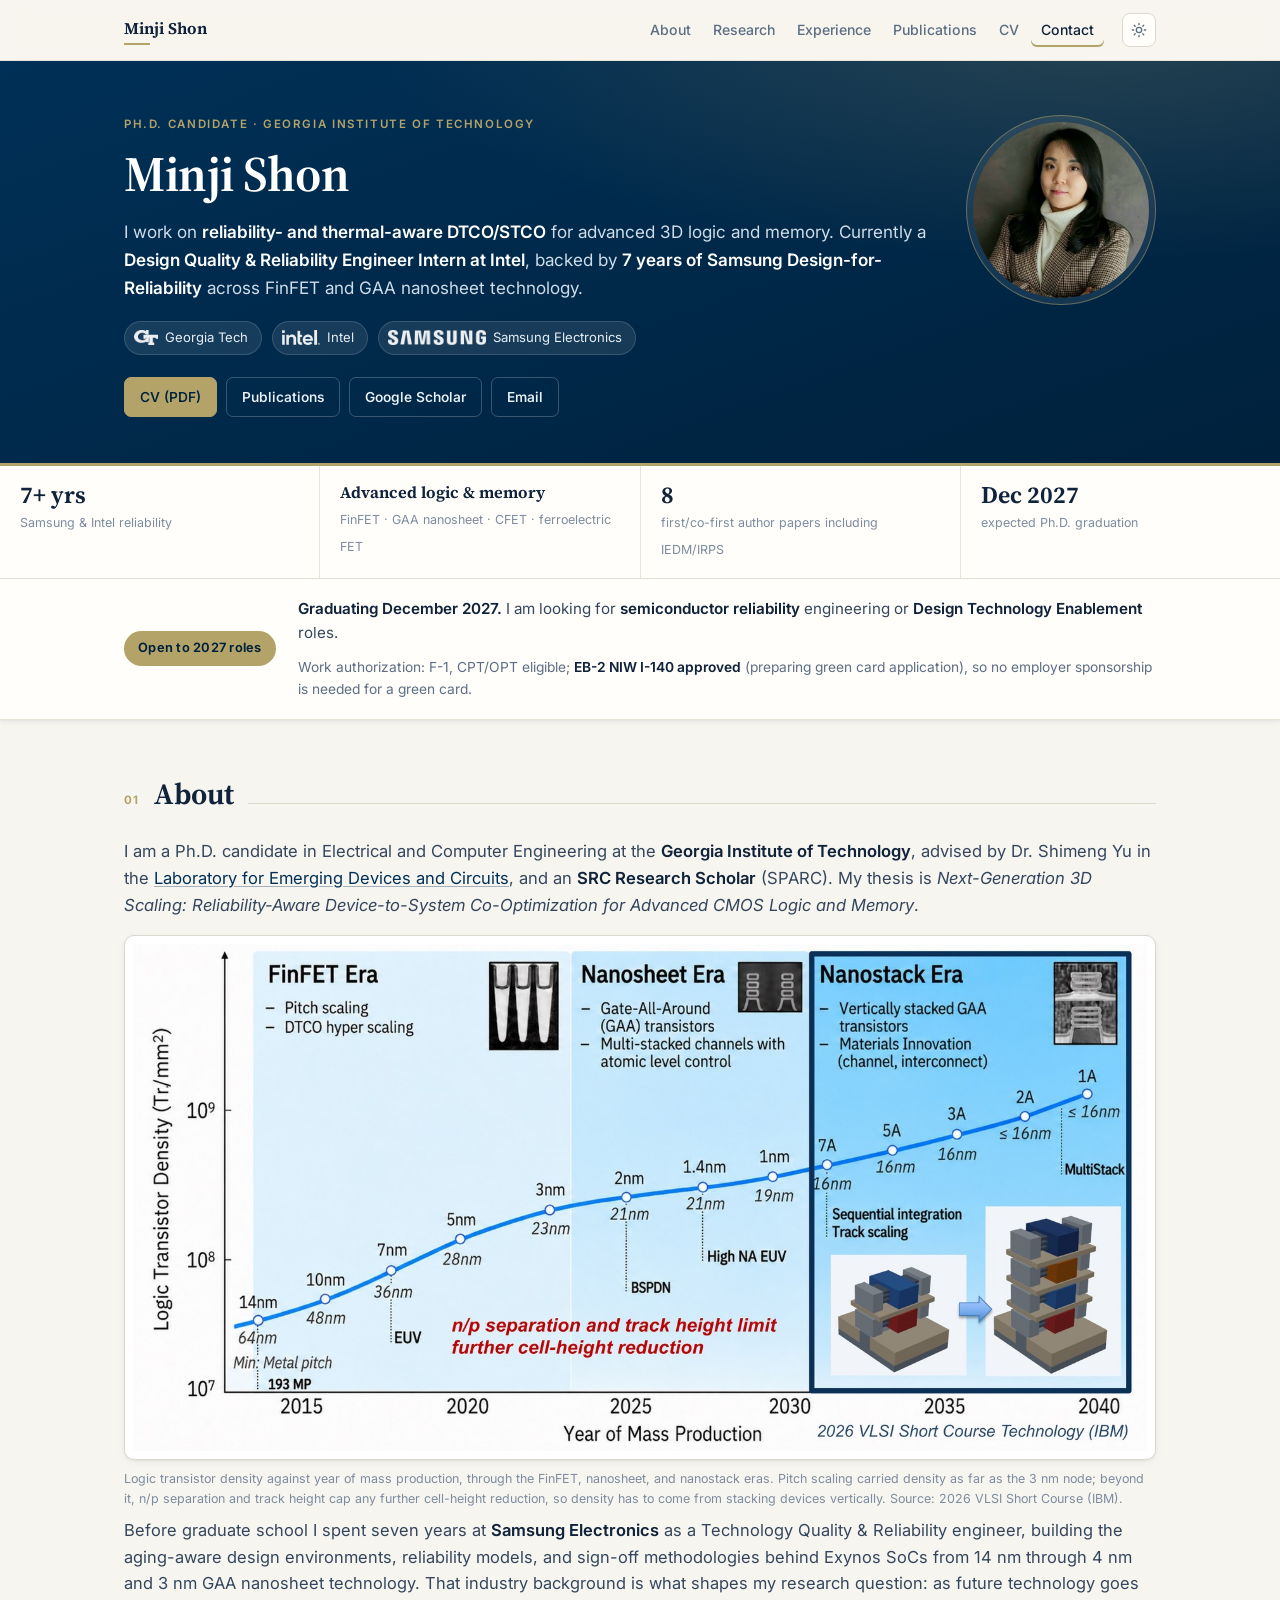
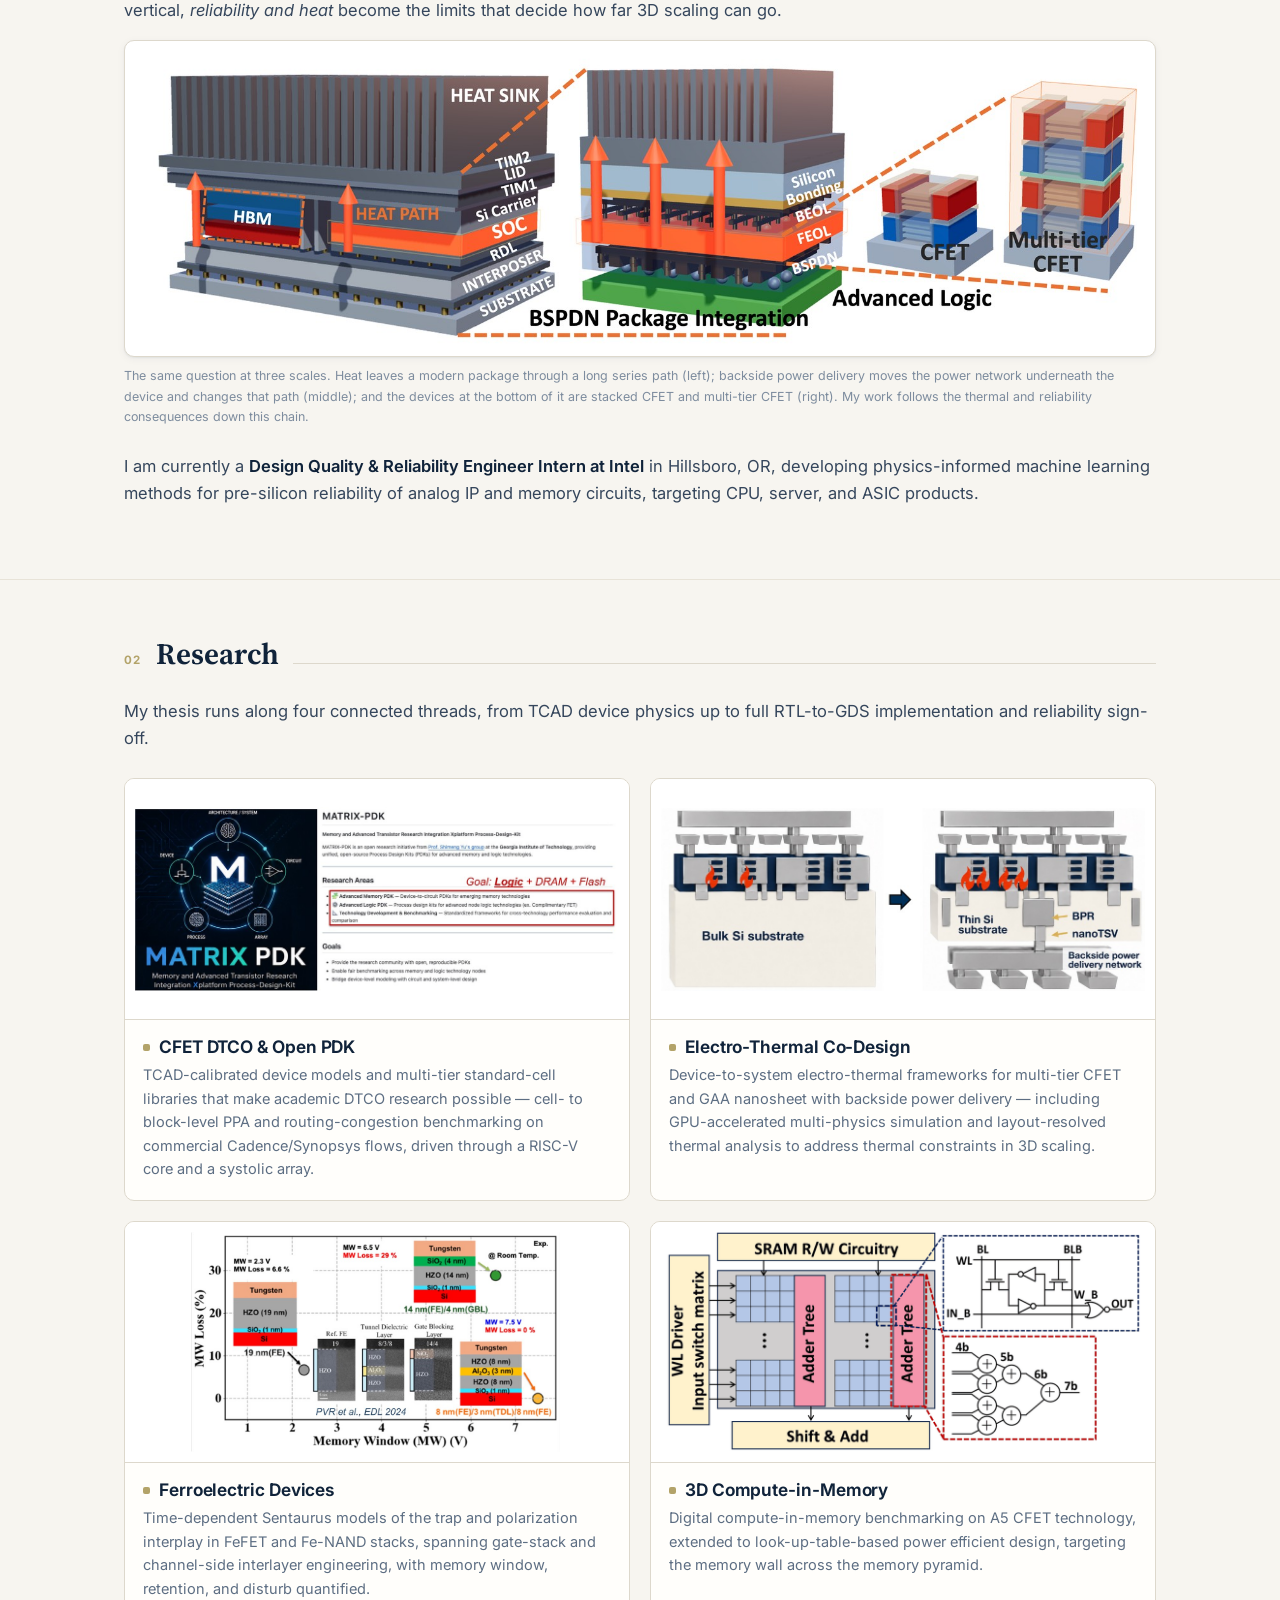
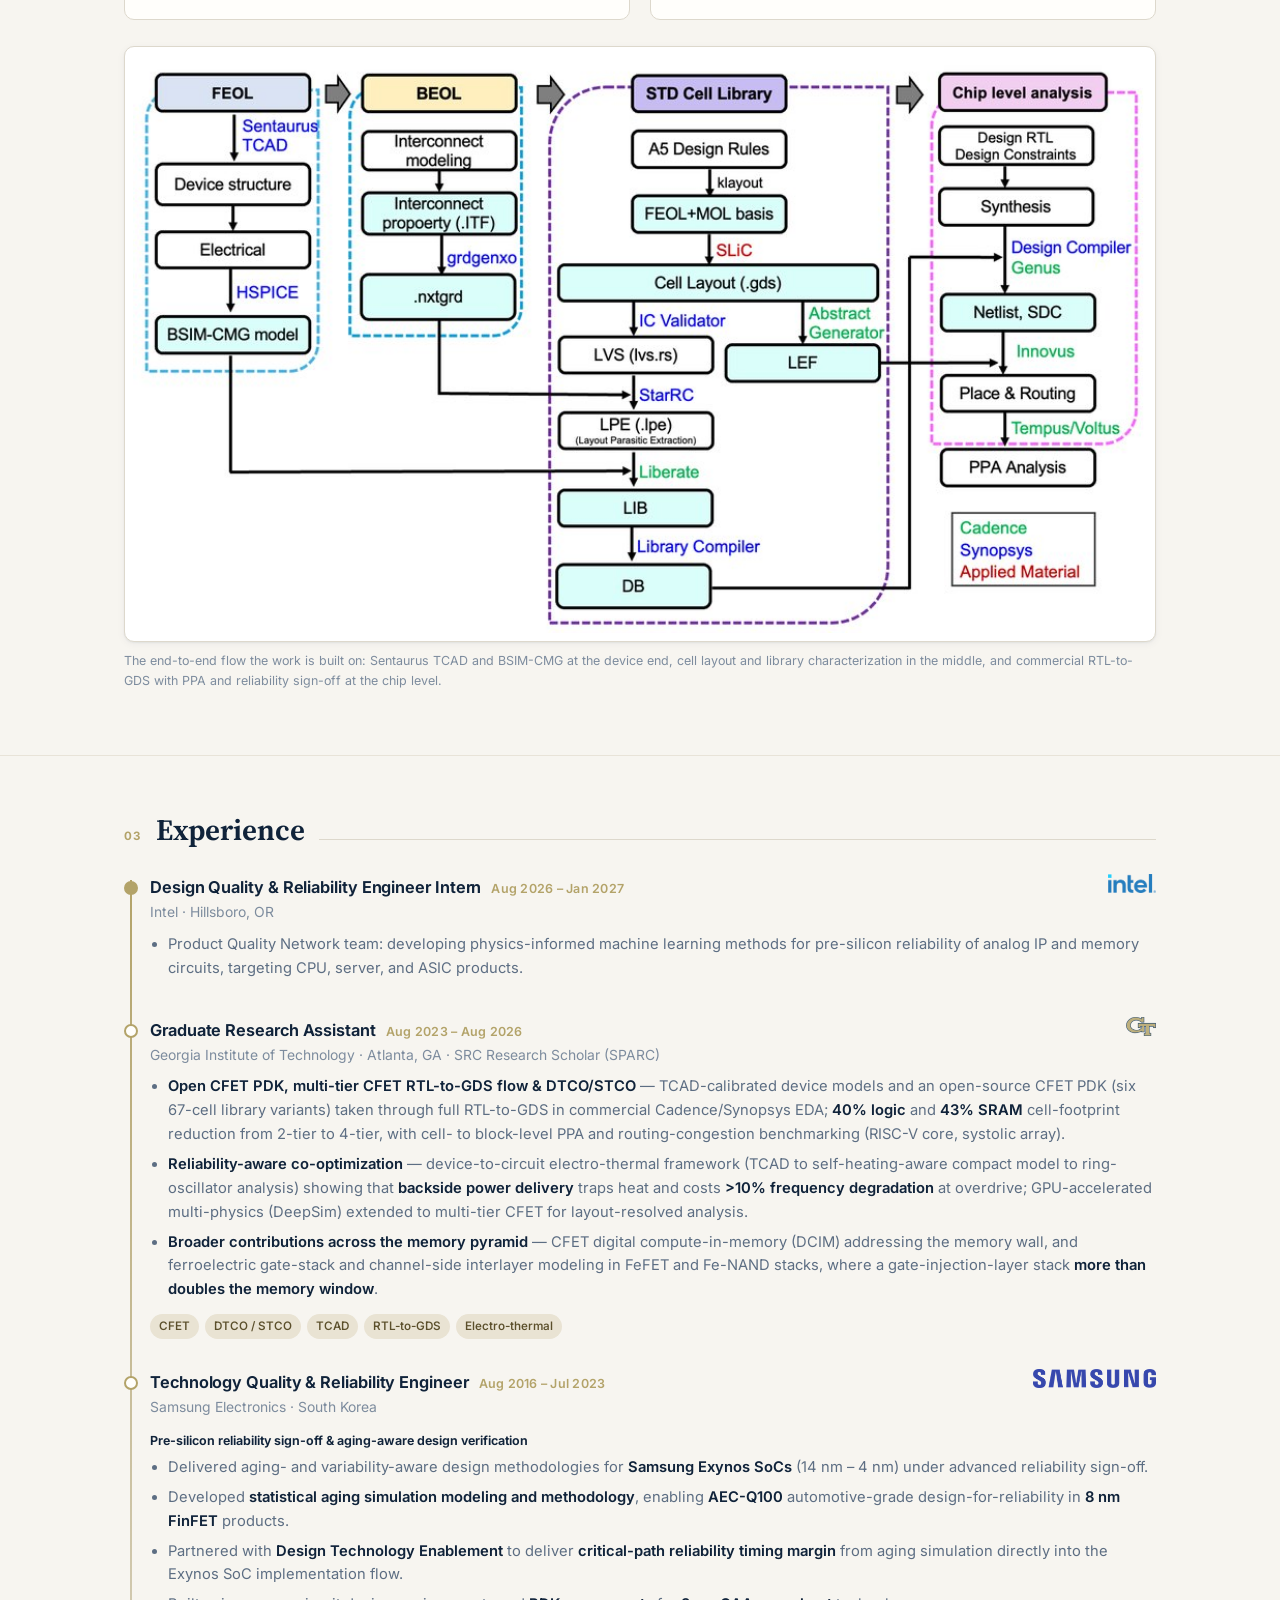
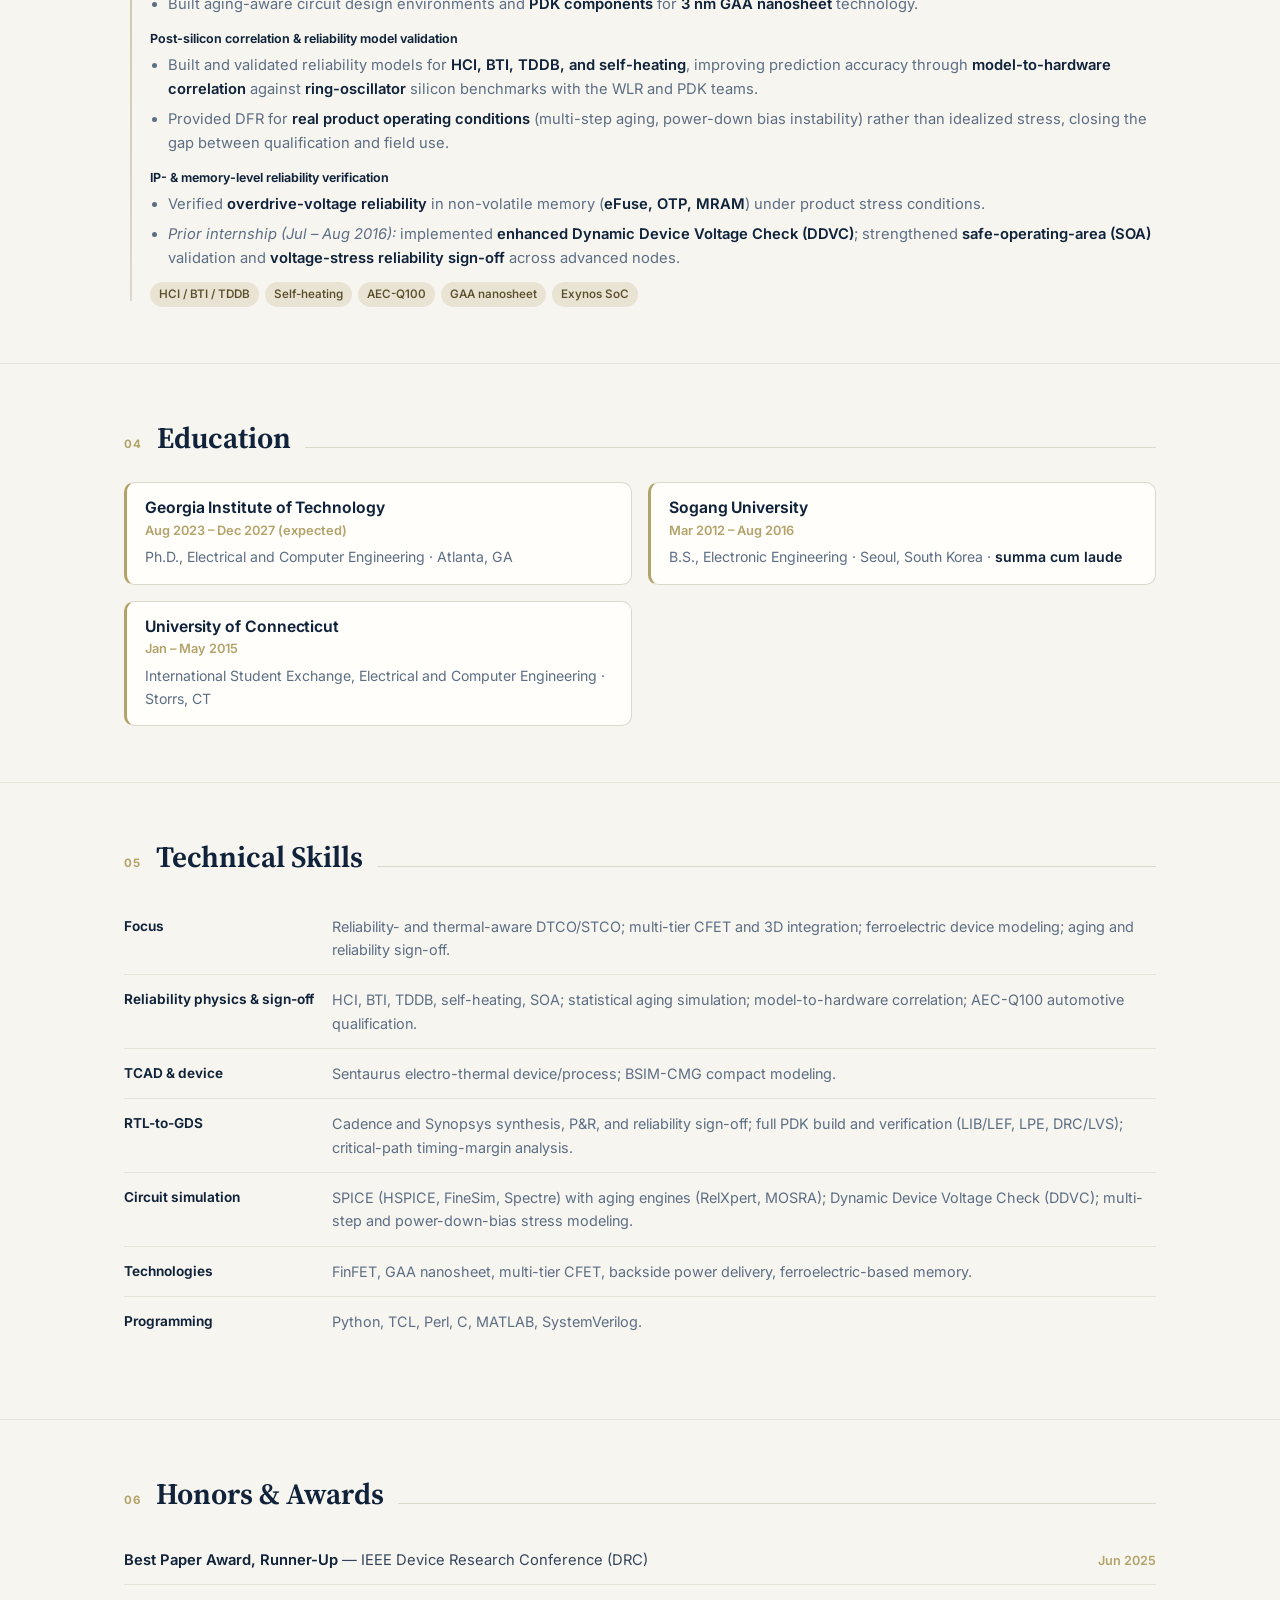
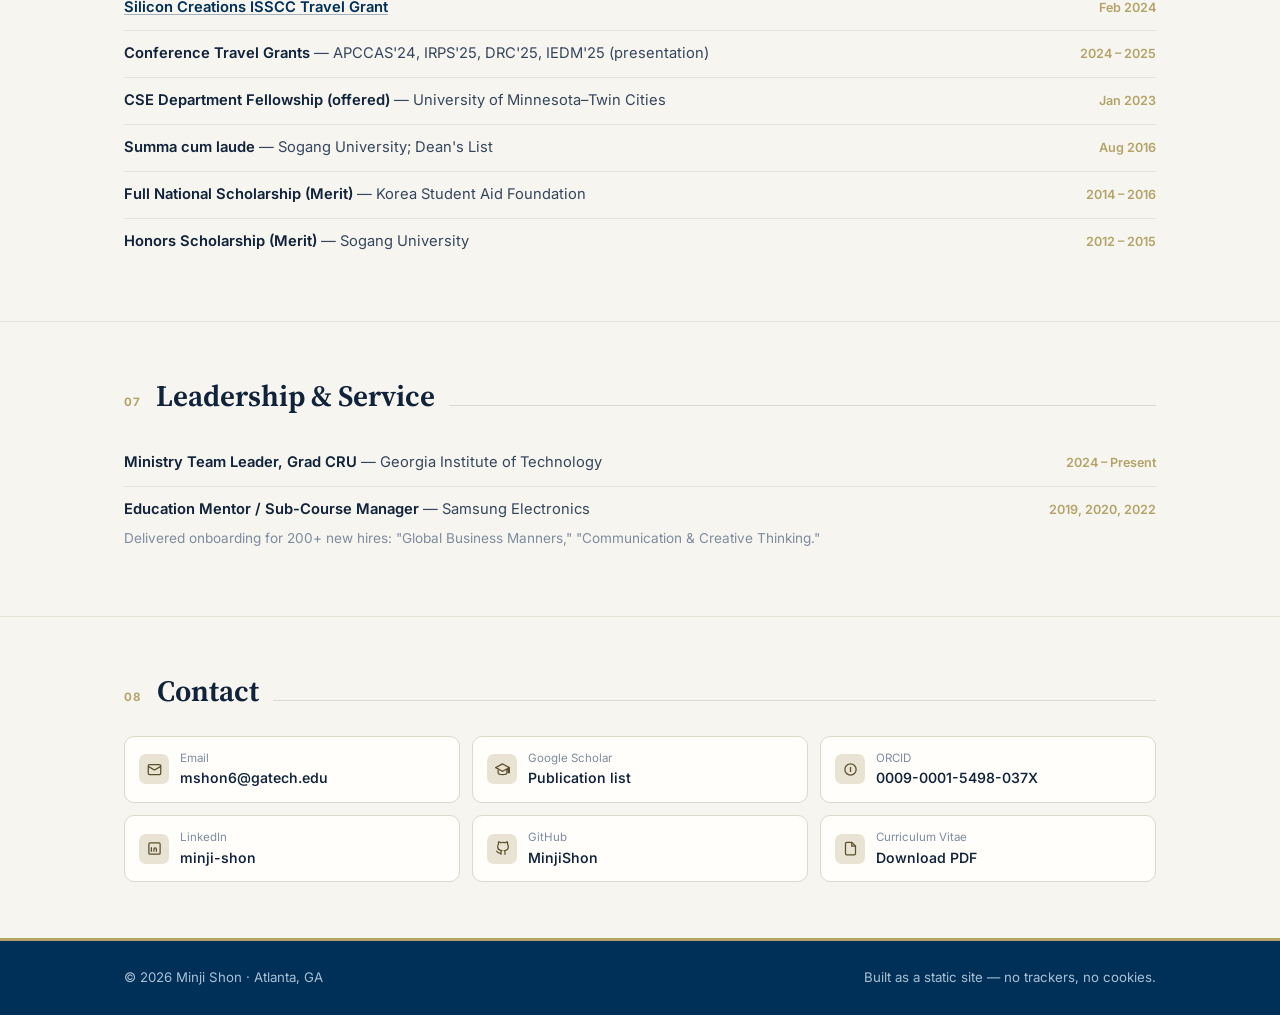
==== v2/index.html @ 84b7998a "v2: use Minji's own figures on all four research cards pdk.pdf, thermal.pdf, ferro.pdf and dcim.pdf " ====
<!doctype html>
<html lang="en">
<head>
<meta charset="utf-8">
<meta name="viewport" content="width=device-width, initial-scale=1">
<title>Minji Shon — Ph.D. Candidate, ECE @ Georgia Tech</title>
<meta name="description" content="Minji Shon — Ph.D. candidate in ECE at Georgia Tech working on reliability- and thermal-aware DTCO/STCO for advanced 3D logic and memory (CFET, GAA nanosheet); reliability intern at Intel, with 7 years of Samsung Design-for-Reliability experience.">
<meta name="author" content="Minji Shon">
<link rel="canonical" href="https://minjishon.github.io/v2/">

<meta property="og:type" content="website">
<meta property="og:title" content="Minji Shon — Ph.D. Candidate, ECE @ Georgia Tech">
<meta property="og:description" content="Reliability- and thermal-aware DTCO/STCO for advanced 3D logic and memory (CFET, GAA nanosheet). Ph.D. candidate at Georgia Tech, reliability intern at Intel; 7 years of Samsung Design-for-Reliability.">
<meta property="og:url" content="https://minjishon.github.io/v2/">
<meta property="og:image" content="https://minjishon.github.io/assets/og-card.png">
<meta property="og:image:width" content="1200">
<meta property="og:image:height" content="630">
<meta property="og:image:alt" content="Minji Shon — Ph.D. Candidate, Electrical &amp; Computer Engineering, Georgia Tech">
<meta name="twitter:card" content="summary_large_image">

<link rel="icon" href="data:image/svg+xml,<svg xmlns='http://www.w3.org/2000/svg' viewBox='0 0 100 100'><rect width='100' height='100' rx='18' fill='%23003057'/><text x='50' y='72' font-size='64' font-family='Georgia,serif' font-weight='700' fill='%23b3a369' text-anchor='middle'>M</text></svg>">
<link rel="preconnect" href="https://fonts.googleapis.com">
<link rel="preconnect" href="https://fonts.gstatic.com" crossorigin>
<link href="https://fonts.googleapis.com/css2?family=Inter:wght@400;500;600;700&family=Source+Serif+4:opsz,wght@8..60,400;8..60,650&display=swap" rel="stylesheet">
<link rel="stylesheet" href="assets/style.css">
<script>
  // set the theme before first paint so there is no flash
  (function () {
    try {
      var t = localStorage.getItem('theme');
      if (t) document.documentElement.setAttribute('data-theme', t);
    } catch (e) {}
  })();
</script>
</head>
<body>

<a class="skip-link" href="#main">Skip to content</a>

<header class="site-header">
  <div class="wrap">
    <a class="brand" href="index.html">Minji Shon</a>
    <nav class="nav-links" aria-label="Main">
      <a href="#about">About</a>
      <a href="#research">Research</a>
      <a href="#experience">Experience</a>
      <a href="publications.html">Publications</a>
      <a href="cv.html">CV</a>
      <a href="#contact">Contact</a>
    </nav>
    <button class="theme-toggle" id="theme-toggle" type="button" aria-label="Switch between light and dark theme">
      <svg class="icon-sun" viewBox="0 0 24 24" fill="none" stroke="currentColor" stroke-width="2" stroke-linecap="round" aria-hidden="true"><circle cx="12" cy="12" r="4"/><path d="M12 2v2M12 20v2M4.9 4.9l1.4 1.4M17.7 17.7l1.4 1.4M2 12h2M20 12h2M4.9 19.1l1.4-1.4M17.7 6.3l1.4-1.4"/></svg>
      <svg class="icon-moon" viewBox="0 0 24 24" fill="none" stroke="currentColor" stroke-width="2" stroke-linecap="round" stroke-linejoin="round" aria-hidden="true"><path d="M21 12.8A9 9 0 1 1 11.2 3a7 7 0 0 0 9.8 9.8z"/></svg>
    </button>
  </div>
</header>

<header class="hero">
  <div class="wrap">
    <div class="hero-grid">
      <div>
        <p class="eyebrow">Ph.D. Candidate · Georgia Institute of Technology</p>
        <h1>Minji Shon</h1>
        <p class="tagline">
          I work on <strong>reliability- and thermal-aware DTCO/STCO</strong> for advanced 3D logic
          and memory. Currently a <strong>Design Quality &amp; Reliability Engineer Intern at Intel</strong>,
          backed by <strong>7 years of Samsung Design-for-Reliability</strong> across FinFET and GAA
          nanosheet technology.
        </p>

        <div class="affil-row">
          <span class="affil"><img src="assets/logos/gatech.png" alt=""> Georgia Tech</span>
          <span class="affil"><img src="assets/logos/intel.png" alt=""> Intel</span>
          <span class="affil"><img src="assets/logos/samsung.png" alt=""> Samsung Electronics</span>
        </div>

        <div class="actions">
          <a class="btn btn-primary" href="assets/Minji_Shon_CV.pdf">CV (PDF)</a>
          <a class="btn" href="publications.html">Publications</a>
          <a class="btn" href="https://scholar.google.co.kr/citations?user=EkPN47cAAAAJ&amp;hl=en" target="_blank" rel="me noopener">Google Scholar</a>
          <a class="btn" href="mailto:mshon6@gatech.edu">Email</a>
        </div>
      </div>

      <div class="portrait-wrap">
        <img class="portrait" src="assets/Minji_Shon.jpg" alt="Portrait of Minji Shon"
             width="190" height="190"
             onerror="this.closest('.portrait-wrap').remove()">
      </div>
    </div>
  </div>
</header>

<div class="stat-strip">
  <div class="stat"><b>7+ yrs</b><span>Samsung &amp; Intel reliability</span></div>
  <div class="stat text"><b>Advanced logic &amp; memory</b><span>FinFET · GAA nanosheet · CFET · ferroelectric FET</span></div>
  <div class="stat"><b>8</b><span>first/co-first author papers including IEDM/IRPS</span></div>
  <div class="stat"><b>Dec 2027</b><span>expected Ph.D. graduation</span></div>
</div>

<div class="availability-band">
  <div class="wrap">
    <span class="pill">Open to 2027 roles</span>
    <p>
      <strong>Graduating December 2027.</strong> I am looking for
      <strong>semiconductor reliability</strong> engineering or
      <strong>Design Technology Enablement</strong> roles.
    </p>
    <p class="visa">
      Work authorization: F-1, CPT/OPT eligible; <strong>EB-2 NIW I-140 approved</strong>
      (preparing green card application), so no employer sponsorship is needed for a green card.
    </p>
  </div>
</div>

<main id="main">

<section id="about">
  <div class="wrap">
    <div class="section-heading"><span class="num">01</span><h2>About</h2></div>

    <p class="lede">
      I am a Ph.D. candidate in Electrical and Computer Engineering at the
      <strong>Georgia Institute of Technology</strong>, advised by Dr. Shimeng Yu in the
      <a href="https://shimeng.ece.gatech.edu/" target="_blank" rel="noopener">Laboratory for Emerging Devices and Circuits</a>,
      and an <strong>SRC Research Scholar</strong> (SPARC). My thesis is
      <em>Next-Generation 3D Scaling: Reliability-Aware Device-to-System Co-Optimization for
      Advanced CMOS Logic and Memory</em>.
    </p>

    <figure class="figure-wide">
      <img src="assets/figures/hero-scaling.jpg" width="1600" height="799" loading="lazy"
           alt="Logic transistor density in transistors per square millimetre against year of mass production from 2015 to 2040, rising through the FinFET era to 3 nm, the nanosheet era to 1 nm with backside power delivery and high-NA EUV, and the nanostack era from 7A to 1A with vertically stacked gate-all-around transistors">
      <figcaption>
        Logic transistor density against year of mass production, through the FinFET, nanosheet, and
        nanostack eras. Pitch scaling carried density as far as the 3 nm node; beyond it, n/p
        separation and track height cap any further cell-height reduction, so density has to come
        from stacking devices vertically. Source: 2026 VLSI Short Course (IBM).
      </figcaption>
    </figure>

    <p>
      Before graduate school I spent seven years at <strong>Samsung Electronics</strong> as a
      Technology Quality &amp; Reliability engineer, building the aging-aware design environments,
      reliability models, and sign-off methodologies behind Exynos SoCs from 14 nm through 4 nm and
      3 nm GAA nanosheet technology. That industry background is what shapes my research question:
      as future technology goes vertical, <em>reliability and heat</em> become the limits that decide
      how far 3D scaling can go.
    </p>

    <figure class="figure-wide">
      <img src="assets/figures/stack-integration.jpg" width="1600" height="472" loading="lazy"
           alt="Three linked renders: a package stack with heat sink, thermal interface layers, lid, silicon carrier, SoC, HBM, redistribution layer, interposer and substrate with the heat path marked; a close-up of backside power delivery network package integration showing silicon bonding, BEOL, FEOL and BSPDN layers; and the CFET and multi-tier CFET devices at the bottom of that stack">
      <figcaption>
        The same question at three scales. Heat leaves a modern package through a long series path
        (left); backside power delivery moves the power network underneath the device and changes
        that path (middle); and the devices at the bottom of it are stacked CFET and multi-tier CFET
        (right). My work follows the thermal and reliability consequences down this chain.
      </figcaption>
    </figure>

    <p style="margin-top:26px">
      I am currently a <strong>Design Quality &amp; Reliability Engineer Intern at Intel</strong>
      in Hillsboro, OR, developing physics-informed machine learning methods for pre-silicon
      reliability of analog IP and memory circuits, targeting CPU, server, and ASIC products.
    </p>

  </div>
</section>

<section id="research">
  <div class="wrap">
    <div class="section-heading"><span class="num">02</span><h2>Research</h2></div>

    <p class="lede" style="margin-bottom:26px">
      My thesis runs along four connected threads, from TCAD device physics up to full RTL-to-GDS
      implementation and reliability sign-off.
    </p>

    <div class="research-grid">

      <div class="research-item">
        <div class="thumb">
          <img src="assets/figures/pdk.jpg" width="1000" height="379" loading="lazy"
               alt="MATRIX-PDK project overview: a device, circuit, array, process and architecture wheel around a stacked-die icon, beside the research areas of advanced memory PDK, advanced logic PDK, and technology development and benchmarking, with the goal of covering logic, DRAM and flash">
        </div>
        <div class="body">
          <h3>CFET DTCO &amp; Open PDK</h3>
          <p>
            TCAD-calibrated device models and multi-tier standard-cell libraries that make academic
            DTCO research possible — cell- to block-level PPA and routing-congestion benchmarking on
            commercial Cadence/Synopsys flows, driven through a RISC-V core and a systolic array.
          </p>
        </div>
      </div>

      <div class="research-item">
        <div class="thumb">
          <img src="assets/figures/thermal.jpg" width="1000" height="378" loading="lazy"
               alt="Two device cross-sections side by side: a conventional stack on a bulk silicon substrate with heat symbols at the channels, and the same stack on a thin silicon substrate with buried power rail, nanoTSV and a backside power delivery network beneath, showing more trapped heat">
        </div>
        <div class="body">
          <h3>Electro-Thermal Co-Design</h3>
          <p>
            Device-to-system electro-thermal frameworks for multi-tier CFET and GAA nanosheet with
            backside power delivery — including GPU-accelerated multi-physics simulation and
            layout-resolved thermal analysis to address thermal constraints in 3D scaling.
          </p>
        </div>
      </div>

      <div class="research-item">
        <div class="thumb">
          <img src="assets/figures/ferro.jpg" width="1000" height="592" loading="lazy"
               alt="Memory window loss against memory window for four ferroelectric gate stacks, from a 19 nm HZO reference at 2.3 volts and 6.6 percent loss to an 8 nm ferroelectric, 3 nm tunnel dielectric, 8 nm ferroelectric stack reaching 7.5 volts at zero loss, with TEM cross-sections of each stack">
        </div>
        <div class="body">
          <h3>Ferroelectric Devices</h3>
          <p>
            Time-dependent Sentaurus models of the trap and polarization interplay in FeFET and
            Fe-NAND stacks, spanning gate-stack and channel-side interlayer engineering, with memory
            window, retention, and disturb quantified.
          </p>
        </div>
      </div>

      <div class="research-item">
        <div class="thumb">
          <img src="assets/figures/dcim.png" width="1000" height="454" loading="lazy"
               alt="Digital compute-in-memory macro: word-line driver and input switch matrix feeding SRAM sub-arrays with adder trees and a shift-and-add stage, with insets of the bit cell with its NOR output and of a 4-bit to 7-bit adder tree">
        </div>
        <div class="body">
          <h3>3D Compute-in-Memory</h3>
          <p>
            Digital compute-in-memory benchmarking on A5 CFET technology, extended to
            look-up-table-based power efficient design, targeting the memory wall across the memory
            pyramid.
          </p>
        </div>
      </div>

    </div>

    <figure class="figure-wide" style="margin-top:26px">
      <img src="assets/figures/dtco-flow.jpg" width="980" height="558" loading="lazy"
           alt="Flow diagram from FEOL and BEOL TCAD device structures through compact modelling, standard cell library build, and chip-level synthesis, place and route, and PPA analysis">
      <figcaption>
        The end-to-end flow the work is built on: Sentaurus TCAD and BSIM-CMG at the device end,
        cell layout and library characterization in the middle, and commercial RTL-to-GDS with
        PPA and reliability sign-off at the chip level.
      </figcaption>
    </figure>
  </div>
</section>

<section id="experience">
  <div class="wrap">
    <div class="section-heading"><span class="num">03</span><h2>Experience</h2></div>

    <div class="timeline">

      <div class="t-entry current">
        <div class="t-head">
          <h3>Design Quality &amp; Reliability Engineer Intern</h3>
          <span class="t-date">Aug 2026 – Jan 2027</span>
          <span class="t-logo"><img src="assets/logos/intel.png" alt="Intel"></span>
        </div>
        <div class="t-sub">Intel · Hillsboro, OR</div>
        <div class="t-body">
          <ul>
            <li>Product Quality Network team: developing physics-informed machine learning methods
              for pre-silicon reliability of analog IP and memory circuits, targeting CPU, server,
              and ASIC products.</li>
          </ul>
        </div>
      </div>

      <div class="t-entry">
        <div class="t-head">
          <h3>Graduate Research Assistant</h3>
          <span class="t-date">Aug 2023 – Aug 2026</span>
          <span class="t-logo"><img src="assets/logos/gatech.png" alt="Georgia Tech"></span>
        </div>
        <div class="t-sub">Georgia Institute of Technology · Atlanta, GA · SRC Research Scholar (SPARC)</div>
        <div class="t-body">
          <ul>
            <li><strong>Open CFET PDK, multi-tier CFET RTL-to-GDS flow &amp; DTCO/STCO</strong> —
              TCAD-calibrated device models and an open-source CFET PDK (six 67-cell library variants)
              taken through full RTL-to-GDS in commercial Cadence/Synopsys EDA; <strong>40% logic</strong>
              and <strong>43% SRAM</strong> cell-footprint reduction from 2-tier to 4-tier, with cell-
              to block-level PPA and routing-congestion benchmarking (RISC-V core, systolic array).</li>
            <li><strong>Reliability-aware co-optimization</strong> — device-to-circuit electro-thermal
              framework (TCAD to self-heating-aware compact model to ring-oscillator analysis) showing
              that <strong>backside power delivery</strong> traps heat and costs
              <strong>&gt;10% frequency degradation</strong> at overdrive; GPU-accelerated
              multi-physics (DeepSim) extended to multi-tier CFET for layout-resolved analysis.</li>
            <li><strong>Broader contributions across the memory pyramid</strong> — CFET digital
              compute-in-memory (DCIM) addressing the memory wall, and ferroelectric gate-stack and
              channel-side interlayer modeling in FeFET and Fe-NAND stacks, where a
              gate-injection-layer stack <strong>more than doubles the memory window</strong>.</li>
          </ul>
          <div class="tags">
            <span class="tag">CFET</span>
            <span class="tag">DTCO / STCO</span>
            <span class="tag">TCAD</span>
            <span class="tag">RTL-to-GDS</span>
            <span class="tag">Electro-thermal</span>
          </div>
        </div>
      </div>

      <div class="t-entry">
        <div class="t-head">
          <h3>Technology Quality &amp; Reliability Engineer</h3>
          <span class="t-date">Aug 2016 – Jul 2023</span>
          <span class="t-logo"><img src="assets/logos/samsung.png" alt="Samsung Electronics"></span>
        </div>
        <div class="t-sub">Samsung Electronics · South Korea</div>
        <div class="t-body">
          <div class="t-group">Pre-silicon reliability sign-off &amp; aging-aware design verification</div>
          <ul>
            <li>Delivered aging- and variability-aware design methodologies for
              <strong>Samsung Exynos SoCs</strong> (14 nm – 4 nm) under advanced reliability sign-off.</li>
            <li>Developed <strong>statistical aging simulation modeling and methodology</strong>,
              enabling <strong>AEC-Q100</strong> automotive-grade design-for-reliability in
              <strong>8 nm FinFET</strong> products.</li>
            <li>Partnered with <strong>Design Technology Enablement</strong> to deliver
              <strong>critical-path reliability timing margin</strong> from aging simulation directly
              into the Exynos SoC implementation flow.</li>
            <li>Built aging-aware circuit design environments and <strong>PDK components</strong> for
              <strong>3 nm GAA nanosheet</strong> technology.</li>
          </ul>

          <div class="t-group">Post-silicon correlation &amp; reliability model validation</div>
          <ul>
            <li>Built and validated reliability models for <strong>HCI, BTI, TDDB, and self-heating</strong>,
              improving prediction accuracy through <strong>model-to-hardware correlation</strong>
              against <strong>ring-oscillator</strong> silicon benchmarks with the WLR and PDK teams.</li>
            <li>Provided DFR for <strong>real product operating conditions</strong> (multi-step aging,
              power-down bias instability) rather than idealized stress, closing the gap between
              qualification and field use.</li>
          </ul>

          <div class="t-group">IP- &amp; memory-level reliability verification</div>
          <ul>
            <li>Verified <strong>overdrive-voltage reliability</strong> in non-volatile memory
              (<strong>eFuse, OTP, MRAM</strong>) under product stress conditions.</li>
            <li><em>Prior internship (Jul – Aug 2016):</em> implemented <strong>enhanced Dynamic Device
              Voltage Check (DDVC)</strong>; strengthened <strong>safe-operating-area (SOA)</strong>
              validation and <strong>voltage-stress reliability sign-off</strong> across advanced nodes.</li>
          </ul>

          <div class="tags">
            <span class="tag">HCI / BTI / TDDB</span>
            <span class="tag">Self-heating</span>
            <span class="tag">AEC-Q100</span>
            <span class="tag">GAA nanosheet</span>
            <span class="tag">Exynos SoC</span>
          </div>
        </div>
      </div>

    </div>
  </div>
</section>

<section id="education">
  <div class="wrap">
    <div class="section-heading"><span class="num">04</span><h2>Education</h2></div>
    <div class="card-grid">

      <div class="info-card">
        <h3>Georgia Institute of Technology</h3>
        <div class="meta">Aug 2023 – Dec 2027 (expected)</div>
        <p>Ph.D., Electrical and Computer Engineering · Atlanta, GA</p>
      </div>

      <div class="info-card">
        <h3>Sogang University</h3>
        <div class="meta">Mar 2012 – Aug 2016</div>
        <p>B.S., Electronic Engineering · Seoul, South Korea · <strong>summa cum laude</strong></p>
      </div>

      <div class="info-card">
        <h3>University of Connecticut</h3>
        <div class="meta">Jan – May 2015</div>
        <p>International Student Exchange, Electrical and Computer Engineering · Storrs, CT</p>
      </div>

    </div>
  </div>
</section>

<section id="skills">
  <div class="wrap">
    <div class="section-heading"><span class="num">05</span><h2>Technical Skills</h2></div>
    <dl class="skill-list">
      <div class="skill-row">
        <dt>Focus</dt>
        <dd>Reliability- and thermal-aware DTCO/STCO; multi-tier CFET and 3D integration;
          ferroelectric device modeling; aging and reliability sign-off.</dd>
      </div>
      <div class="skill-row">
        <dt>Reliability physics &amp; sign-off</dt>
        <dd>HCI, BTI, TDDB, self-heating, SOA; statistical aging simulation;
          model-to-hardware correlation; AEC-Q100 automotive qualification.</dd>
      </div>
      <div class="skill-row">
        <dt>TCAD &amp; device</dt>
        <dd>Sentaurus electro-thermal device/process; BSIM-CMG compact modeling.</dd>
      </div>
      <div class="skill-row">
        <dt>RTL-to-GDS</dt>
        <dd>Cadence and Synopsys synthesis, P&amp;R, and reliability sign-off; full PDK build and
          verification (LIB/LEF, LPE, DRC/LVS); critical-path timing-margin analysis.</dd>
      </div>
      <div class="skill-row">
        <dt>Circuit simulation</dt>
        <dd>SPICE (HSPICE, FineSim, Spectre) with aging engines (RelXpert, MOSRA);
          Dynamic Device Voltage Check (DDVC); multi-step and power-down-bias stress modeling.</dd>
      </div>
      <div class="skill-row">
        <dt>Technologies</dt>
        <dd>FinFET, GAA nanosheet, multi-tier CFET, backside power delivery,
          ferroelectric-based memory.</dd>
      </div>
      <div class="skill-row">
        <dt>Programming</dt>
        <dd>Python, TCL, Perl, C, MATLAB, SystemVerilog.</dd>
      </div>
    </dl>
  </div>
</section>

<section id="awards">
  <div class="wrap">
    <div class="section-heading"><span class="num">06</span><h2>Honors &amp; Awards</h2></div>
    <ul class="list-rows">
      <li><span><strong>Best Paper Award, Runner-Up</strong> — IEEE Device Research Conference (DRC)</span>
          <span class="row-date">Jun 2025</span></li>
      <li><span><strong><a href="https://ece.gatech.edu/news/2024/02/ece-researchers-and-students-headline-isscc-2024" target="_blank" rel="noopener">Silicon Creations ISSCC Travel Grant</a></strong></span>
          <span class="row-date">Feb 2024</span></li>
      <li><span><strong>Conference Travel Grants</strong> — APCCAS'24, IRPS'25, DRC'25, IEDM'25 (presentation)</span>
          <span class="row-date">2024 – 2025</span></li>
      <li><span><strong>CSE Department Fellowship (offered)</strong> — University of Minnesota–Twin Cities</span>
          <span class="row-date">Jan 2023</span></li>
      <li><span><strong>Summa cum laude</strong> — Sogang University; Dean's List</span>
          <span class="row-date">Aug 2016</span></li>
      <li><span><strong>Full National Scholarship (Merit)</strong> — Korea Student Aid Foundation</span>
          <span class="row-date">2014 – 2016</span></li>
      <li><span><strong>Honors Scholarship (Merit)</strong> — Sogang University</span>
          <span class="row-date">2012 – 2015</span></li>
    </ul>
  </div>
</section>

<section id="service">
  <div class="wrap">
    <div class="section-heading"><span class="num">07</span><h2>Leadership &amp; Service</h2></div>
    <ul class="list-rows">
      <li><span><strong>Ministry Team Leader, Grad CRU</strong> — Georgia Institute of Technology</span>
          <span class="row-date">2024 – Present</span></li>
      <li><span><strong>Education Mentor / Sub-Course Manager</strong> — Samsung Electronics</span>
          <span class="row-date">2019, 2020, 2022</span>
          <span class="row-sub">Delivered onboarding for 200+ new hires: "Global Business Manners,"
            "Communication &amp; Creative Thinking."</span></li>
    </ul>
  </div>
</section>

<section id="contact">
  <div class="wrap">
    <div class="section-heading"><span class="num">08</span><h2>Contact</h2></div>
    <div class="contact-grid">

      <a class="contact-item" href="mailto:mshon6@gatech.edu">
        <span class="contact-icon"><svg viewBox="0 0 24 24" fill="none" stroke="currentColor" stroke-width="2"><rect x="2" y="4" width="20" height="16" rx="2"/><path d="m2 7 10 6 10-6"/></svg></span>
        <span><span class="label">Email</span><span class="value">mshon6@gatech.edu</span></span>
      </a>

      <a class="contact-item" href="https://scholar.google.co.kr/citations?user=EkPN47cAAAAJ&amp;hl=en" target="_blank" rel="me noopener">
        <span class="contact-icon"><svg viewBox="0 0 24 24" fill="none" stroke="currentColor" stroke-width="2"><path d="M12 3 1 9l11 6 9-4.9V17h2V9z"/><path d="M5 12.5V17c0 1.7 3.1 3 7 3s7-1.3 7-3v-4.5"/></svg></span>
        <span><span class="label">Google Scholar</span><span class="value">Publication list</span></span>
      </a>

      <a class="contact-item" href="https://orcid.org/0009-0001-5498-037X" target="_blank" rel="me noopener">
        <span class="contact-icon"><svg viewBox="0 0 24 24" fill="none" stroke="currentColor" stroke-width="2"><circle cx="12" cy="12" r="9"/><path d="M12 8v8M9 8h.01"/></svg></span>
        <span><span class="label">ORCID</span><span class="value">0009-0001-5498-037X</span></span>
      </a>

      <a class="contact-item" href="https://www.linkedin.com/in/minji-shon-707b04209" target="_blank" rel="me noopener">
        <span class="contact-icon"><svg viewBox="0 0 24 24" fill="none" stroke="currentColor" stroke-width="2"><rect x="3" y="3" width="18" height="18" rx="2"/><path d="M7 10v7M7 7v.01M11 17v-4a2 2 0 0 1 4 0v4"/></svg></span>
        <span><span class="label">LinkedIn</span><span class="value">minji-shon</span></span>
      </a>

      <a class="contact-item" href="https://github.com/MinjiShon" target="_blank" rel="me noopener">
        <span class="contact-icon"><svg viewBox="0 0 24 24" fill="none" stroke="currentColor" stroke-width="2"><path d="M9 19c-5 1.5-5-2.5-7-3m14 6v-3.9a3.4 3.4 0 0 0-.9-2.6c3-.3 6.2-1.5 6.2-6.7A5.2 5.2 0 0 0 19.9 5a4.9 4.9 0 0 0-.1-3.6s-1.1-.3-3.7 1.4a12.7 12.7 0 0 0-6.6 0C6.9 1.1 5.8 1.4 5.8 1.4A4.9 4.9 0 0 0 5.7 5a5.2 5.2 0 0 0-1.4 3.6c0 5.2 3.2 6.4 6.2 6.7a3.4 3.4 0 0 0-.9 2.6V22"/></svg></span>
        <span><span class="label">GitHub</span><span class="value">MinjiShon</span></span>
      </a>

      <a class="contact-item" href="assets/Minji_Shon_CV.pdf">
        <span class="contact-icon"><svg viewBox="0 0 24 24" fill="none" stroke="currentColor" stroke-width="2"><path d="M14 2H6a2 2 0 0 0-2 2v16a2 2 0 0 0 2 2h12a2 2 0 0 0 2-2V8z"/><path d="M14 2v6h6"/></svg></span>
        <span><span class="label">Curriculum Vitae</span><span class="value">Download PDF</span></span>
      </a>

    </div>
  </div>
</section>

</main>

<footer class="site-footer">
  <div class="wrap">
    <span>© <span id="year">2026</span> Minji Shon · Atlanta, GA</span>
    <span>Built as a static site — no trackers, no cookies.</span>
  </div>
</footer>

<script>
  document.getElementById('year').textContent = new Date().getFullYear();

  (function () {
    var root = document.documentElement;
    var btn = document.getElementById('theme-toggle');
    btn.addEventListener('click', function () {
      var dark = root.getAttribute('data-theme') === 'dark' ||
                 (!root.getAttribute('data-theme') &&
                  window.matchMedia('(prefers-color-scheme: dark)').matches);
      var next = dark ? 'light' : 'dark';
      root.setAttribute('data-theme', next);
      try { localStorage.setItem('theme', next); } catch (e) {}
    });
  })();

  // highlight the section currently in view
  (function () {
    var links = {};
    document.querySelectorAll('.nav-links a[href^="#"]').forEach(function (a) {
      links[a.getAttribute('href').slice(1)] = a;
    });
    var obs = new IntersectionObserver(function (entries) {
      entries.forEach(function (e) {
        var a = links[e.target.id];
        if (a && e.isIntersecting) {
          Object.values(links).forEach(function (l) { l.classList.remove('active'); });
          a.classList.add('active');
        }
      });
    }, { rootMargin: '-55% 0px -40% 0px' });
    Object.keys(links).forEach(function (id) {
      var el = document.getElementById(id);
      if (el) obs.observe(el);
    });
  })();
</script>

</body>
</html>
---- v2/assets/style.css ----
/* ============================================================
   Minji Shon - personal site, version 2
   Palette: Georgia Tech navy (#003057) + Tech Gold (#B3A369),
   with Buzz Gold (#EAAA00) reserved for small highlights.
   Light and dark themes; dark follows the system unless the
   toggle has stored a choice.
   ============================================================ */

:root {
  color-scheme: light dark;

  /* brand */
  --navy:        #003057;
  --navy-deep:   #00213c;
  --gold:        #b3a369;
  --gold-bright: #eaaa00;

  /* surfaces + ink */
  --bg:          #f7f5f0;
  --surface:     #fffefb;
  --surface-alt: #f1ece1;
  --ink:         #10233a;
  --copy:        #35465c;
  --muted:       #5d6e83;
  --faint:       #7d8c9e;
  --line:        #ddd8cc;
  --line-soft:   #e8e3d8;
  --image-bg:    #ffffff;

  --accent:      var(--navy);
  --accent-ink:  #ffffff;
  --tag-bg:      #e9e3d3;
  --tag-ink:     #5b4f2b;

  --shadow-sm: 0 1px 2px rgba(0, 48, 87, .06), 0 2px 8px rgba(0, 48, 87, .05);
  --shadow-md: 0 10px 30px rgba(0, 48, 87, .09);
  --radius: 10px;
  --maxw: 1080px;
  --gutter: 24px;

  --serif: "Source Serif 4", Georgia, "Times New Roman", serif;
  --sans: "Inter", -apple-system, BlinkMacSystemFont, "Segoe UI", Helvetica, Arial, sans-serif;
}

@media (prefers-color-scheme: dark) {
  :root:not([data-theme="light"]) {
    --bg:          #0b1a2b;
    --surface:     #10243a;
    --surface-alt: #15304a;
    --ink:         #eef3f8;
    --copy:        #c6d4e2;
    --muted:       #9db0c4;
    --faint:       #8296ab;
    --line:        #21405f;
    --line-soft:   #1a3450;
    --image-bg:    #f3f4f2;
    --accent:      var(--gold);
    --accent-ink:  #00213c;
    --tag-bg:      #1d3c5a;
    --tag-ink:     #d8c893;
    --shadow-sm: 0 1px 2px rgba(0, 0, 0, .3);
    --shadow-md: 0 12px 34px rgba(0, 0, 0, .38);
  }
}

:root[data-theme="dark"] {
  --bg:          #0b1a2b;
  --surface:     #10243a;
  --surface-alt: #15304a;
  --ink:         #eef3f8;
  --copy:        #c6d4e2;
  --muted:       #9db0c4;
  --faint:       #8296ab;
  --line:        #21405f;
  --line-soft:   #1a3450;
  --image-bg:    #f3f4f2;
  --accent:      var(--gold);
  --accent-ink:  #00213c;
  --tag-bg:      #1d3c5a;
  --tag-ink:     #d8c893;
  --shadow-sm: 0 1px 2px rgba(0, 0, 0, .3);
  --shadow-md: 0 12px 34px rgba(0, 0, 0, .38);
}

/* ---------- base ---------- */

*, *::before, *::after { box-sizing: border-box; }

html { scroll-behavior: smooth; scroll-padding-top: 76px; }

body {
  margin: 0;
  background: var(--bg);
  color: var(--copy);
  font-family: var(--sans);
  font-size: 16.5px;
  line-height: 1.62;
  -webkit-font-smoothing: antialiased;
}

h1, h2, h3, h4 { color: var(--ink); font-family: var(--serif); line-height: 1.22; margin: 0; }
h1 { font-size: clamp(2.1rem, 5vw, 3.1rem); font-weight: 650; letter-spacing: -.01em; }
h2 { font-size: clamp(1.45rem, 3vw, 1.85rem); font-weight: 650; }
h3 { font-size: 1.08rem; font-weight: 650; font-family: var(--sans); letter-spacing: -.005em; }

p { margin: 0 0 1em; }
a { color: var(--accent); text-decoration-color: color-mix(in srgb, var(--accent) 35%, transparent); text-underline-offset: 2px; }
a:hover { text-decoration-color: currentColor; }
img { max-width: 100%; height: auto; display: block; }
strong { color: var(--ink); font-weight: 620; }

.wrap { max-width: var(--maxw); margin: 0 auto; padding: 0 var(--gutter); }

.skip-link {
  position: absolute; left: -9999px; top: 0; z-index: 100;
  background: var(--navy); color: #fff; padding: 10px 16px; border-radius: 0 0 var(--radius) 0;
}
.skip-link:focus { left: 0; }

:focus-visible { outline: 2px solid var(--gold-bright); outline-offset: 2px; border-radius: 3px; }

/* ---------- header ---------- */

.site-header {
  position: sticky; top: 0; z-index: 40;
  background: color-mix(in srgb, var(--bg) 88%, transparent);
  backdrop-filter: saturate(150%) blur(10px);
  border-bottom: 1px solid var(--line-soft);
}
.site-header .wrap { display: flex; align-items: center; gap: 18px; height: 60px; }

.brand {
  font-family: var(--serif); font-weight: 650; font-size: 1.02rem;
  color: var(--ink); text-decoration: none; margin-right: auto; white-space: nowrap;
}
.brand::after {
  content: ""; display: block; height: 2px; width: 26px;
  background: var(--gold); margin-top: 2px;
}

.nav-links { display: flex; gap: 2px; flex-wrap: wrap; }
.nav-links a {
  color: var(--muted); text-decoration: none; font-size: .88rem; font-weight: 500;
  padding: 6px 10px; border-radius: 6px;
}
.nav-links a:hover { color: var(--ink); background: var(--surface-alt); }
.nav-links a.active { color: var(--ink); box-shadow: inset 0 -2px 0 var(--gold); }

.theme-toggle {
  flex: none; width: 34px; height: 34px; display: grid; place-items: center;
  border: 1px solid var(--line); border-radius: 8px;
  background: var(--surface); color: var(--muted); cursor: pointer;
}
.theme-toggle:hover { color: var(--ink); border-color: var(--gold); }
.theme-toggle svg { width: 16px; height: 16px; }
:root[data-theme="dark"] .icon-sun, .icon-moon { display: none; }
:root[data-theme="dark"] .icon-moon { display: block; }
@media (prefers-color-scheme: dark) {
  :root:not([data-theme="light"]) .icon-sun { display: none; }
  :root:not([data-theme="light"]) .icon-moon { display: block; }
}

/* ---------- hero ---------- */

.hero {
  background:
    radial-gradient(1200px 400px at 85% -10%, rgba(179, 163, 105, .22), transparent 60%),
    linear-gradient(160deg, var(--navy) 0%, var(--navy-deep) 100%);
  color: #eaf1f7;
  border-bottom: 3px solid var(--gold);
}
.hero .wrap { padding-top: 54px; padding-bottom: 46px; }
.hero h1 { color: #fff; }
.hero-grid { display: grid; grid-template-columns: minmax(0, 1fr) 190px; gap: 40px; align-items: start; }

.eyebrow {
  text-transform: uppercase; letter-spacing: .14em; font-size: .72rem; font-weight: 600;
  color: var(--gold); margin-bottom: 10px;
}
.hero .tagline { font-size: 1.07rem; color: #cfdcea; margin-top: 14px; }
.hero .tagline strong { color: #fff; font-weight: 600; }

.portrait-wrap {
  background: rgba(255, 255, 255, .08); padding: 6px; border-radius: 50%;
  border: 1px solid rgba(179, 163, 105, .5);
}
.portrait { width: 100%; aspect-ratio: 1; border-radius: 50%; object-fit: cover; }

.affil-row { display: flex; flex-wrap: wrap; gap: 8px 10px; margin-top: 20px; }
.affil {
  display: inline-flex; align-items: center; gap: 7px;
  background: rgba(255, 255, 255, .09); border: 1px solid rgba(255, 255, 255, .14);
  border-radius: 999px; padding: 5px 13px 5px 9px; font-size: .82rem; color: #e6eef6;
}
.affil img { height: 15px; width: auto; filter: brightness(0) invert(1); opacity: .92; }

.actions { display: flex; flex-wrap: wrap; gap: 9px; margin-top: 22px; }
.btn {
  display: inline-block; padding: 8px 15px; border-radius: 7px; font-size: .86rem; font-weight: 550;
  text-decoration: none; border: 1px solid rgba(255, 255, 255, .22); color: #eaf1f7;
}
.btn:hover { border-color: var(--gold); background: rgba(179, 163, 105, .14); }
.btn-primary { background: var(--gold); border-color: var(--gold); color: #00213c; }
.btn-primary:hover { background: var(--gold-bright); border-color: var(--gold-bright); color: #00213c; }

/* stat strip under the hero */
.stat-strip {
  display: grid; grid-template-columns: repeat(4, 1fr); gap: 1px;
  background: var(--line-soft); border-bottom: 1px solid var(--line-soft);
}
.stat { background: var(--surface); padding: 16px 20px; }
.stat b {
  display: block; font-family: var(--serif); font-size: 1.5rem; font-weight: 650;
  color: var(--ink); line-height: 1.1;
}
.stat span { font-size: .78rem; color: var(--faint); }
/* a tile whose headline is words rather than a figure */
.stat.text b { font-size: 1.02rem; line-height: 1.3; margin-bottom: 2px; }

/* ---------- sections ---------- */

section { padding: 56px 0; }
section + section { border-top: 1px solid var(--line-soft); }

.section-heading { display: flex; align-items: baseline; gap: 14px; margin-bottom: 26px; }
.section-heading::after { content: ""; flex: 1; height: 1px; background: var(--line); }
.section-heading .num {
  font-family: var(--sans); font-size: .72rem; font-weight: 700; letter-spacing: .12em;
  color: var(--gold); text-transform: uppercase;
}

.lede { font-size: 1.04rem; }

/* figure strip: device -> package -> system */
.figure-strip { display: grid; grid-template-columns: repeat(3, 1fr); gap: 14px; margin: 26px 0 8px; }
.figure-strip figure { margin: 0; }
.figure-strip img {
  width: 100%; background: var(--image-bg); border: 1px solid var(--line);
  border-radius: var(--radius); padding: 6px;
}
.figure-strip figcaption {
  font-size: .76rem; color: var(--faint); margin-top: 7px; text-align: center;
}
.figure-strip figcaption b { color: var(--muted); font-weight: 600; }

.figure-wide { margin: 0 0 8px; }
.figure-wide img {
  width: 100%; background: var(--image-bg); border: 1px solid var(--line);
  border-radius: var(--radius); padding: 8px; box-shadow: var(--shadow-sm);
}
.figure-wide figcaption { font-size: .78rem; color: var(--faint); margin-top: 9px; }

/* ---------- research cards ---------- */

.research-grid { display: grid; grid-template-columns: repeat(2, 1fr); gap: 20px; }
.research-item {
  background: var(--surface); border: 1px solid var(--line); border-radius: var(--radius);
  overflow: hidden; display: flex; flex-direction: column;
  transition: border-color .15s ease, transform .15s ease, box-shadow .15s ease;
}
.research-item:hover { border-color: var(--gold); transform: translateY(-2px); box-shadow: var(--shadow-md); }
.research-item .thumb { background: var(--image-bg); border-bottom: 1px solid var(--line); padding: 10px; }
.research-item .thumb img { width: 100%; aspect-ratio: 2.2 / 1; object-fit: contain; }
.research-item .body { padding: 16px 18px 18px; }
.research-item h3 { margin-bottom: 7px; }
.research-item h3::before {
  content: ""; display: inline-block; width: 7px; height: 7px; border-radius: 2px;
  background: var(--gold); margin-right: 9px; vertical-align: 2px;
}
.research-item p { font-size: .91rem; color: var(--muted); margin: 0; }

/* ---------- timeline ---------- */

.timeline { position: relative; padding-left: 26px; }
.timeline::before {
  content: ""; position: absolute; left: 6px; top: 6px; bottom: 6px; width: 2px;
  background: linear-gradient(var(--gold), var(--line));
}
.t-entry { position: relative; padding-bottom: 30px; }
.t-entry:last-child { padding-bottom: 0; }
.t-entry::before {
  content: ""; position: absolute; left: -26px; top: 7px; width: 14px; height: 14px;
  border-radius: 50%; background: var(--surface); border: 2px solid var(--gold);
}
.t-entry.current::before { background: var(--gold); }

.t-head { display: flex; flex-wrap: wrap; align-items: baseline; gap: 10px; }
.t-head h3 { font-size: 1.02rem; }
.t-logo { margin-left: auto; }
.t-logo img { height: 19px; width: auto; opacity: .85; }
:root[data-theme="dark"] .t-logo img { filter: brightness(0) invert(1); opacity: .7; }
@media (prefers-color-scheme: dark) {
  :root:not([data-theme="light"]) .t-logo img { filter: brightness(0) invert(1); opacity: .7; }
}
.t-date { font-size: .78rem; font-weight: 600; color: var(--gold); letter-spacing: .02em; }
.t-sub { font-size: .87rem; color: var(--faint); margin: 2px 0 9px; }
.t-body ul { margin: 0; padding-left: 18px; }
.t-body li { font-size: .92rem; color: var(--muted); margin-bottom: 6px; }
.t-group { font-size: .78rem; font-weight: 650; color: var(--ink); margin: 12px 0 5px; }

.tags { display: flex; flex-wrap: wrap; gap: 6px; margin-top: 12px; }
.tag {
  font-size: .73rem; background: var(--tag-bg); color: var(--tag-ink);
  padding: 3px 9px; border-radius: 999px; font-weight: 550;
}

/* ---------- info cards (education / skills / awards) ---------- */

.card-grid { display: grid; grid-template-columns: repeat(2, 1fr); gap: 16px; }
.info-card {
  background: var(--surface); border: 1px solid var(--line);
  border-left: 3px solid var(--gold); border-radius: var(--radius);
  padding: 15px 18px;
}
.info-card h3 { font-size: .98rem; margin-bottom: 3px; }
.info-card .meta { font-size: .8rem; color: var(--gold); font-weight: 600; }
.info-card p { font-size: .88rem; color: var(--muted); margin: 5px 0 0; }

.skill-list { display: grid; gap: 0; }
.skill-row {
  display: grid; grid-template-columns: 190px 1fr; gap: 18px;
  padding: 13px 0; border-top: 1px solid var(--line-soft);
}
.skill-row:first-child { border-top: none; }
.skill-row dt { font-size: .85rem; font-weight: 650; color: var(--ink); }
.skill-row dd { margin: 0; font-size: .9rem; color: var(--muted); }

.list-rows { list-style: none; margin: 0; padding: 0; }
.list-rows li {
  display: flex; flex-wrap: wrap; gap: 6px 16px; align-items: baseline;
  padding: 11px 0; border-top: 1px solid var(--line-soft); font-size: .92rem;
}
.list-rows li:first-child { border-top: none; }
.list-rows .row-date { margin-left: auto; font-size: .79rem; color: var(--gold); font-weight: 600; white-space: nowrap; }
.list-rows .row-sub { flex-basis: 100%; font-size: .85rem; color: var(--faint); }

/* ---------- availability band ---------- */

.availability-band {
  background: var(--surface);
  border-bottom: 1px solid var(--line-soft);
  box-shadow: var(--shadow-sm);
}
.availability-band .wrap {
  display: grid; grid-template-columns: auto 1fr; gap: 10px 22px;
  align-items: start; padding-top: 18px; padding-bottom: 18px;
}
.availability-band .pill {
  grid-row: span 2; align-self: center;
  background: var(--gold); color: #00213c; font-weight: 650; font-size: .8rem;
  letter-spacing: .02em; padding: 7px 14px; border-radius: 999px; white-space: nowrap;
}
.availability-band p { margin: 0; font-size: .95rem; }
.availability-band .visa { font-size: .86rem; color: var(--muted); }

@media (max-width: 700px) {
  .availability-band .wrap { grid-template-columns: 1fr; }
  .availability-band .pill { grid-row: auto; justify-self: start; }
}

/* ---------- contact ---------- */

.contact-grid { display: grid; grid-template-columns: repeat(3, 1fr); gap: 12px; }
.contact-item {
  display: flex; gap: 11px; align-items: center;
  background: var(--surface); border: 1px solid var(--line); border-radius: var(--radius);
  padding: 12px 14px; text-decoration: none;
}
.contact-item:hover { border-color: var(--gold); }
.contact-icon {
  flex: none; width: 30px; height: 30px; display: grid; place-items: center;
  border-radius: 7px; background: var(--tag-bg); color: var(--tag-ink);
}
.contact-icon svg { width: 15px; height: 15px; }
.contact-item .label { display: block; font-size: .72rem; color: var(--faint); }
.contact-item .value { display: block; font-size: .88rem; color: var(--ink); font-weight: 550; word-break: break-word; }

/* ---------- publications ---------- */

.pub-group-title {
  font-family: var(--serif); font-size: 1.3rem; font-weight: 650; color: var(--ink);
  margin: 38px 0 14px; padding-bottom: 6px; border-bottom: 2px solid var(--gold);
}
.pub-group-title:first-of-type { margin-top: 8px; }
.pub-group-title .count { font-family: var(--sans); font-size: .76rem; color: var(--faint); font-weight: 500; }

.pub-entry {
  display: grid; grid-template-columns: 150px 1fr; gap: 18px;
  padding: 16px 0; border-top: 1px solid var(--line-soft);
}
.pub-entry:first-of-type { border-top: none; }
.pub-thumb {
  background: var(--image-bg); border: 1px solid var(--line); border-radius: 8px;
  padding: 6px; align-self: start;
}
.pub-thumb img { width: 100%; aspect-ratio: 4 / 3; object-fit: contain; }
/* entries without a figure get a navy monogram tile rather than a gap */
.pub-thumb.empty {
  display: grid; place-items: center; aspect-ratio: 4 / 3; padding: 0;
  background: linear-gradient(150deg, var(--navy) 0%, var(--navy-deep) 100%);
  border-color: var(--navy-deep); color: var(--gold);
  font-family: var(--serif); font-size: 1.25rem; font-weight: 650; letter-spacing: .04em;
}
.pub-id { font-size: .72rem; font-weight: 700; color: var(--gold); letter-spacing: .08em; }
.pub-title { font-size: .99rem; font-weight: 600; color: var(--ink); margin: 2px 0 5px; line-height: 1.35; }
.pub-authors { font-size: .87rem; color: var(--muted); }
.pub-authors .me { color: var(--ink); font-weight: 650; }
.pub-venue { font-size: .83rem; color: var(--faint); margin-top: 3px; }
.pub-venue .venue-name { color: var(--muted); font-weight: 600; }
.pub-links { display: flex; flex-wrap: wrap; gap: 8px; margin-top: 9px; }
.pub-links a {
  font-size: .76rem; text-decoration: none; color: var(--accent);
  border: 1px solid var(--line); border-radius: 6px; padding: 3px 9px;
}
.pub-links a:hover { border-color: var(--gold); background: var(--surface-alt); }
.badge {
  display: inline-block; font-size: .68rem; font-weight: 650; letter-spacing: .04em;
  text-transform: uppercase; background: var(--tag-bg); color: var(--tag-ink);
  border-radius: 4px; padding: 2px 7px; margin-left: 8px; vertical-align: 2px;
}
.note { font-size: .83rem; color: var(--faint); }

/* ---------- footer ---------- */

.site-footer {
  background: var(--navy); color: #a9c0d6; border-top: 3px solid var(--gold);
  padding: 26px 0; font-size: .83rem;
}
.site-footer .wrap { display: flex; flex-wrap: wrap; gap: 8px 20px; justify-content: space-between; }
.site-footer a { color: #e2e9f0; }

/* ---------- responsive ---------- */

@media (max-width: 900px) {
  .research-grid, .card-grid { grid-template-columns: 1fr; }
  .contact-grid { grid-template-columns: repeat(2, 1fr); }
  .stat-strip { grid-template-columns: repeat(2, 1fr); }
}

@media (max-width: 700px) {
  :root { --gutter: 16px; }
  .hero-grid { grid-template-columns: 1fr; gap: 24px; }
  .portrait-wrap { width: 128px; }
  .figure-strip { grid-template-columns: 1fr; }
  .skill-row { grid-template-columns: 1fr; gap: 3px; }
  .pub-entry { grid-template-columns: 1fr; }
  .pub-thumb { max-width: 230px; }
  .nav-links a { padding: 6px 7px; font-size: .84rem; }
  section { padding: 42px 0; }
}

@media (prefers-reduced-motion: reduce) {
  html { scroll-behavior: auto; }
  .research-item { transition: none; }
}

@media print {
  .site-header, .theme-toggle, .actions, .site-footer { display: none; }
  body { background: #fff; color: #000; }
}

/* ---------- CV page ---------- */

.pdf-frame {
  width: 100%; height: 86vh; min-height: 520px;
  border: 1px solid var(--line); border-radius: var(--radius);
  background: var(--surface-alt); box-shadow: var(--shadow-sm);
}
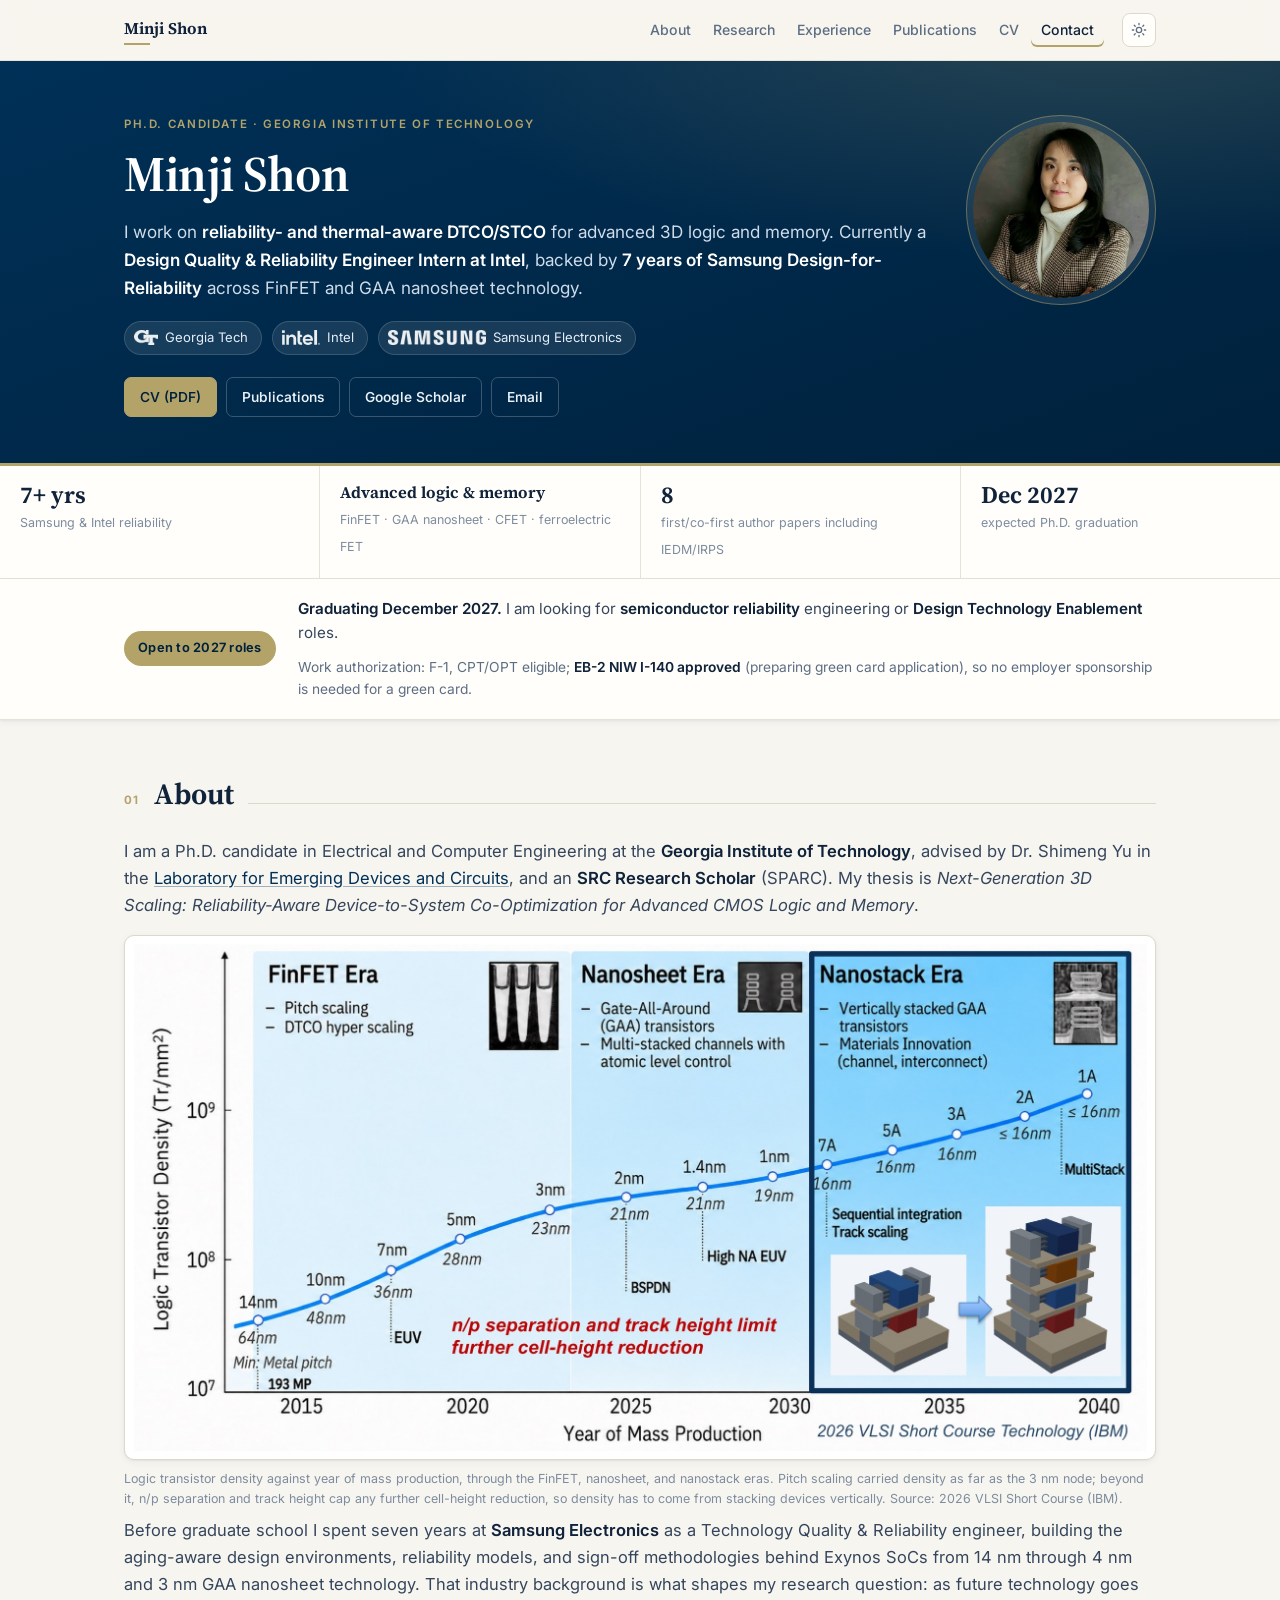
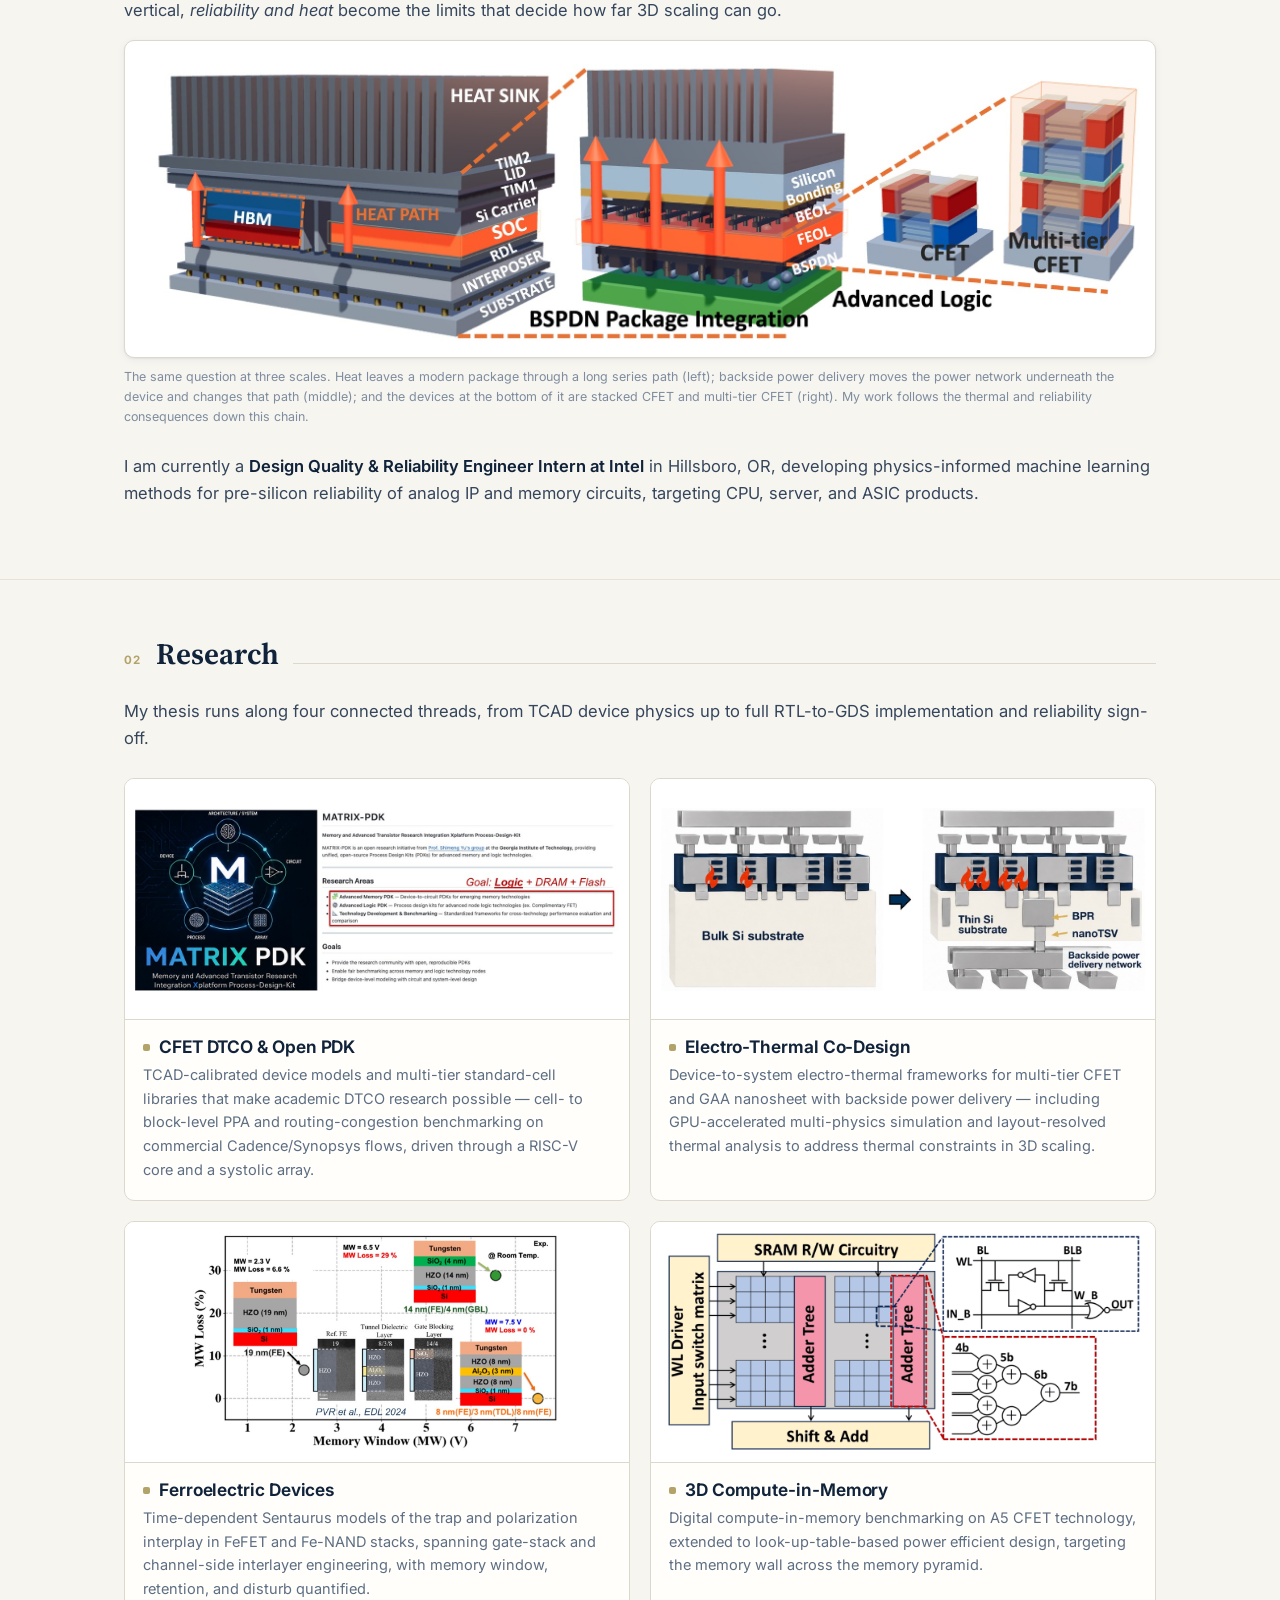
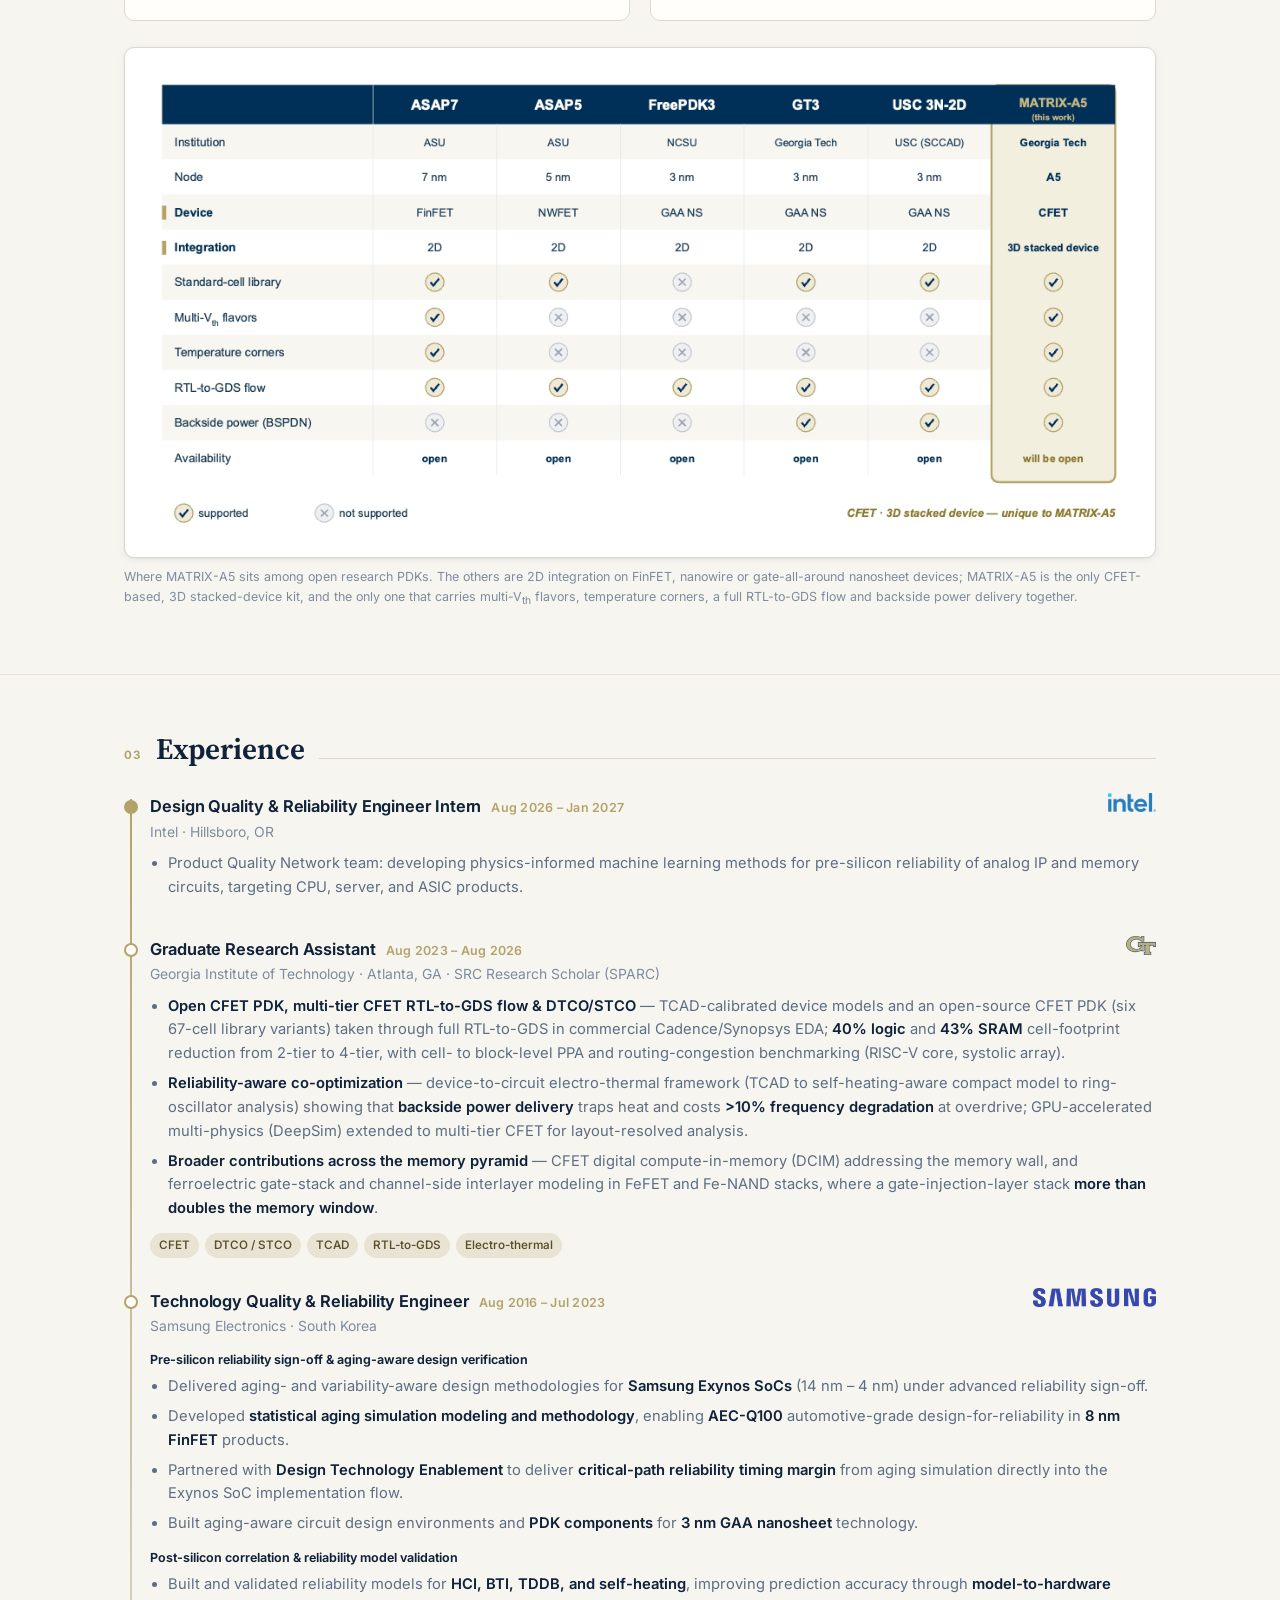
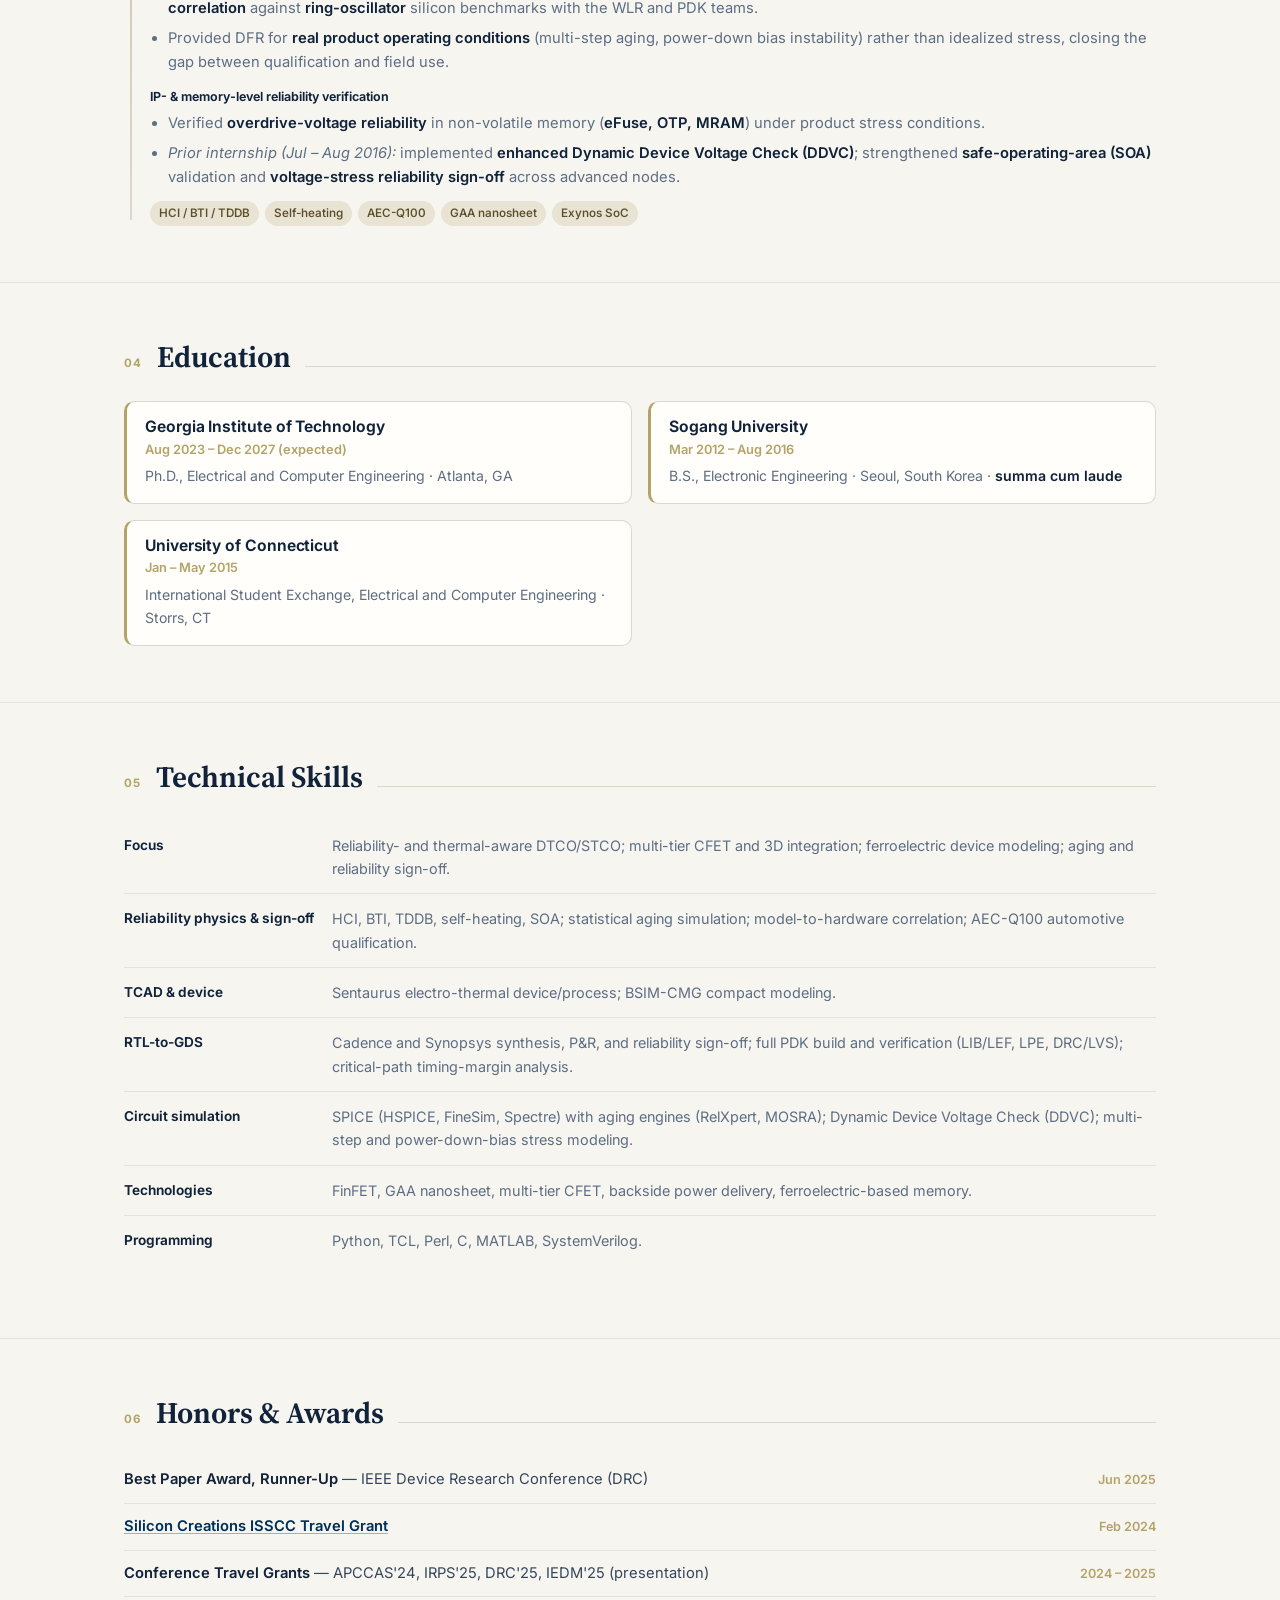
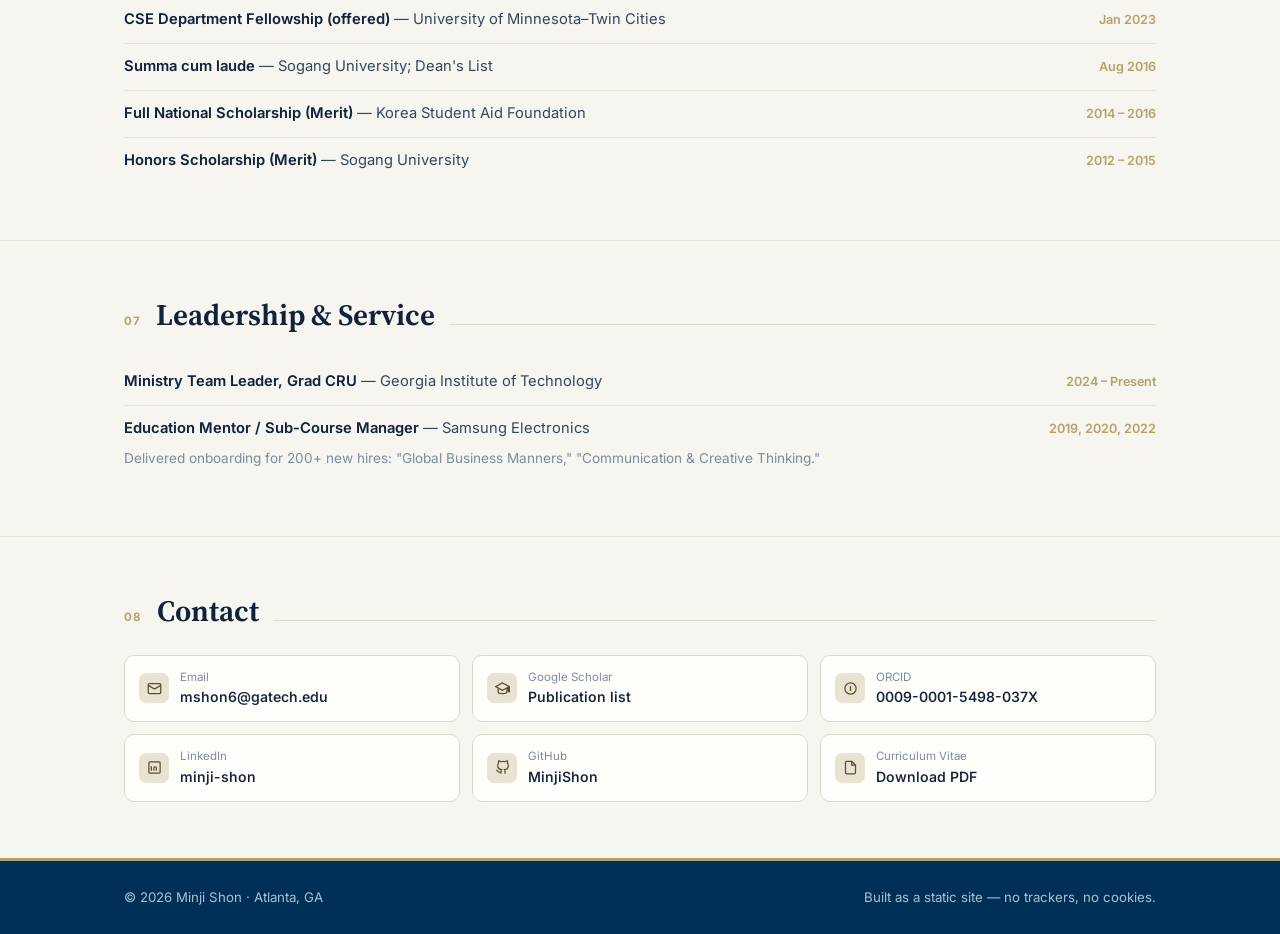
==== commit 6ce4f167: "v2: re-render every figure at its source resolution The earlier pass rendered each PDF at a fixed 20" ====
--- a/v2/index.html
+++ b/v2/index.html
@@ -129,7 +129,7 @@
     </p>
 
     <figure class="figure-wide">
-      <img src="assets/figures/hero-scaling.jpg" width="1600" height="799" loading="lazy"
+      <img src="assets/figures/hero-scaling.jpg" width="2064" height="1031" loading="lazy"
            alt="Logic transistor density in transistors per square millimetre against year of mass production from 2015 to 2040, rising through the FinFET era to 3 nm, the nanosheet era to 1 nm with backside power delivery and high-NA EUV, and the nanostack era from 7A to 1A with vertically stacked gate-all-around transistors">
       <figcaption>
         Logic transistor density against year of mass production, through the FinFET, nanosheet, and
@@ -149,7 +149,7 @@
     </p>
 
     <figure class="figure-wide">
-      <img src="assets/figures/stack-integration.jpg" width="1600" height="472" loading="lazy"
+      <img src="assets/figures/stack-integration.jpg" width="2064" height="609" loading="lazy"
            alt="Three linked renders: a package stack with heat sink, thermal interface layers, lid, silicon carrier, SoC, HBM, redistribution layer, interposer and substrate with the heat path marked; a close-up of backside power delivery network package integration showing silicon bonding, BEOL, FEOL and BSPDN layers; and the CFET and multi-tier CFET devices at the bottom of that stack">
       <figcaption>
         The same question at three scales. Heat leaves a modern package through a long series path
@@ -181,7 +181,7 @@
 
       <div class="research-item">
         <div class="thumb">
-          <img src="assets/figures/pdk.jpg" width="1000" height="379" loading="lazy"
+          <img src="assets/figures/pdk.jpg" width="1200" height="454" loading="lazy"
                alt="MATRIX-PDK project overview: a device, circuit, array, process and architecture wheel around a stacked-die icon, beside the research areas of advanced memory PDK, advanced logic PDK, and technology development and benchmarking, with the goal of covering logic, DRAM and flash">
         </div>
         <div class="body">
@@ -196,7 +196,7 @@
 
       <div class="research-item">
         <div class="thumb">
-          <img src="assets/figures/thermal.jpg" width="1000" height="378" loading="lazy"
+          <img src="assets/figures/thermal.jpg" width="1200" height="454" loading="lazy"
                alt="Two device cross-sections side by side: a conventional stack on a bulk silicon substrate with heat symbols at the channels, and the same stack on a thin silicon substrate with buried power rail, nanoTSV and a backside power delivery network beneath, showing more trapped heat">
         </div>
         <div class="body">
@@ -211,7 +211,7 @@
 
       <div class="research-item">
         <div class="thumb">
-          <img src="assets/figures/ferro.jpg" width="1000" height="592" loading="lazy"
+          <img src="assets/figures/ferro.jpg" width="1200" height="710" loading="lazy"
                alt="Memory window loss against memory window for four ferroelectric gate stacks, from a 19 nm HZO reference at 2.3 volts and 6.6 percent loss to an 8 nm ferroelectric, 3 nm tunnel dielectric, 8 nm ferroelectric stack reaching 7.5 volts at zero loss, with TEM cross-sections of each stack">
         </div>
         <div class="body">
@@ -226,7 +226,7 @@
 
       <div class="research-item">
         <div class="thumb">
-          <img src="assets/figures/dcim.png" width="1000" height="454" loading="lazy"
+          <img src="assets/figures/dcim.png" width="1200" height="544" loading="lazy"
                alt="Digital compute-in-memory macro: word-line driver and input switch matrix feeding SRAM sub-arrays with adder trees and a shift-and-add stage, with insets of the bit cell with its NOR output and of a 4-bit to 7-bit adder tree">
         </div>
         <div class="body">
@@ -242,12 +242,13 @@
     </div>
 
     <figure class="figure-wide" style="margin-top:26px">
-      <img src="assets/figures/dtco-flow.jpg" width="980" height="558" loading="lazy"
-           alt="Flow diagram from FEOL and BEOL TCAD device structures through compact modelling, standard cell library build, and chip-level synthesis, place and route, and PPA analysis">
+      <img src="assets/figures/pdk-benchmark.png" width="1168" height="568" loading="lazy"
+           alt="Comparison table of open process design kits. ASAP7 from ASU at 7 nm FinFET, ASAP5 from ASU at 5 nm nanowire FET, FreePDK3 from NCSU at 3 nm gate-all-around nanosheet, GT3 from Georgia Tech at 3 nm, and USC 3N-2D at 3 nm are all 2D integration. MATRIX-A5 from Georgia Tech is A5 node, CFET, 3D stacked device, and is the only entry combining a standard-cell library, multi-threshold-voltage flavors, temperature corners, an RTL-to-GDS flow and backside power delivery">
       <figcaption>
-        The end-to-end flow the work is built on: Sentaurus TCAD and BSIM-CMG at the device end,
-        cell layout and library characterization in the middle, and commercial RTL-to-GDS with
-        PPA and reliability sign-off at the chip level.
+        Where MATRIX-A5 sits among open research PDKs. The others are 2D integration on FinFET,
+        nanowire or gate-all-around nanosheet devices; MATRIX-A5 is the only CFET-based, 3D
+        stacked-device kit, and the only one that carries multi-V<sub>th</sub> flavors, temperature
+        corners, a full RTL-to-GDS flow and backside power delivery together.
       </figcaption>
     </figure>
   </div>
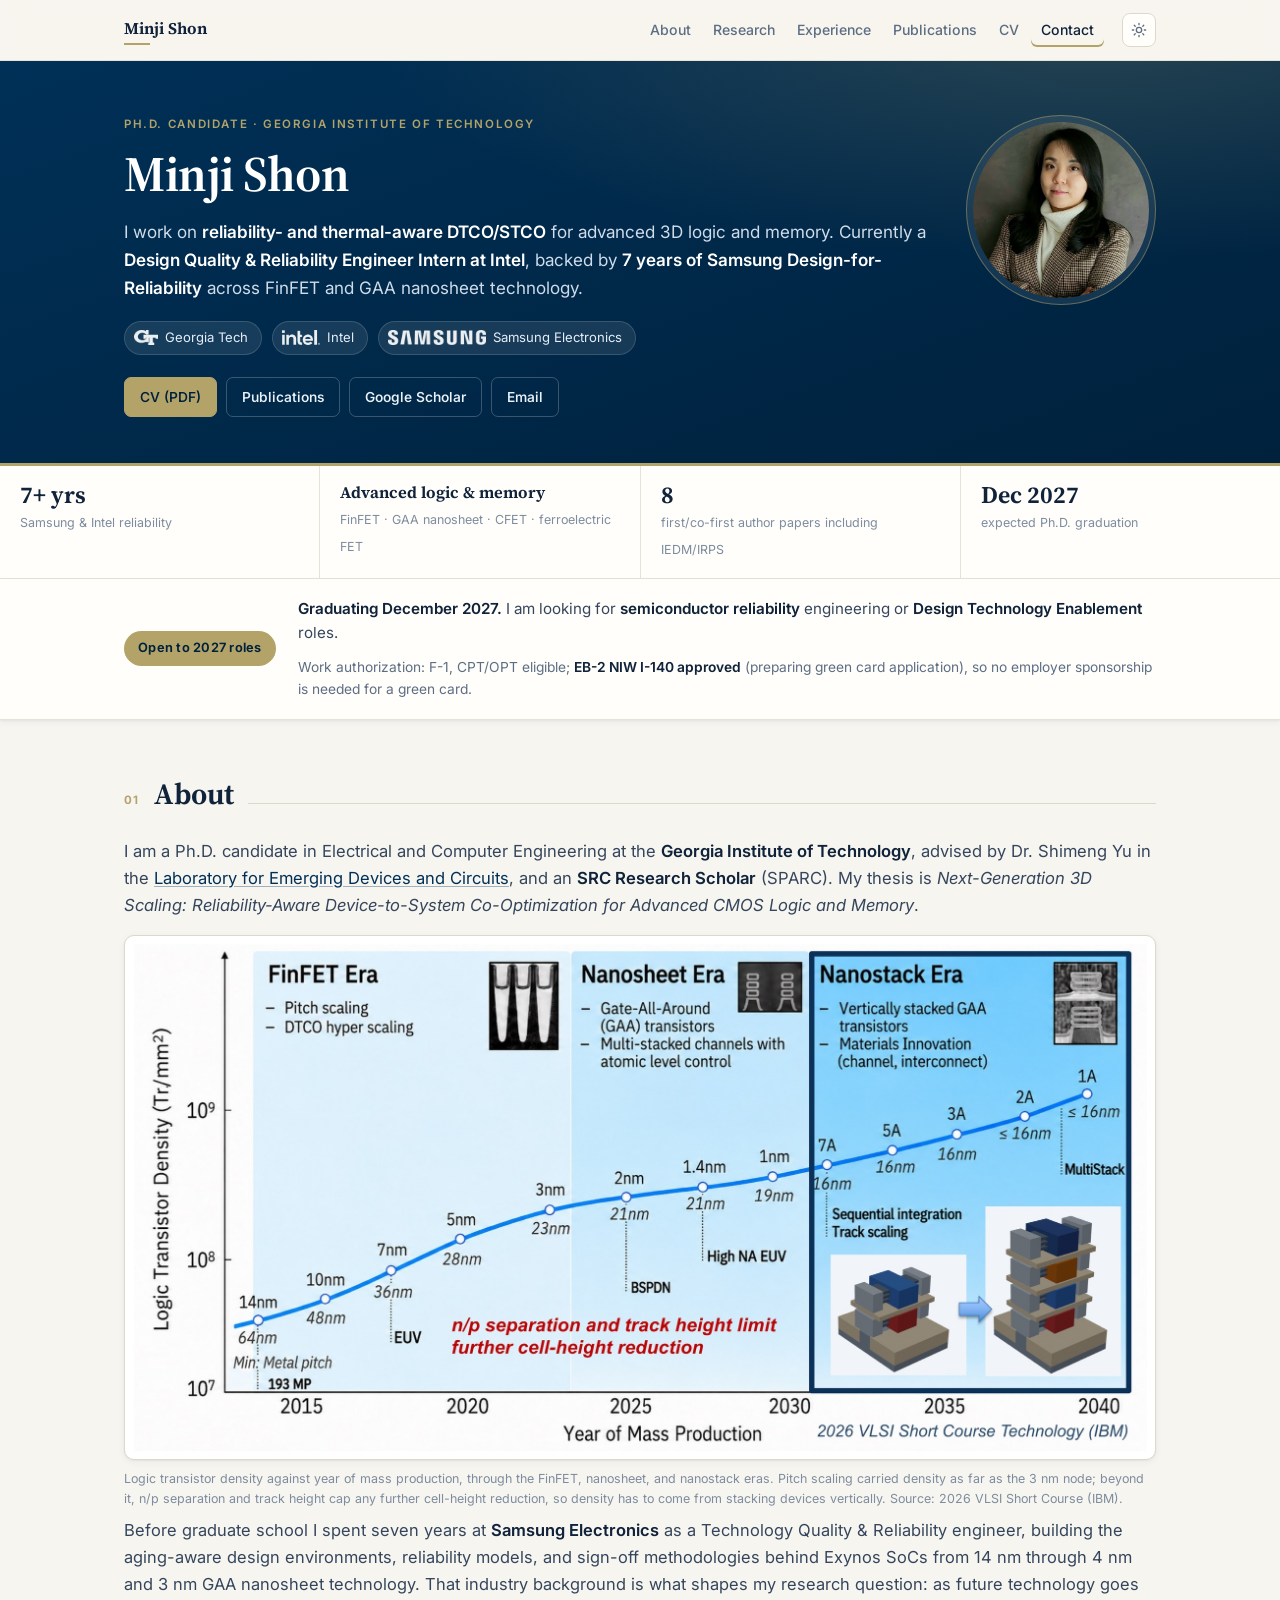
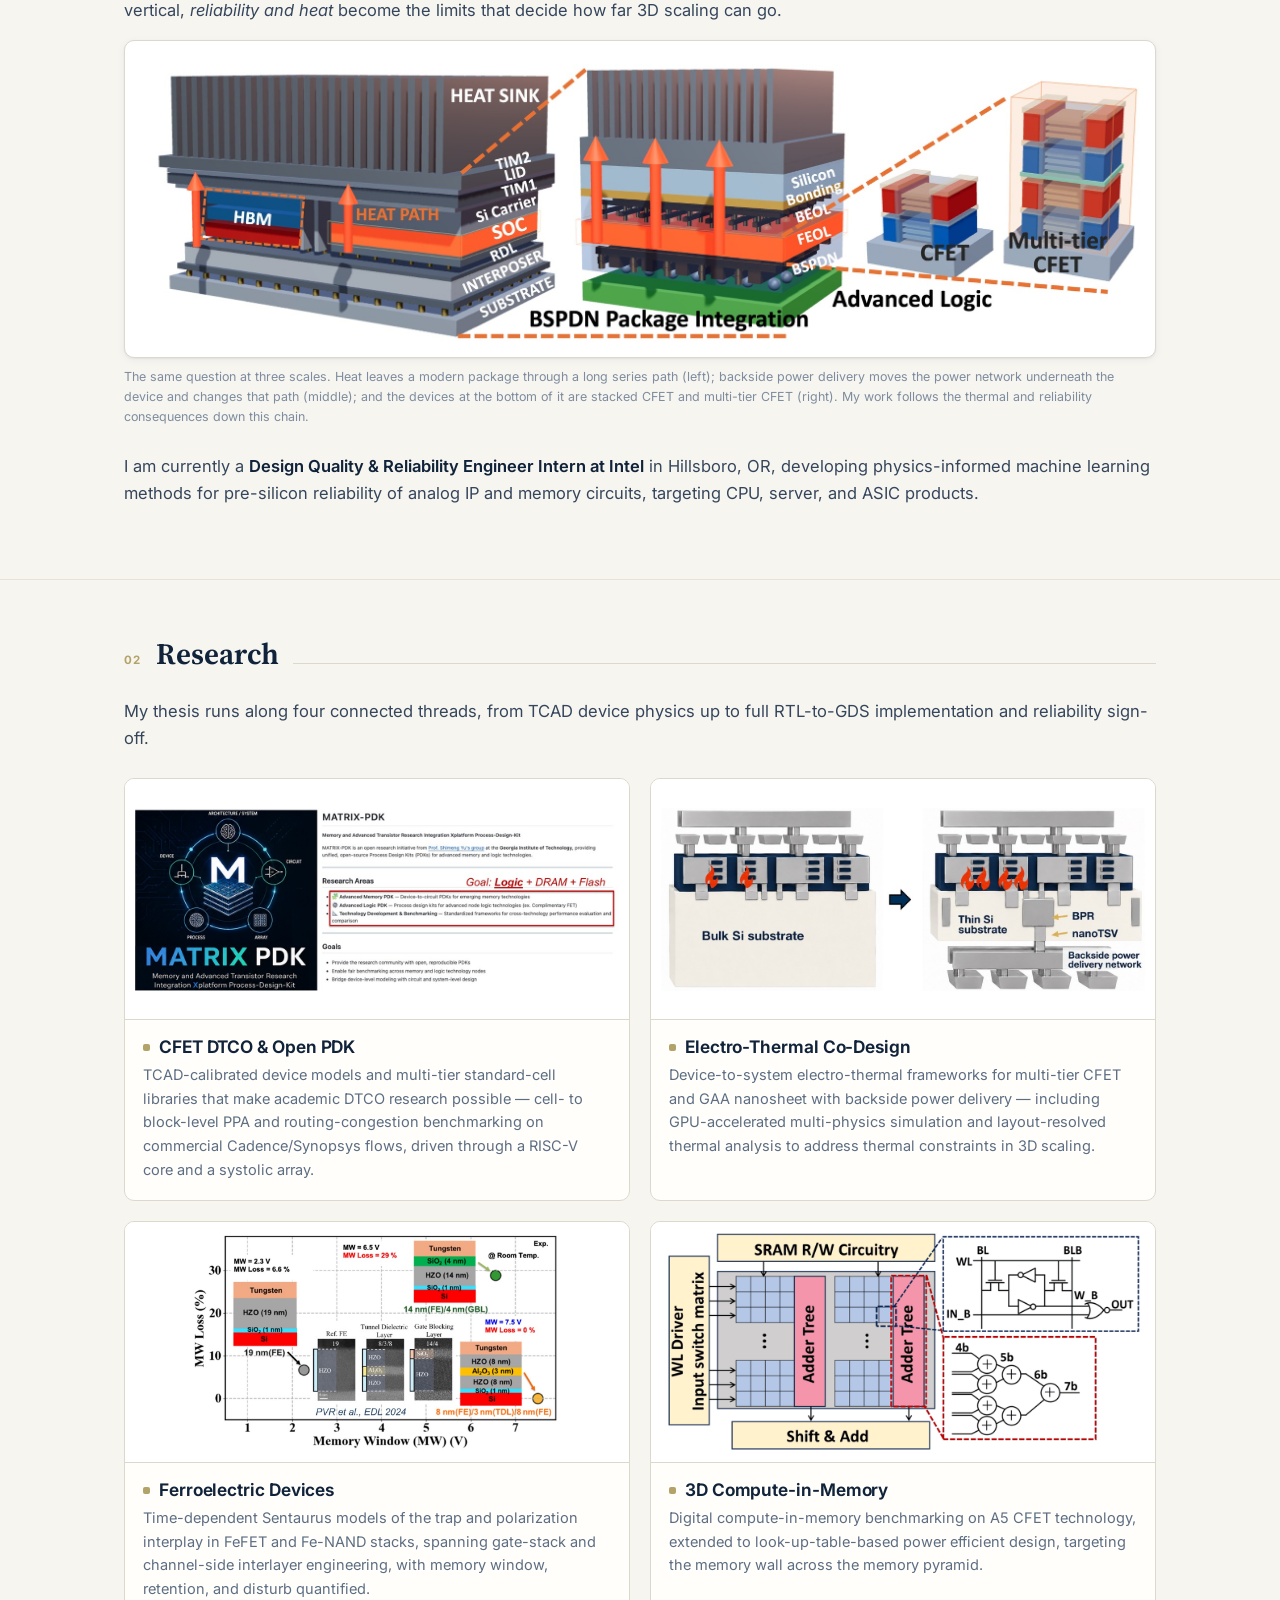
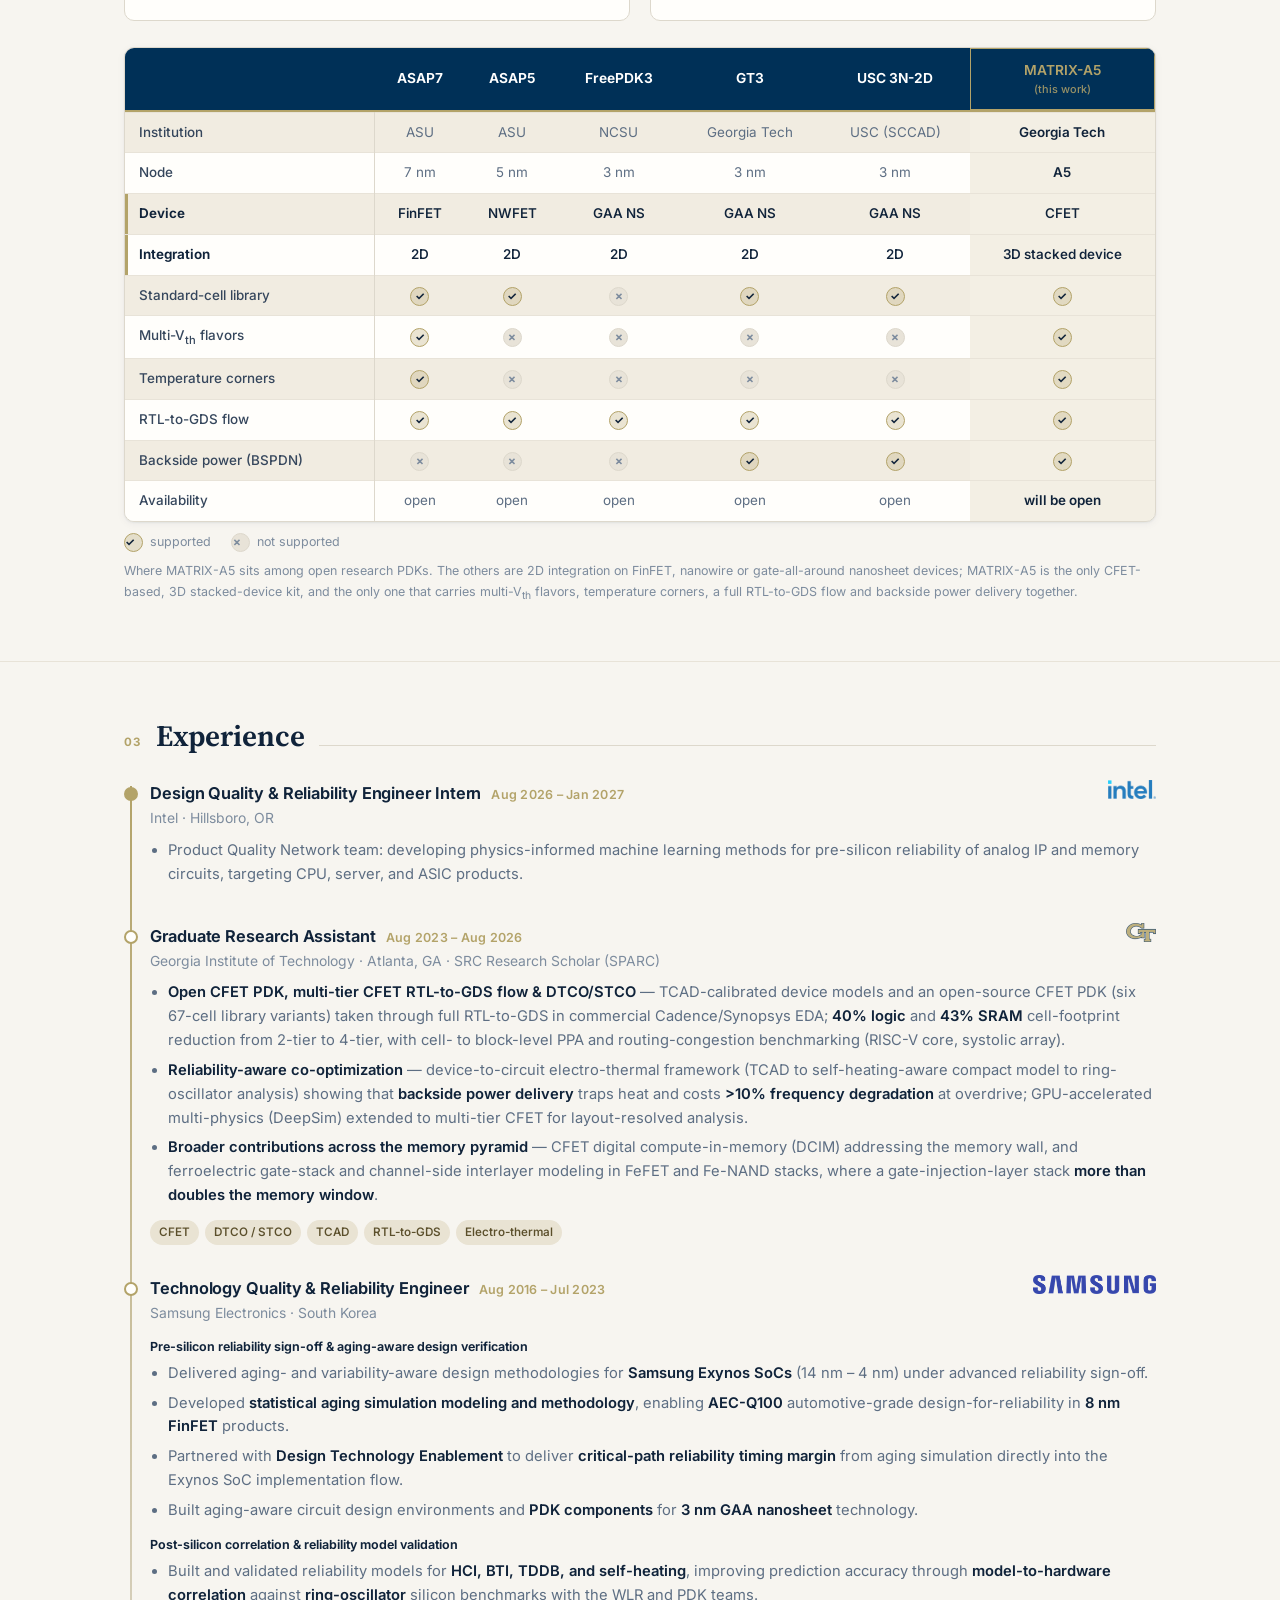
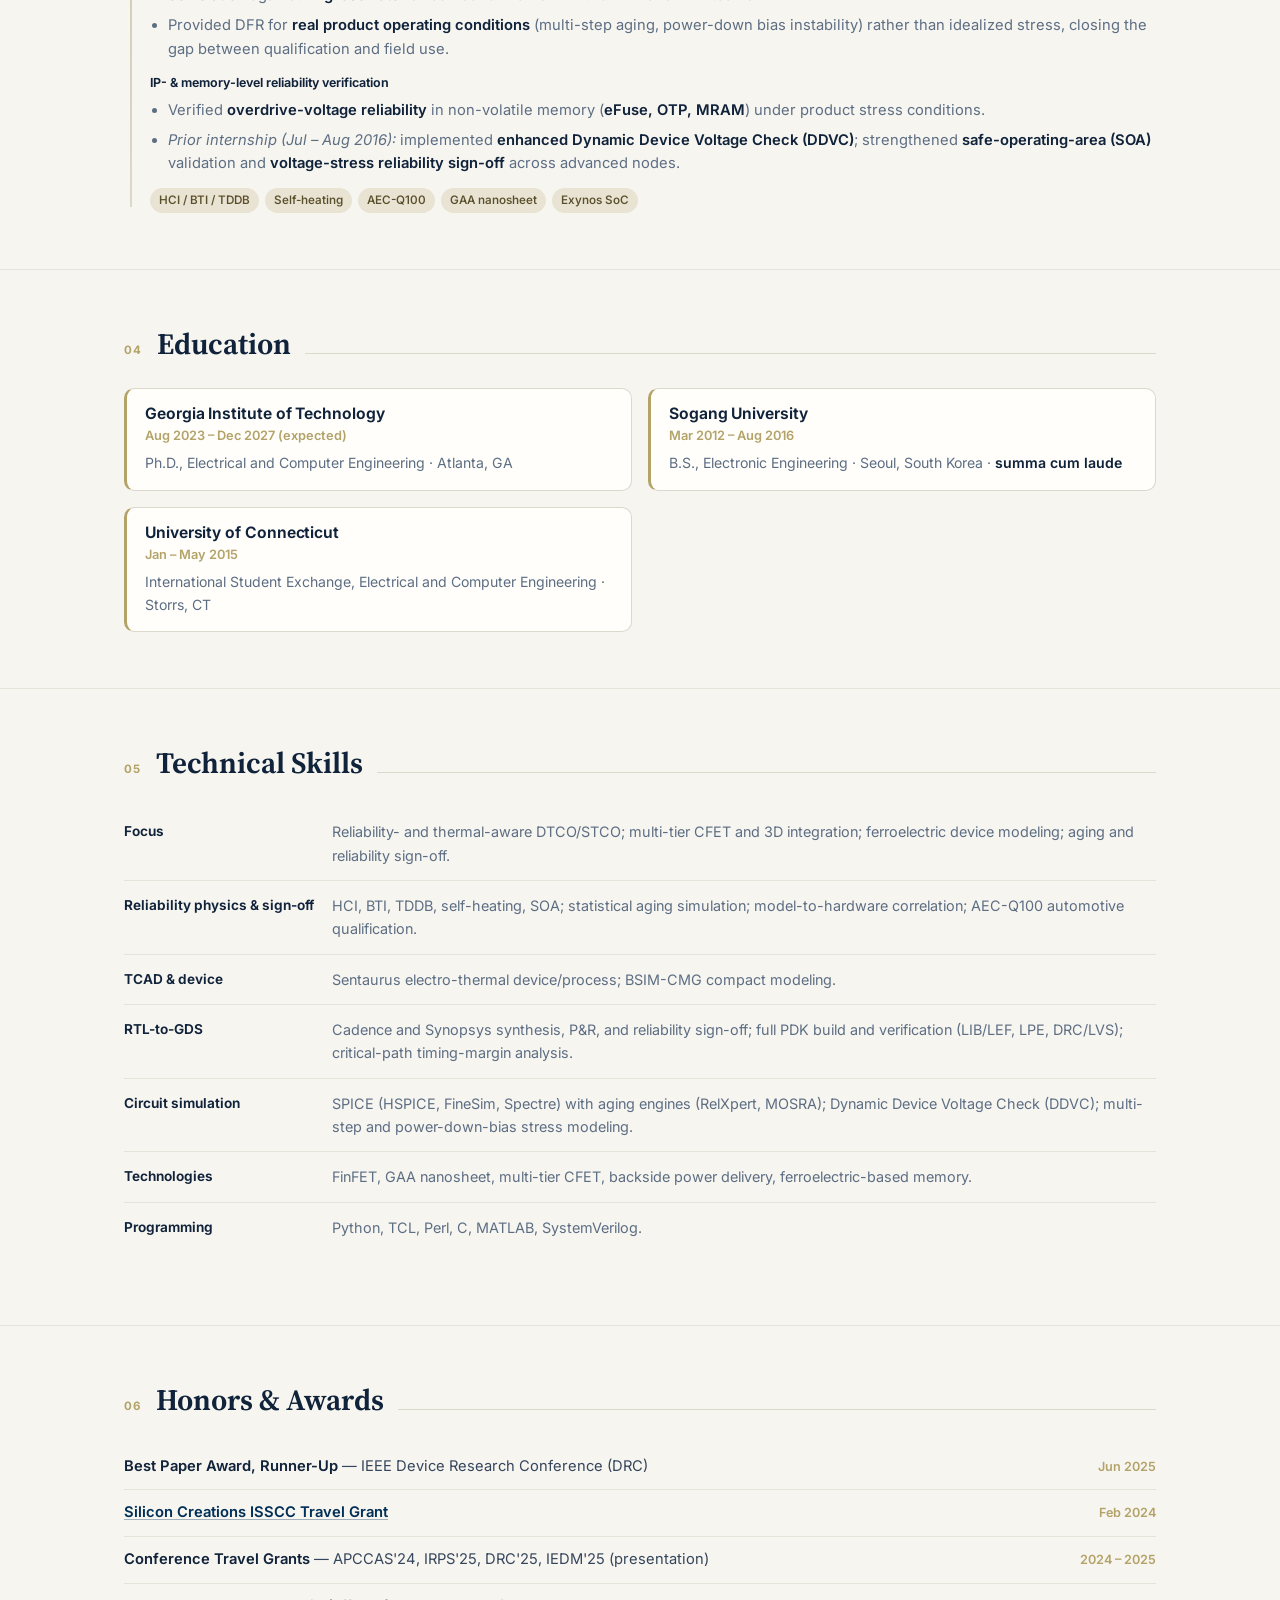
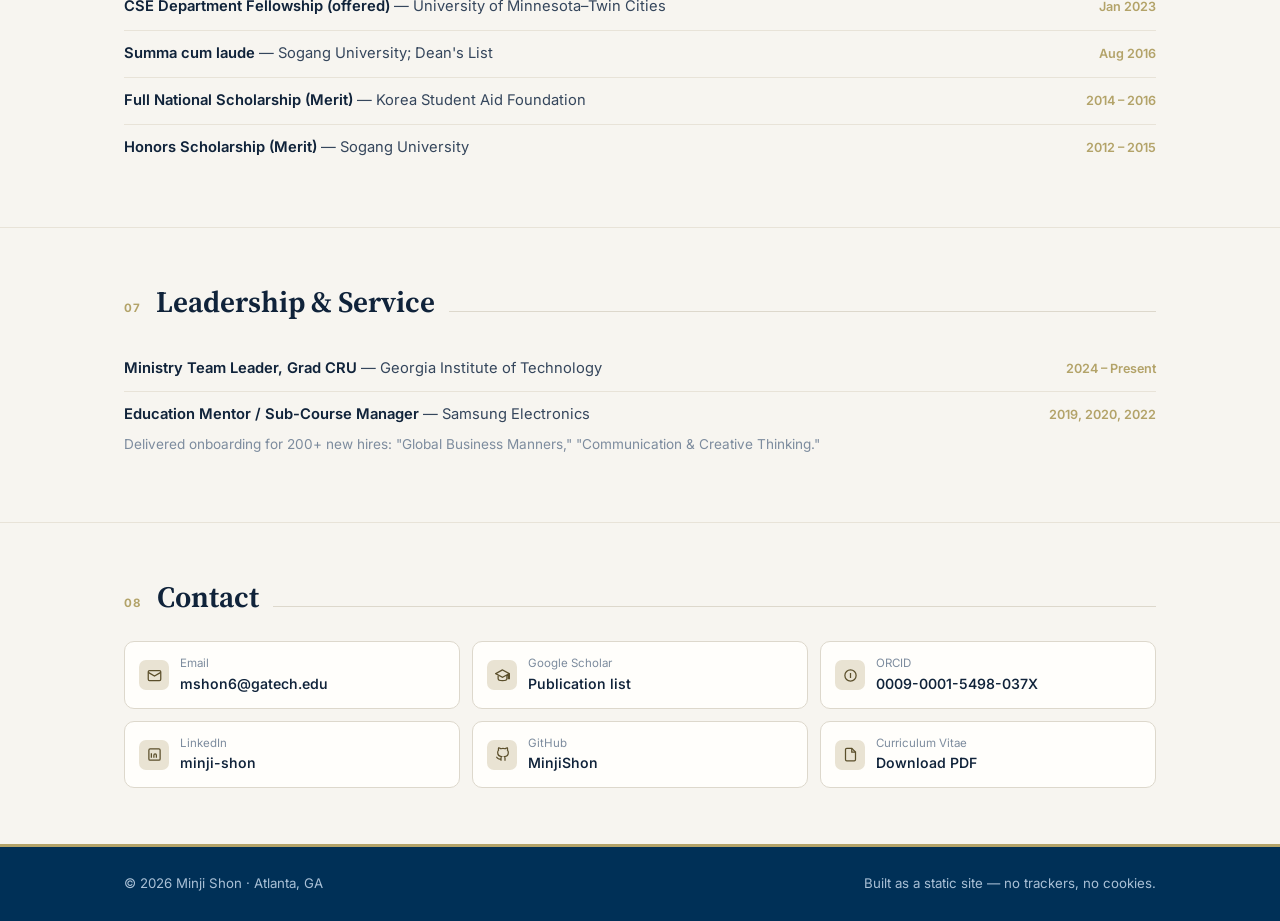
==== commit 53e4dd04: "v2: PDK comparison becomes a real HTML table; tighter crops on L3 and F3 The benchmark figure was a " ====
--- a/v2/index.html
+++ b/v2/index.html
@@ -241,9 +241,123 @@
 
     </div>
 
-    <figure class="figure-wide" style="margin-top:26px">
-      <img src="assets/figures/pdk-benchmark.png" width="1168" height="568" loading="lazy"
-           alt="Comparison table of open process design kits. ASAP7 from ASU at 7 nm FinFET, ASAP5 from ASU at 5 nm nanowire FET, FreePDK3 from NCSU at 3 nm gate-all-around nanosheet, GT3 from Georgia Tech at 3 nm, and USC 3N-2D at 3 nm are all 2D integration. MATRIX-A5 from Georgia Tech is A5 node, CFET, 3D stacked device, and is the only entry combining a standard-cell library, multi-threshold-voltage flavors, temperature corners, an RTL-to-GDS flow and backside power delivery">
+    <figure class="figure-wide table-figure">
+      <div class="table-scroll">
+        <table class="pdk-table">
+          <caption class="sr-only">
+            Open process design kits compared by institution, node, device, integration,
+            standard-cell library, multi-threshold-voltage flavors, temperature corners,
+            RTL-to-GDS flow, backside power delivery and availability.
+          </caption>
+          <thead>
+            <tr>
+              <th scope="col"><span class="sr-only">Capability</span></th>
+              <th scope="col">ASAP7</th>
+              <th scope="col">ASAP5</th>
+              <th scope="col">FreePDK3</th>
+              <th scope="col">GT3</th>
+              <th scope="col">USC 3N-2D</th>
+              <th scope="col" class="ours">MATRIX-A5<span class="sub">(this work)</span></th>
+            </tr>
+          </thead>
+          <tbody>
+            <tr>
+              <th scope="row">Institution</th>
+              <td>ASU</td>
+              <td>ASU</td>
+              <td>NCSU</td>
+              <td>Georgia Tech</td>
+              <td>USC (SCCAD)</td>
+              <td class="ours">Georgia Tech</td>
+            </tr>
+            <tr>
+              <th scope="row">Node</th>
+              <td>7 nm</td>
+              <td>5 nm</td>
+              <td>3 nm</td>
+              <td>3 nm</td>
+              <td>3 nm</td>
+              <td class="ours">A5</td>
+            </tr>
+            <tr class="key">
+              <th scope="row">Device</th>
+              <td>FinFET</td>
+              <td>NWFET</td>
+              <td>GAA NS</td>
+              <td>GAA NS</td>
+              <td>GAA NS</td>
+              <td class="ours">CFET</td>
+            </tr>
+            <tr class="key">
+              <th scope="row">Integration</th>
+              <td>2D</td>
+              <td>2D</td>
+              <td>2D</td>
+              <td>2D</td>
+              <td>2D</td>
+              <td class="ours">3D stacked device</td>
+            </tr>
+            <tr>
+              <th scope="row">Standard-cell library</th>
+              <td><span class="mark yes" role="img" aria-label="supported">&#10003;</span></td>
+              <td><span class="mark yes" role="img" aria-label="supported">&#10003;</span></td>
+              <td><span class="mark no" role="img" aria-label="not supported">&#10007;</span></td>
+              <td><span class="mark yes" role="img" aria-label="supported">&#10003;</span></td>
+              <td><span class="mark yes" role="img" aria-label="supported">&#10003;</span></td>
+              <td class="ours"><span class="mark yes" role="img" aria-label="supported">&#10003;</span></td>
+            </tr>
+            <tr>
+              <th scope="row">Multi-V<sub>th</sub> flavors</th>
+              <td><span class="mark yes" role="img" aria-label="supported">&#10003;</span></td>
+              <td><span class="mark no" role="img" aria-label="not supported">&#10007;</span></td>
+              <td><span class="mark no" role="img" aria-label="not supported">&#10007;</span></td>
+              <td><span class="mark no" role="img" aria-label="not supported">&#10007;</span></td>
+              <td><span class="mark no" role="img" aria-label="not supported">&#10007;</span></td>
+              <td class="ours"><span class="mark yes" role="img" aria-label="supported">&#10003;</span></td>
+            </tr>
+            <tr>
+              <th scope="row">Temperature corners</th>
+              <td><span class="mark yes" role="img" aria-label="supported">&#10003;</span></td>
+              <td><span class="mark no" role="img" aria-label="not supported">&#10007;</span></td>
+              <td><span class="mark no" role="img" aria-label="not supported">&#10007;</span></td>
+              <td><span class="mark no" role="img" aria-label="not supported">&#10007;</span></td>
+              <td><span class="mark no" role="img" aria-label="not supported">&#10007;</span></td>
+              <td class="ours"><span class="mark yes" role="img" aria-label="supported">&#10003;</span></td>
+            </tr>
+            <tr>
+              <th scope="row">RTL-to-GDS flow</th>
+              <td><span class="mark yes" role="img" aria-label="supported">&#10003;</span></td>
+              <td><span class="mark yes" role="img" aria-label="supported">&#10003;</span></td>
+              <td><span class="mark yes" role="img" aria-label="supported">&#10003;</span></td>
+              <td><span class="mark yes" role="img" aria-label="supported">&#10003;</span></td>
+              <td><span class="mark yes" role="img" aria-label="supported">&#10003;</span></td>
+              <td class="ours"><span class="mark yes" role="img" aria-label="supported">&#10003;</span></td>
+            </tr>
+            <tr>
+              <th scope="row">Backside power (BSPDN)</th>
+              <td><span class="mark no" role="img" aria-label="not supported">&#10007;</span></td>
+              <td><span class="mark no" role="img" aria-label="not supported">&#10007;</span></td>
+              <td><span class="mark no" role="img" aria-label="not supported">&#10007;</span></td>
+              <td><span class="mark yes" role="img" aria-label="supported">&#10003;</span></td>
+              <td><span class="mark yes" role="img" aria-label="supported">&#10003;</span></td>
+              <td class="ours"><span class="mark yes" role="img" aria-label="supported">&#10003;</span></td>
+            </tr>
+            <tr>
+              <th scope="row">Availability</th>
+              <td>open</td>
+              <td>open</td>
+              <td>open</td>
+              <td>open</td>
+              <td>open</td>
+              <td class="ours">will be open</td>
+            </tr>
+          </tbody>
+        </table>
+      </div>
+      <div class="table-legend">
+        <span><span class="mark yes" aria-hidden="true">&#10003;</span> supported</span>
+        <span><span class="mark no" aria-hidden="true">&#10007;</span> not supported</span>
+      </div>
       <figcaption>
         Where MATRIX-A5 sits among open research PDKs. The others are 2D integration on FinFET,
         nanowire or gate-all-around nanosheet devices; MATRIX-A5 is the only CFET-based, 3D
--- a/v2/assets/style.css
+++ b/v2/assets/style.css
@@ -466,3 +466,57 @@
   border: 1px solid var(--line); border-radius: var(--radius);
   background: var(--surface-alt); box-shadow: var(--shadow-sm);
 }
+
+/* ---------- PDK comparison table ---------- */
+
+.table-figure { margin: 26px 0 0; }
+.table-scroll {
+  overflow-x: auto; border: 1px solid var(--line); border-radius: var(--radius);
+  background: var(--surface); box-shadow: var(--shadow-sm);
+  -webkit-overflow-scrolling: touch;
+}
+.pdk-table { border-collapse: collapse; width: 100%; min-width: 760px; font-size: .84rem; }
+
+.pdk-table thead th {
+  background: var(--navy); color: #fff; font-family: var(--sans); font-weight: 650;
+  text-align: center; padding: 11px 12px; white-space: nowrap; font-size: .86rem;
+  border-bottom: 2px solid var(--gold);
+}
+.pdk-table thead th:first-child { background: var(--navy); text-align: left; }
+.pdk-table thead th .sub { display: block; font-weight: 500; font-size: .68rem; opacity: .85; }
+
+.pdk-table th[scope="row"] {
+  text-align: left; font-weight: 500; color: var(--copy); padding: 9px 14px;
+  white-space: nowrap; position: sticky; left: 0; background: var(--surface);
+  border-right: 1px solid var(--line);
+}
+.pdk-table td { text-align: center; padding: 9px 12px; color: var(--muted); }
+.pdk-table tbody tr { border-top: 1px solid var(--line-soft); }
+.pdk-table tbody tr:nth-child(odd) th[scope="row"],
+.pdk-table tbody tr:nth-child(odd) td { background: var(--surface-alt); }
+
+/* the two rows that carry the argument */
+.pdk-table tr.key th[scope="row"] { font-weight: 650; color: var(--ink); box-shadow: inset 3px 0 0 var(--gold); }
+.pdk-table tr.key td { color: var(--ink); font-weight: 550; }
+
+/* the column for this work */
+.pdk-table .ours { background: color-mix(in srgb, var(--gold) 16%, transparent) !important; font-weight: 600; color: var(--ink); }
+.pdk-table thead .ours { background: var(--navy) !important; color: var(--gold); box-shadow: inset 0 0 0 1px var(--gold); }
+
+.mark {
+  display: inline-grid; place-items: center; width: 19px; height: 19px; border-radius: 50%;
+  font-size: .7rem; line-height: 1; font-weight: 700;
+}
+.mark.yes { background: color-mix(in srgb, var(--gold) 28%, transparent); color: var(--ink); border: 1px solid var(--gold); }
+.mark.no  { background: var(--line-soft); color: var(--faint); border: 1px solid var(--line); }
+
+.table-legend {
+  display: flex; flex-wrap: wrap; gap: 8px 20px; align-items: center;
+  margin-top: 10px; font-size: .78rem; color: var(--faint);
+}
+.table-legend span { display: inline-flex; align-items: center; gap: 7px; }
+
+.sr-only {
+  position: absolute; width: 1px; height: 1px; padding: 0; margin: -1px;
+  overflow: hidden; clip: rect(0 0 0 0); white-space: nowrap; border: 0;
+}
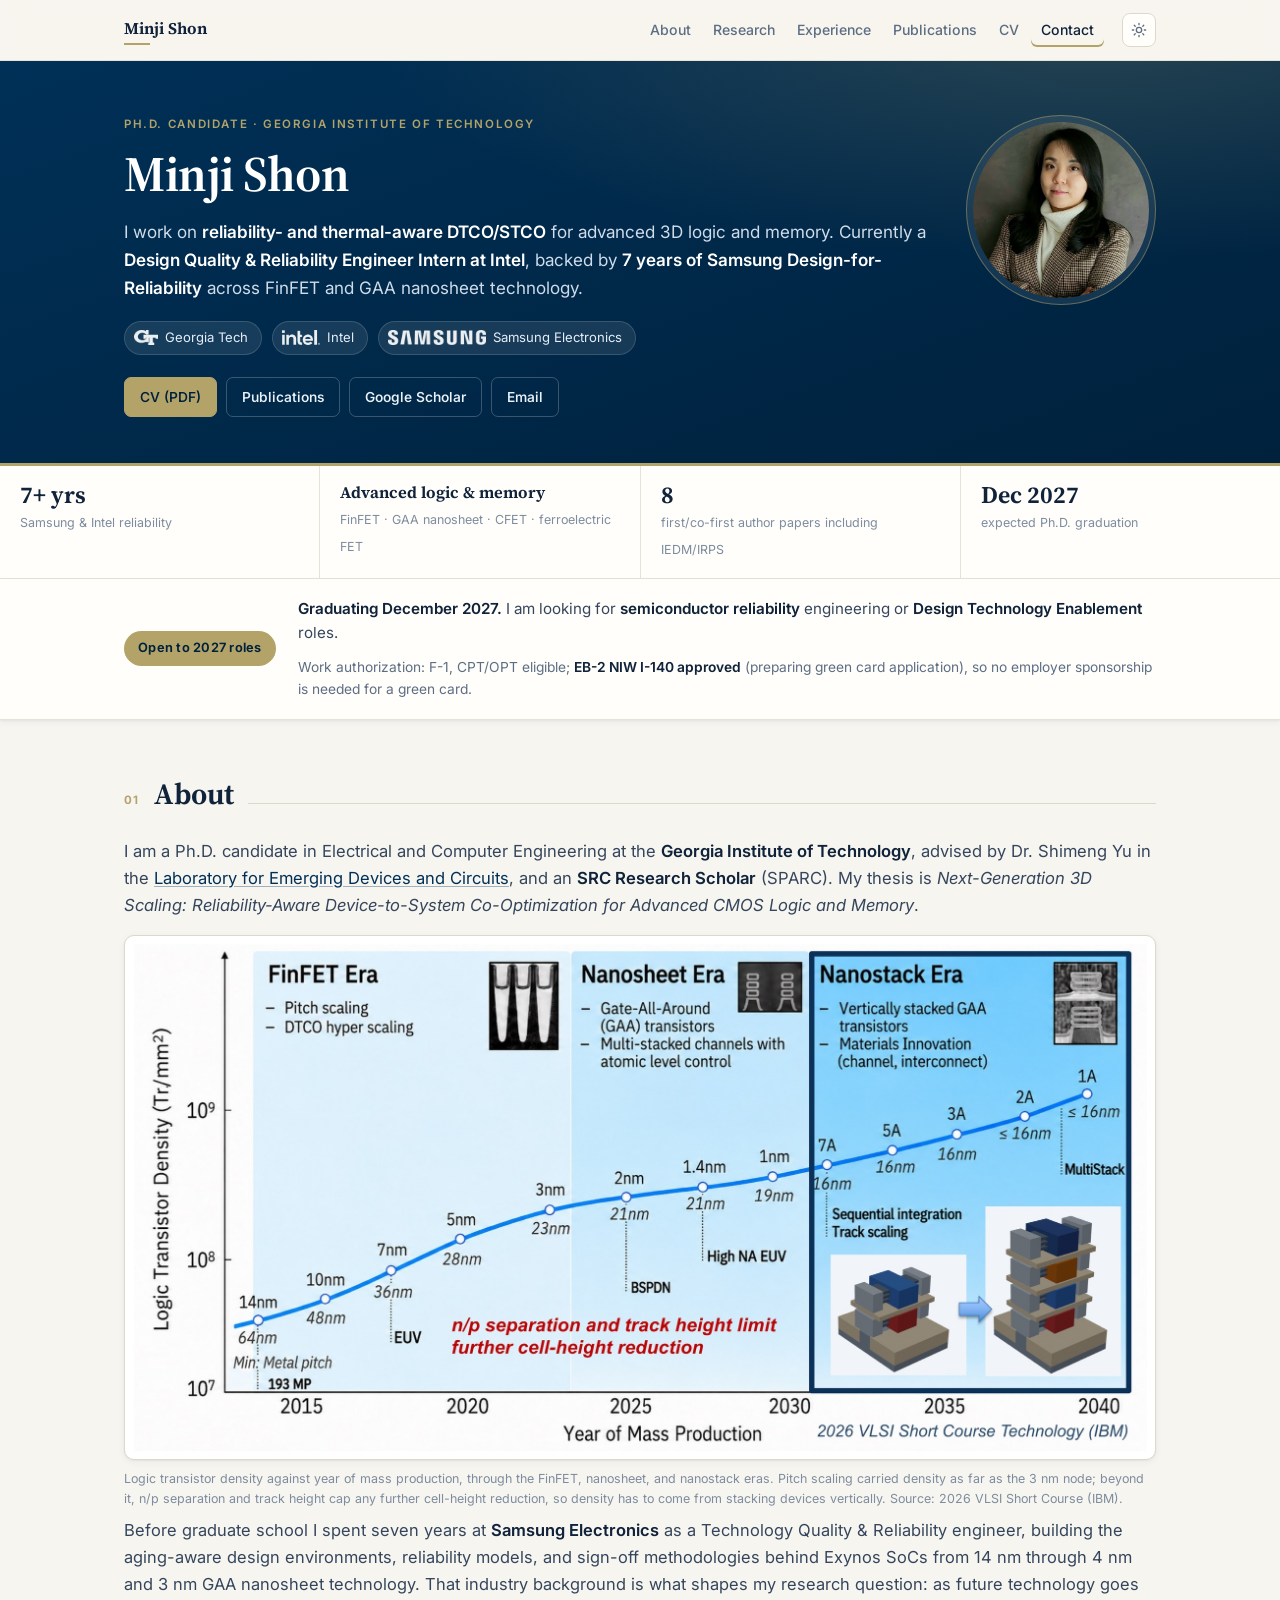
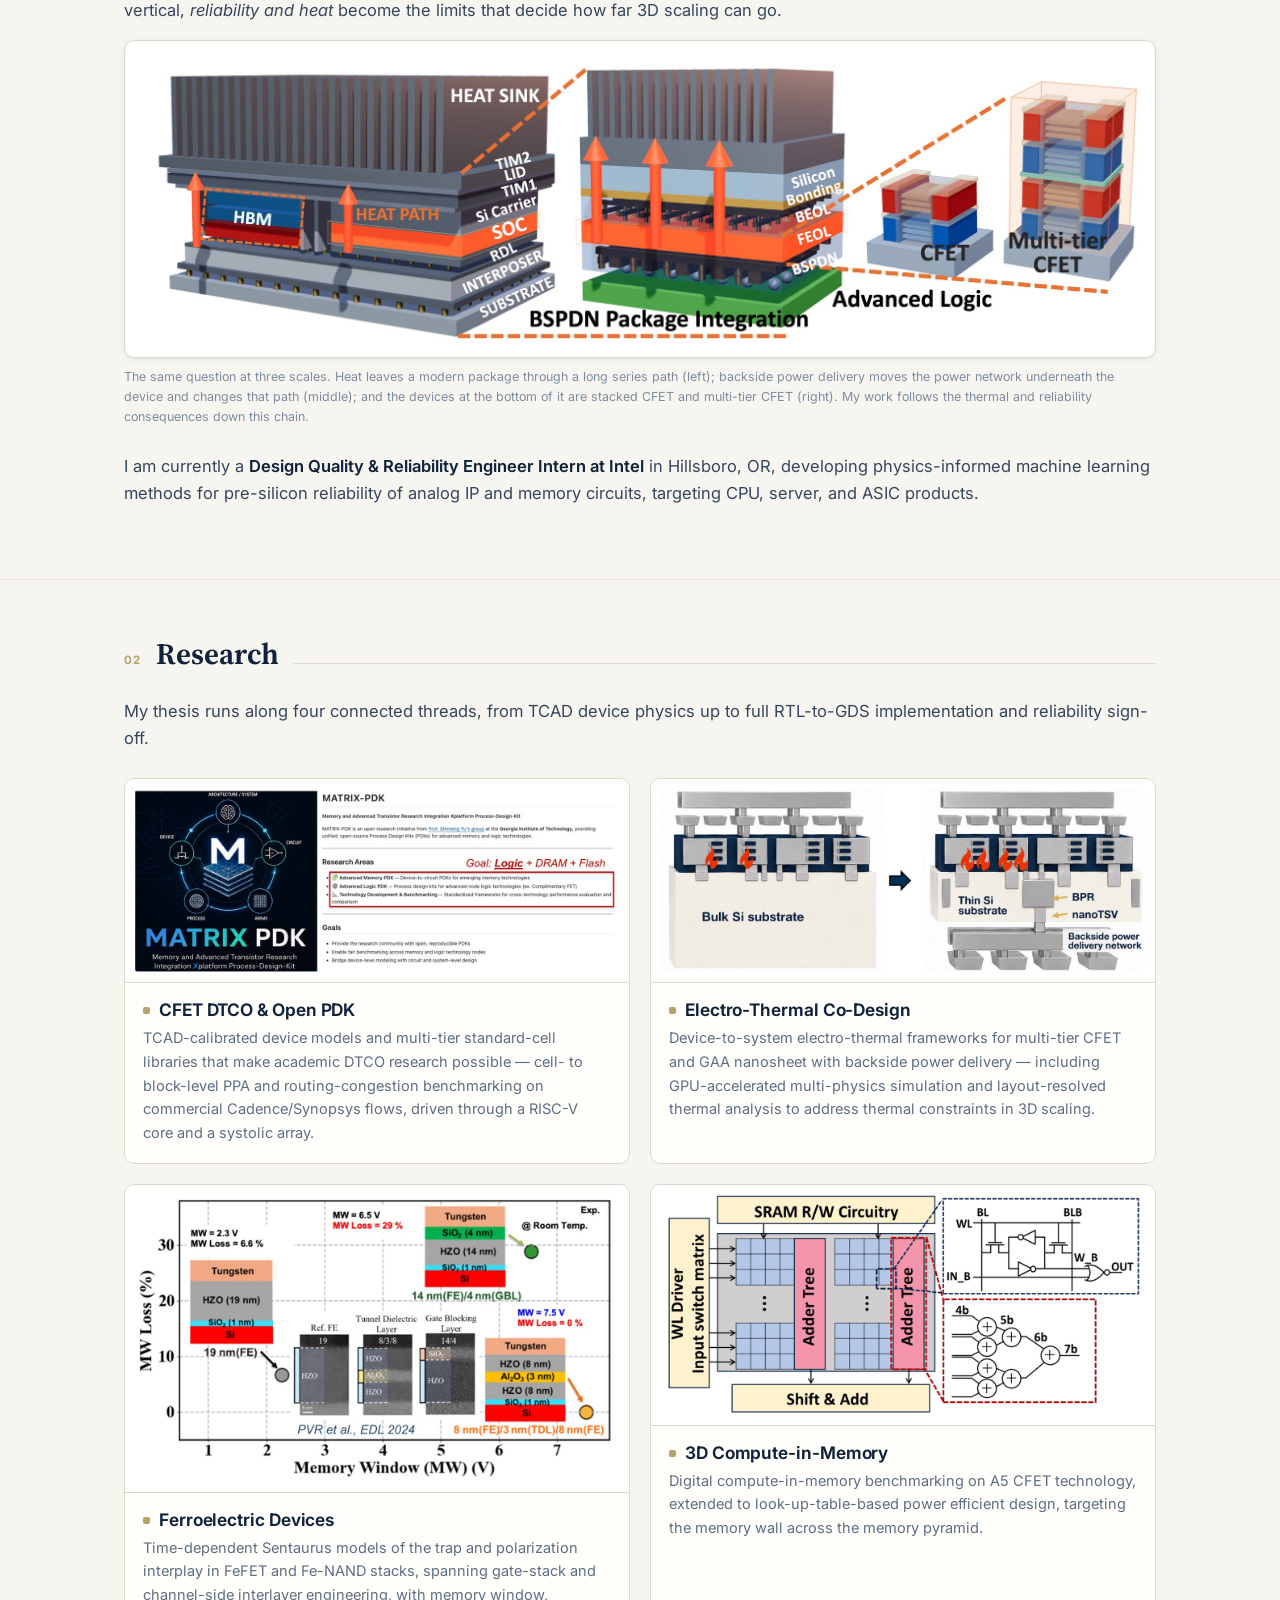
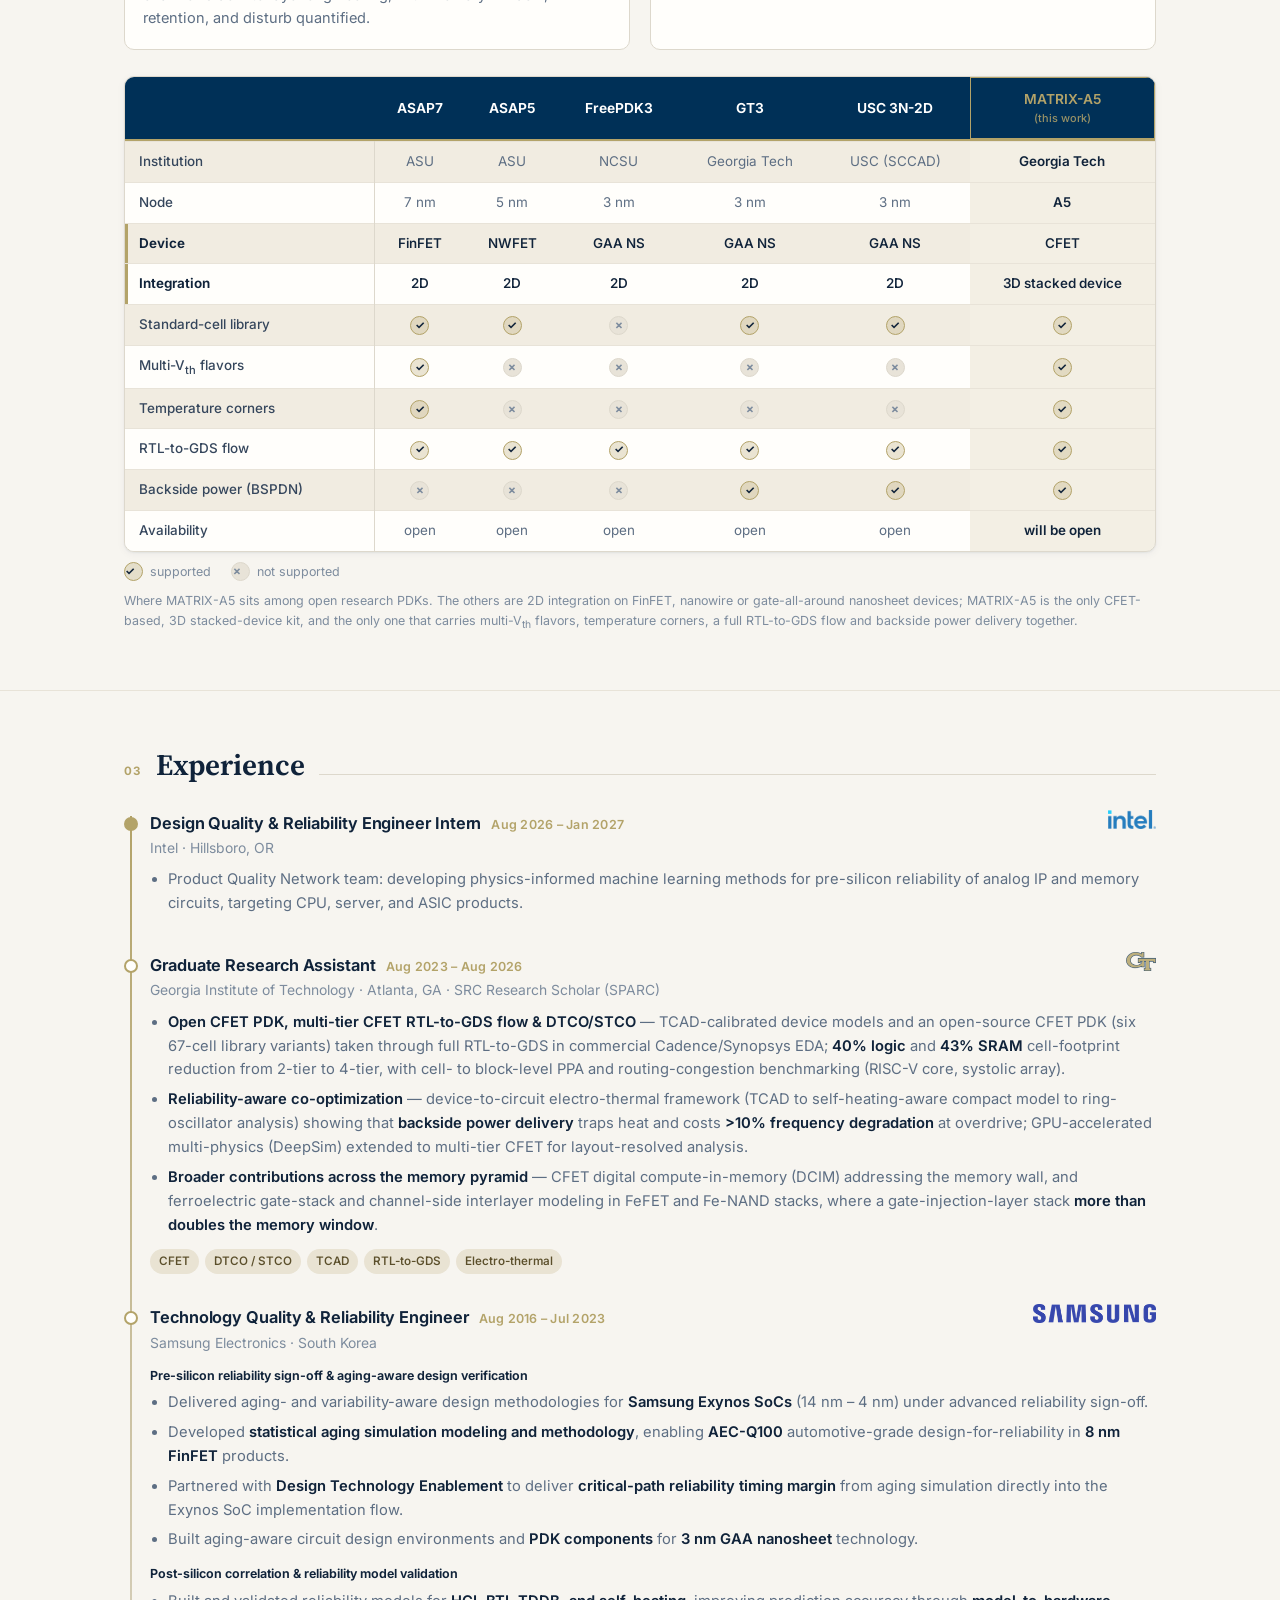
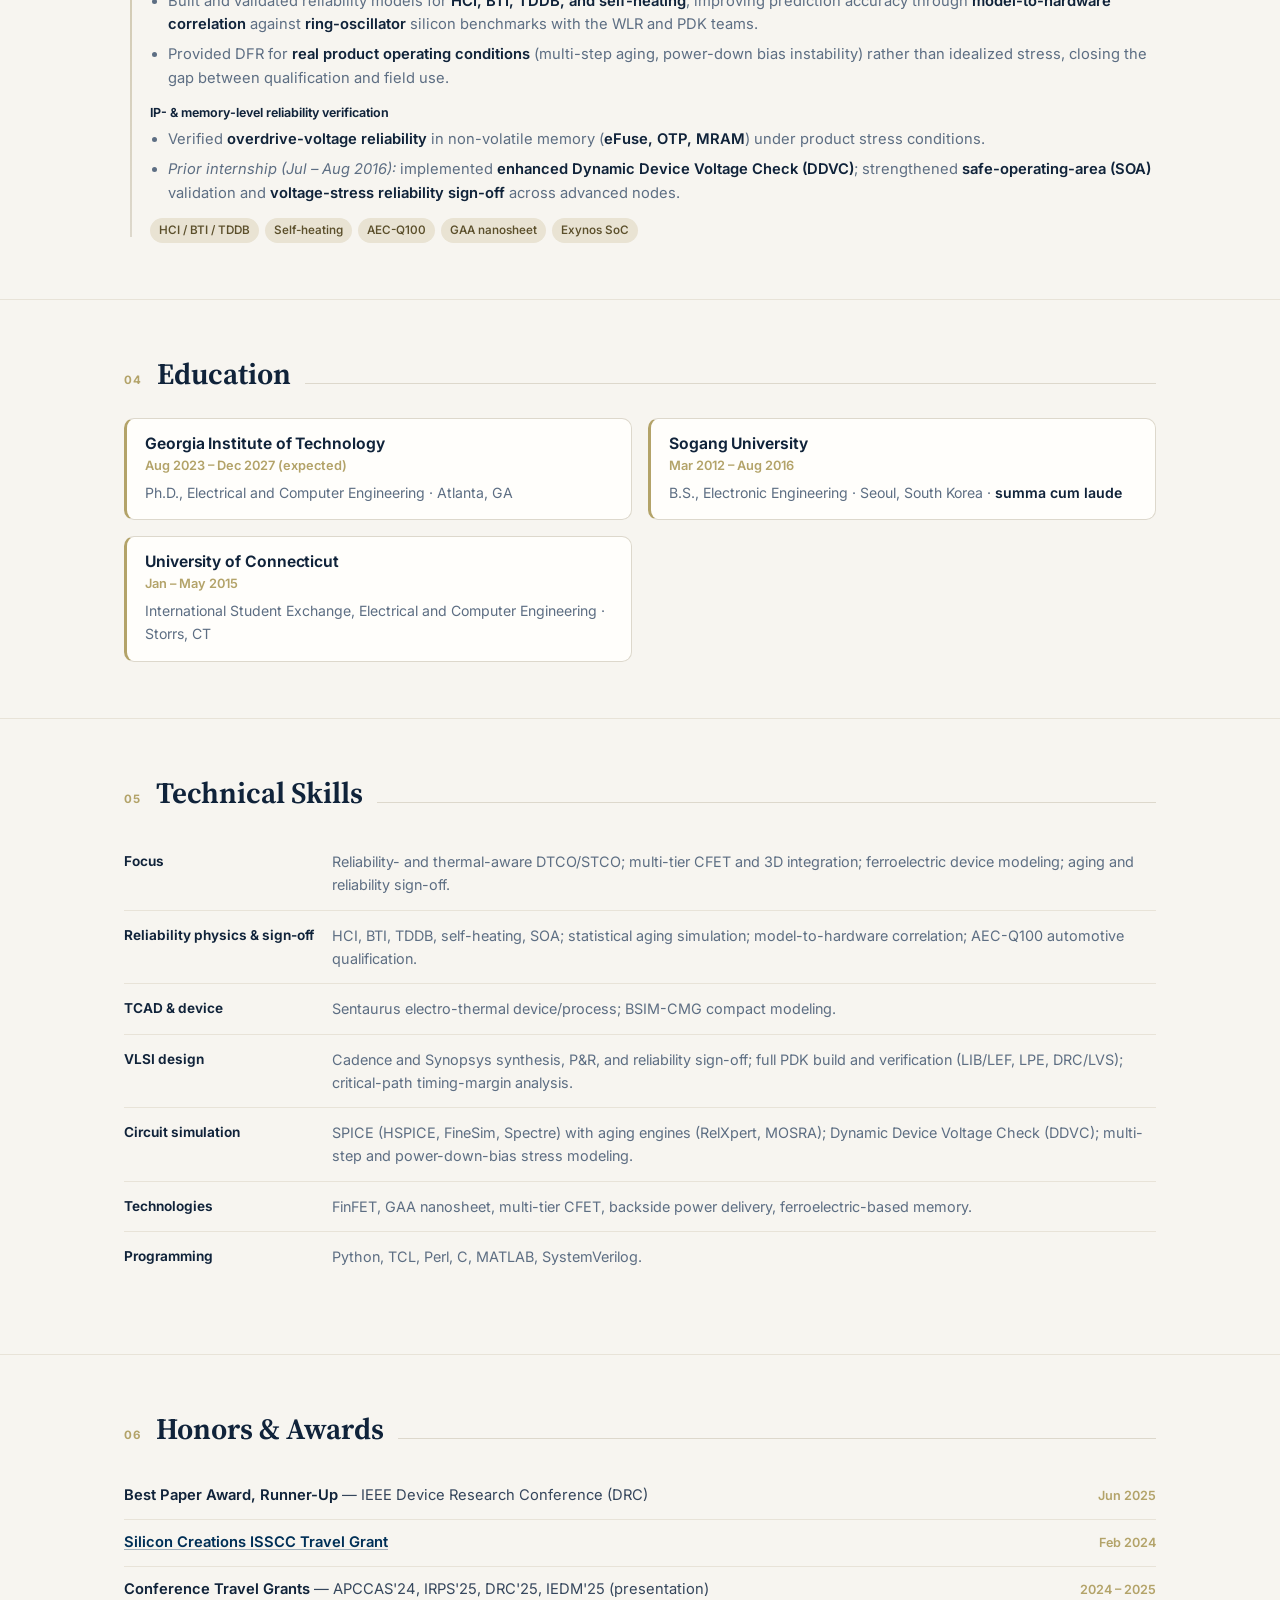
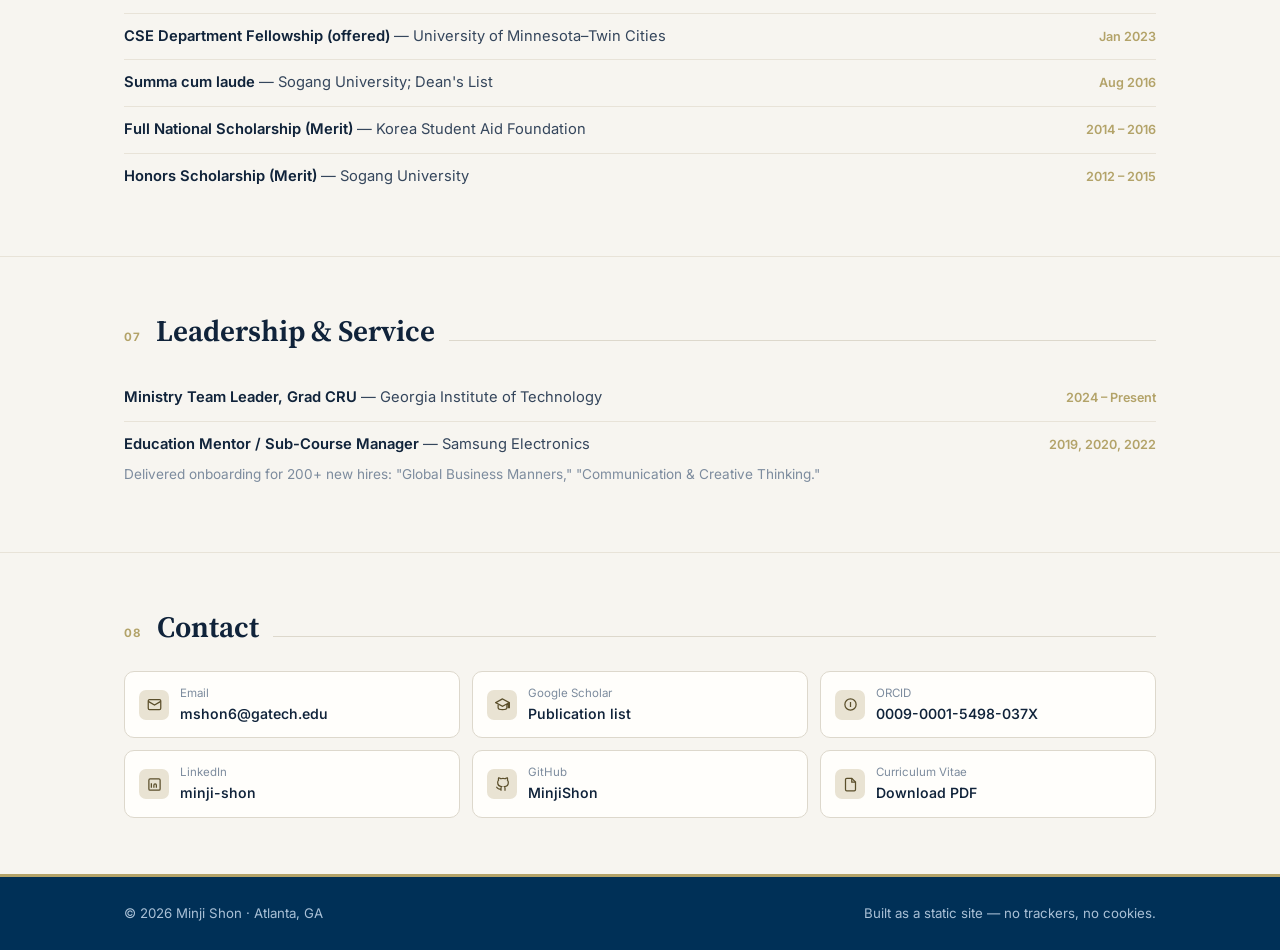
==== commit aa70bff1: "v2: Technical Skills row renamed from RTL-to-GDS to VLSI design Co-Authored-By: Claude Opus 5 <norep" ====
--- a/v2/index.html
+++ b/v2/index.html
@@ -525,7 +525,7 @@
         <dd>Sentaurus electro-thermal device/process; BSIM-CMG compact modeling.</dd>
       </div>
       <div class="skill-row">
-        <dt>RTL-to-GDS</dt>
+        <dt>VLSI design</dt>
         <dd>Cadence and Synopsys synthesis, P&amp;R, and reliability sign-off; full PDK build and
           verification (LIB/LEF, LPE, DRC/LVS); critical-path timing-margin analysis.</dd>
       </div>
--- a/v2/assets/style.css
+++ b/v2/assets/style.css
@@ -260,7 +260,7 @@
 }
 .research-item:hover { border-color: var(--gold); transform: translateY(-2px); box-shadow: var(--shadow-md); }
 .research-item .thumb { background: var(--image-bg); border-bottom: 1px solid var(--line); padding: 10px; }
-.research-item .thumb img { width: 100%; aspect-ratio: 2.2 / 1; object-fit: contain; }
+.research-item .thumb img { width: 100%; height: auto; display: block; border-radius: 3px; }
 .research-item .body { padding: 16px 18px 18px; }
 .research-item h3 { margin-bottom: 7px; }
 .research-item h3::before {
@@ -385,18 +385,28 @@
 .pub-group-title .count { font-family: var(--sans); font-size: .76rem; color: var(--faint); font-weight: 500; }
 
 .pub-entry {
-  display: grid; grid-template-columns: 150px 1fr; gap: 18px;
-  padding: 16px 0; border-top: 1px solid var(--line-soft);
+  display: grid; grid-template-columns: 210px 1fr; gap: 20px;
+  padding: 18px 0; border-top: 1px solid var(--line-soft);
 }
 .pub-entry:first-of-type { border-top: none; }
 .pub-thumb {
   background: var(--image-bg); border: 1px solid var(--line); border-radius: 8px;
   padding: 6px; align-self: start;
 }
-.pub-thumb img { width: 100%; aspect-ratio: 4 / 3; object-fit: contain; }
+.pub-thumb img { width: 100%; height: auto; display: block; border-radius: 3px; }
+/* an entry whose figure cannot be shown gets the employer's mark instead */
+.pub-thumb.logo-tile {
+  display: grid; place-items: center; aspect-ratio: 3 / 2; padding: 0;
+  background: linear-gradient(150deg, var(--navy) 0%, var(--navy-deep) 100%);
+  border-color: var(--navy-deep);
+}
+.pub-thumb.logo-tile img {
+  width: 66%; height: auto; filter: brightness(0) invert(1); opacity: .92;
+}
+
 /* entries without a figure get a navy monogram tile rather than a gap */
 .pub-thumb.empty {
-  display: grid; place-items: center; aspect-ratio: 4 / 3; padding: 0;
+  display: grid; place-items: center; aspect-ratio: 3 / 2; padding: 0;
   background: linear-gradient(150deg, var(--navy) 0%, var(--navy-deep) 100%);
   border-color: var(--navy-deep); color: var(--gold);
   font-family: var(--serif); font-size: 1.25rem; font-weight: 650; letter-spacing: .04em;
@@ -444,7 +454,7 @@
   .figure-strip { grid-template-columns: 1fr; }
   .skill-row { grid-template-columns: 1fr; gap: 3px; }
   .pub-entry { grid-template-columns: 1fr; }
-  .pub-thumb { max-width: 230px; }
+  .pub-thumb { max-width: 280px; }
   .nav-links a { padding: 6px 7px; font-size: .84rem; }
   section { padding: 42px 0; }
 }
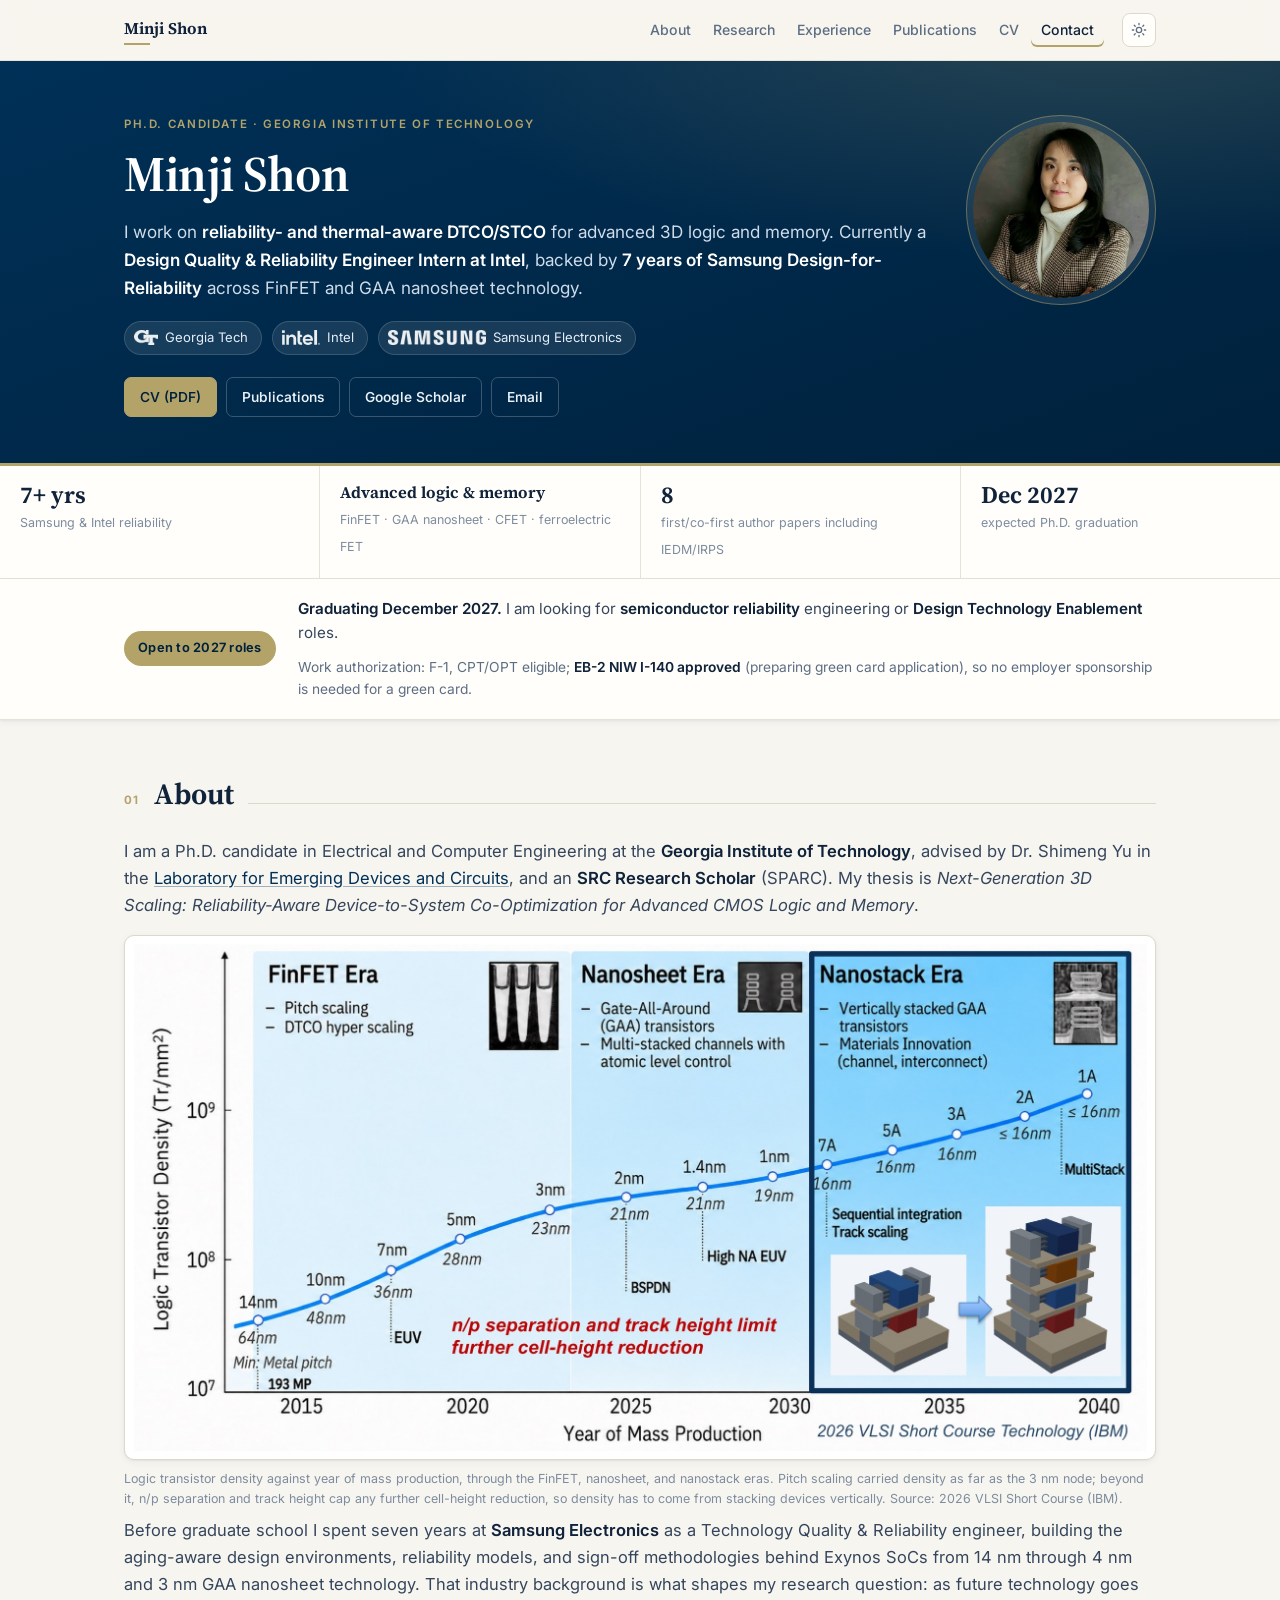
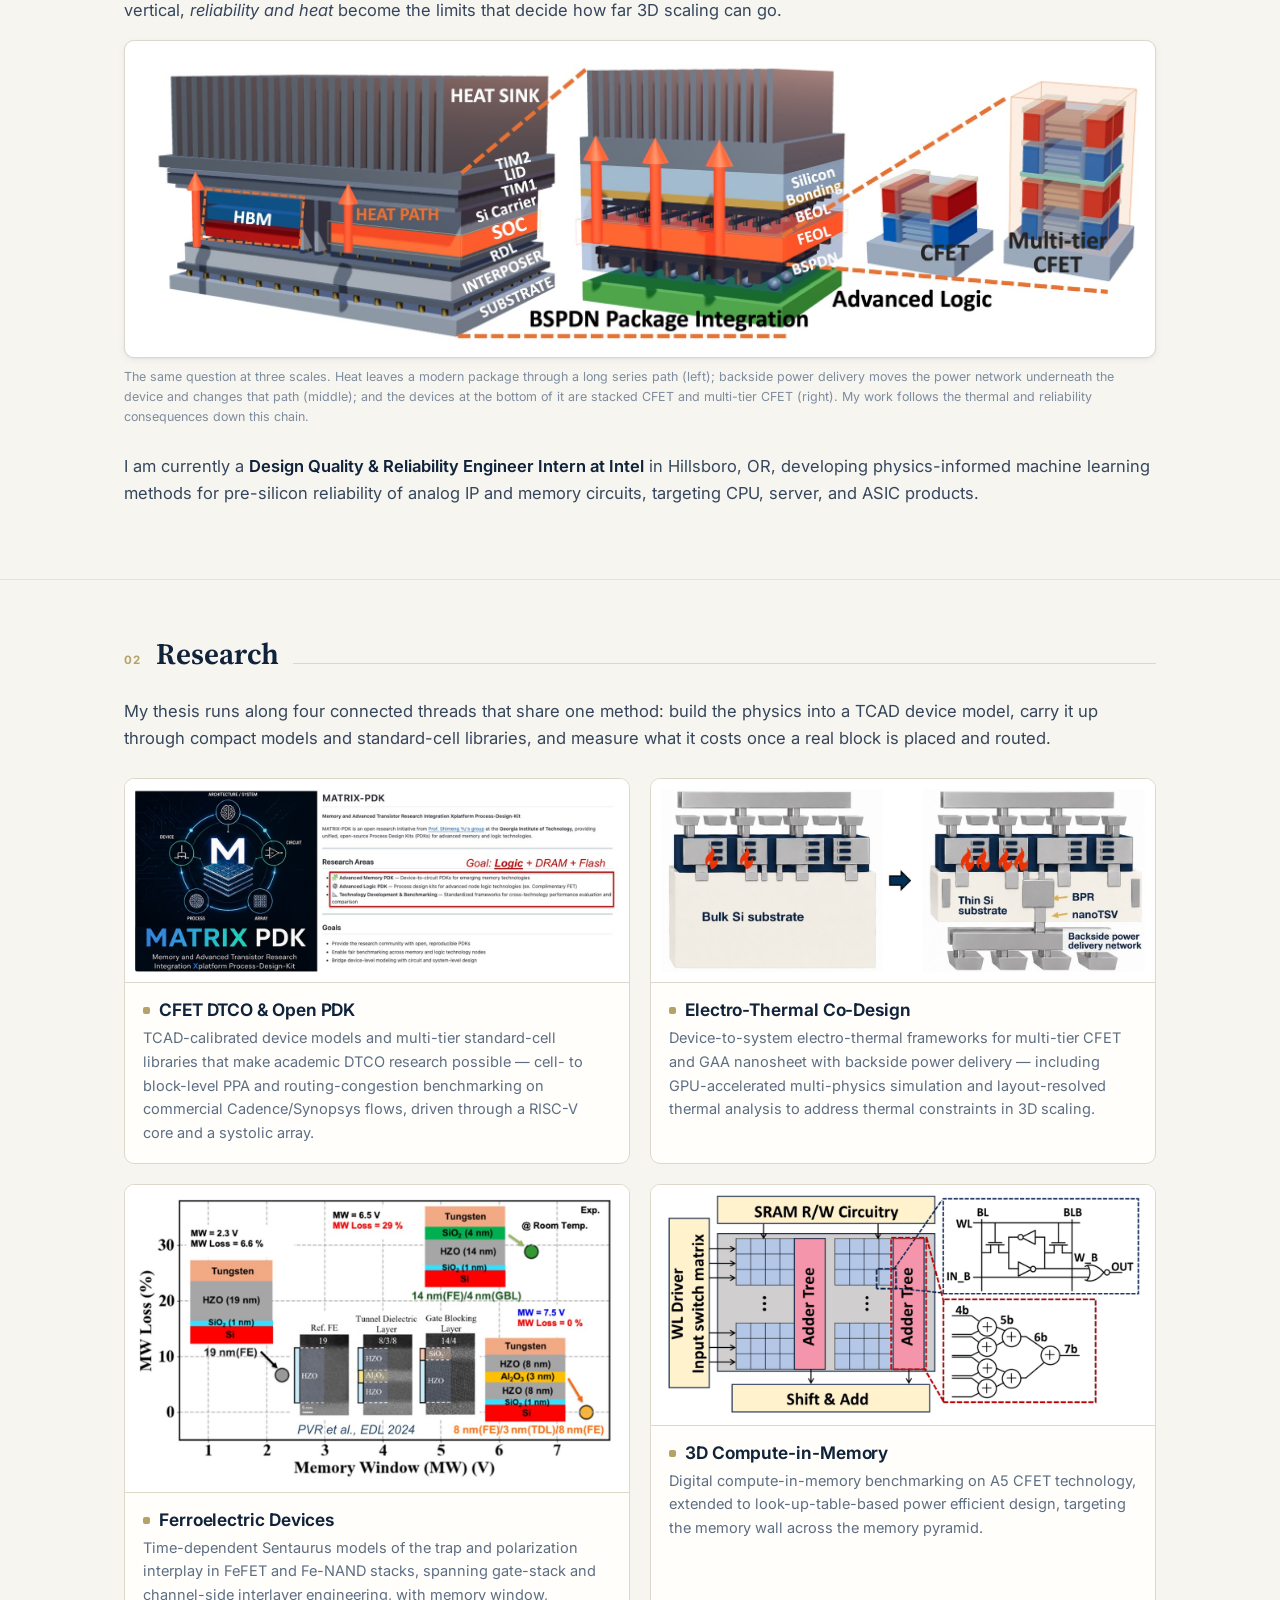
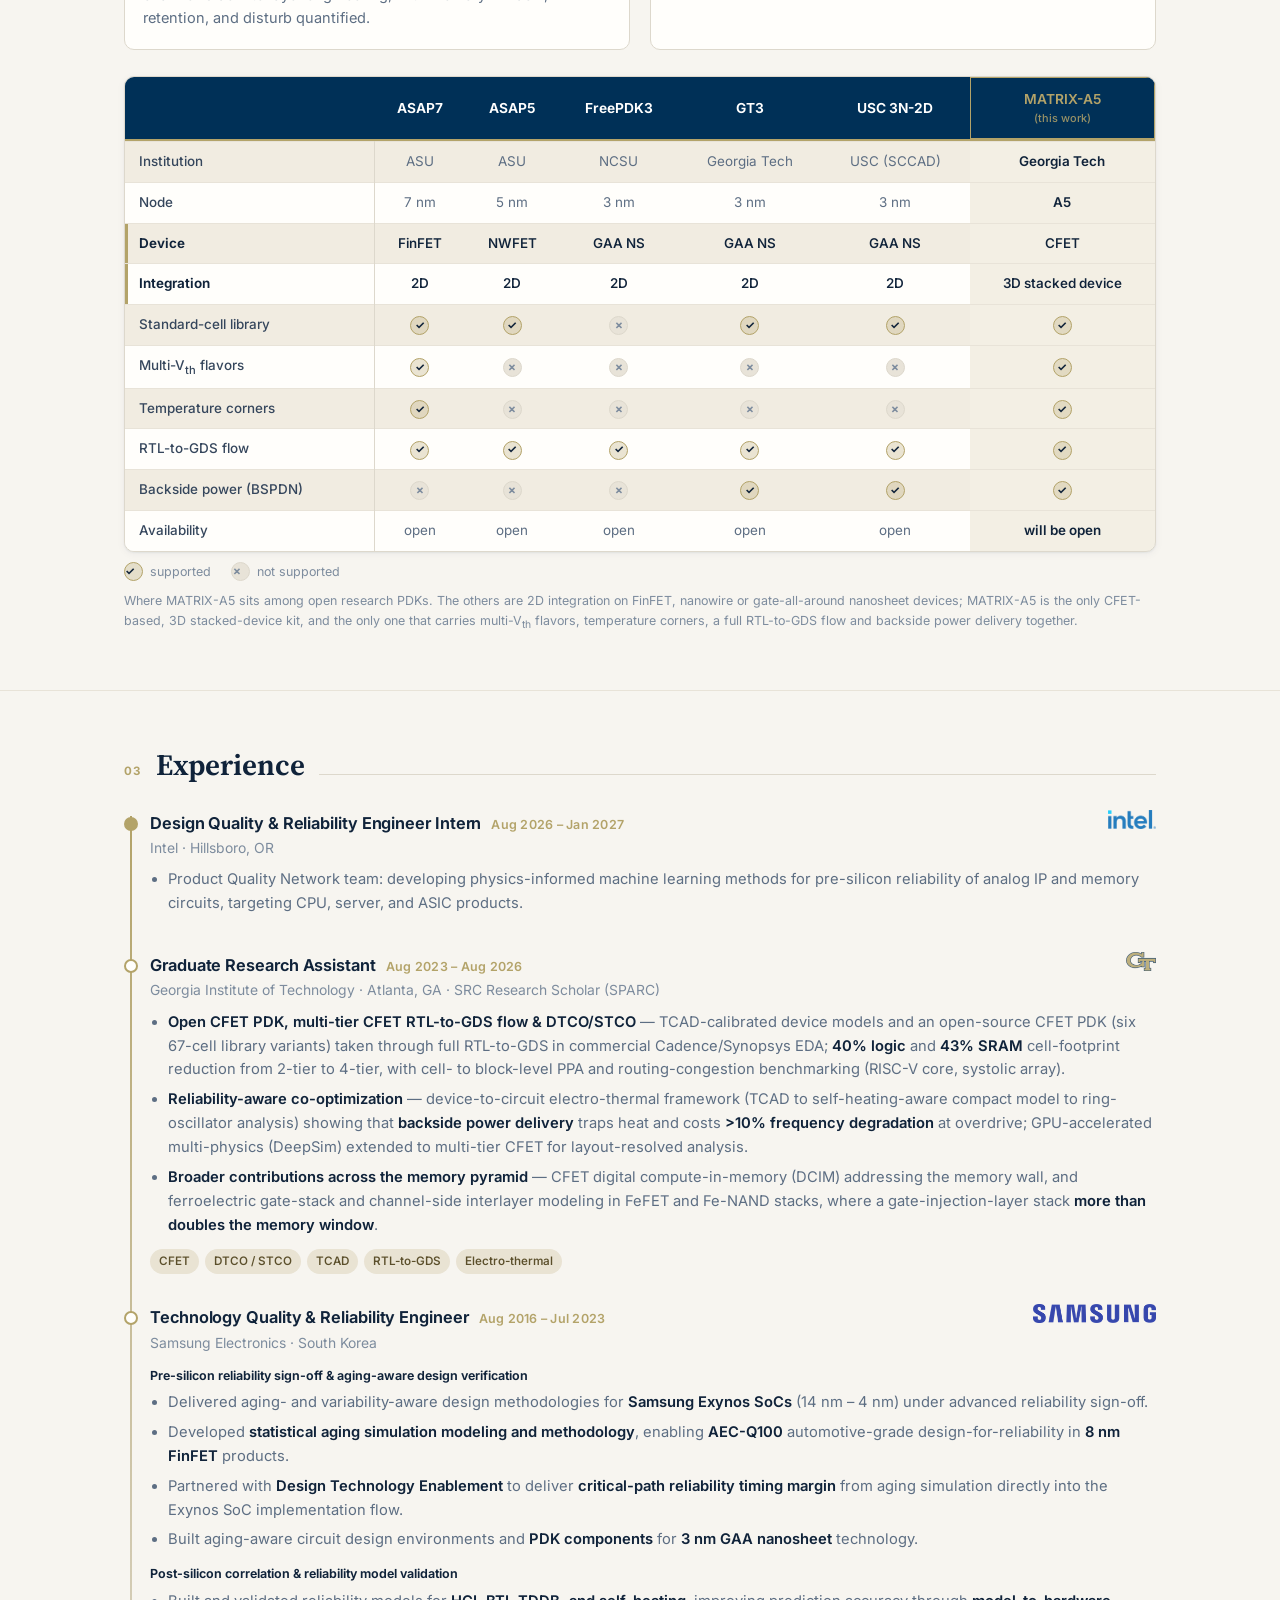
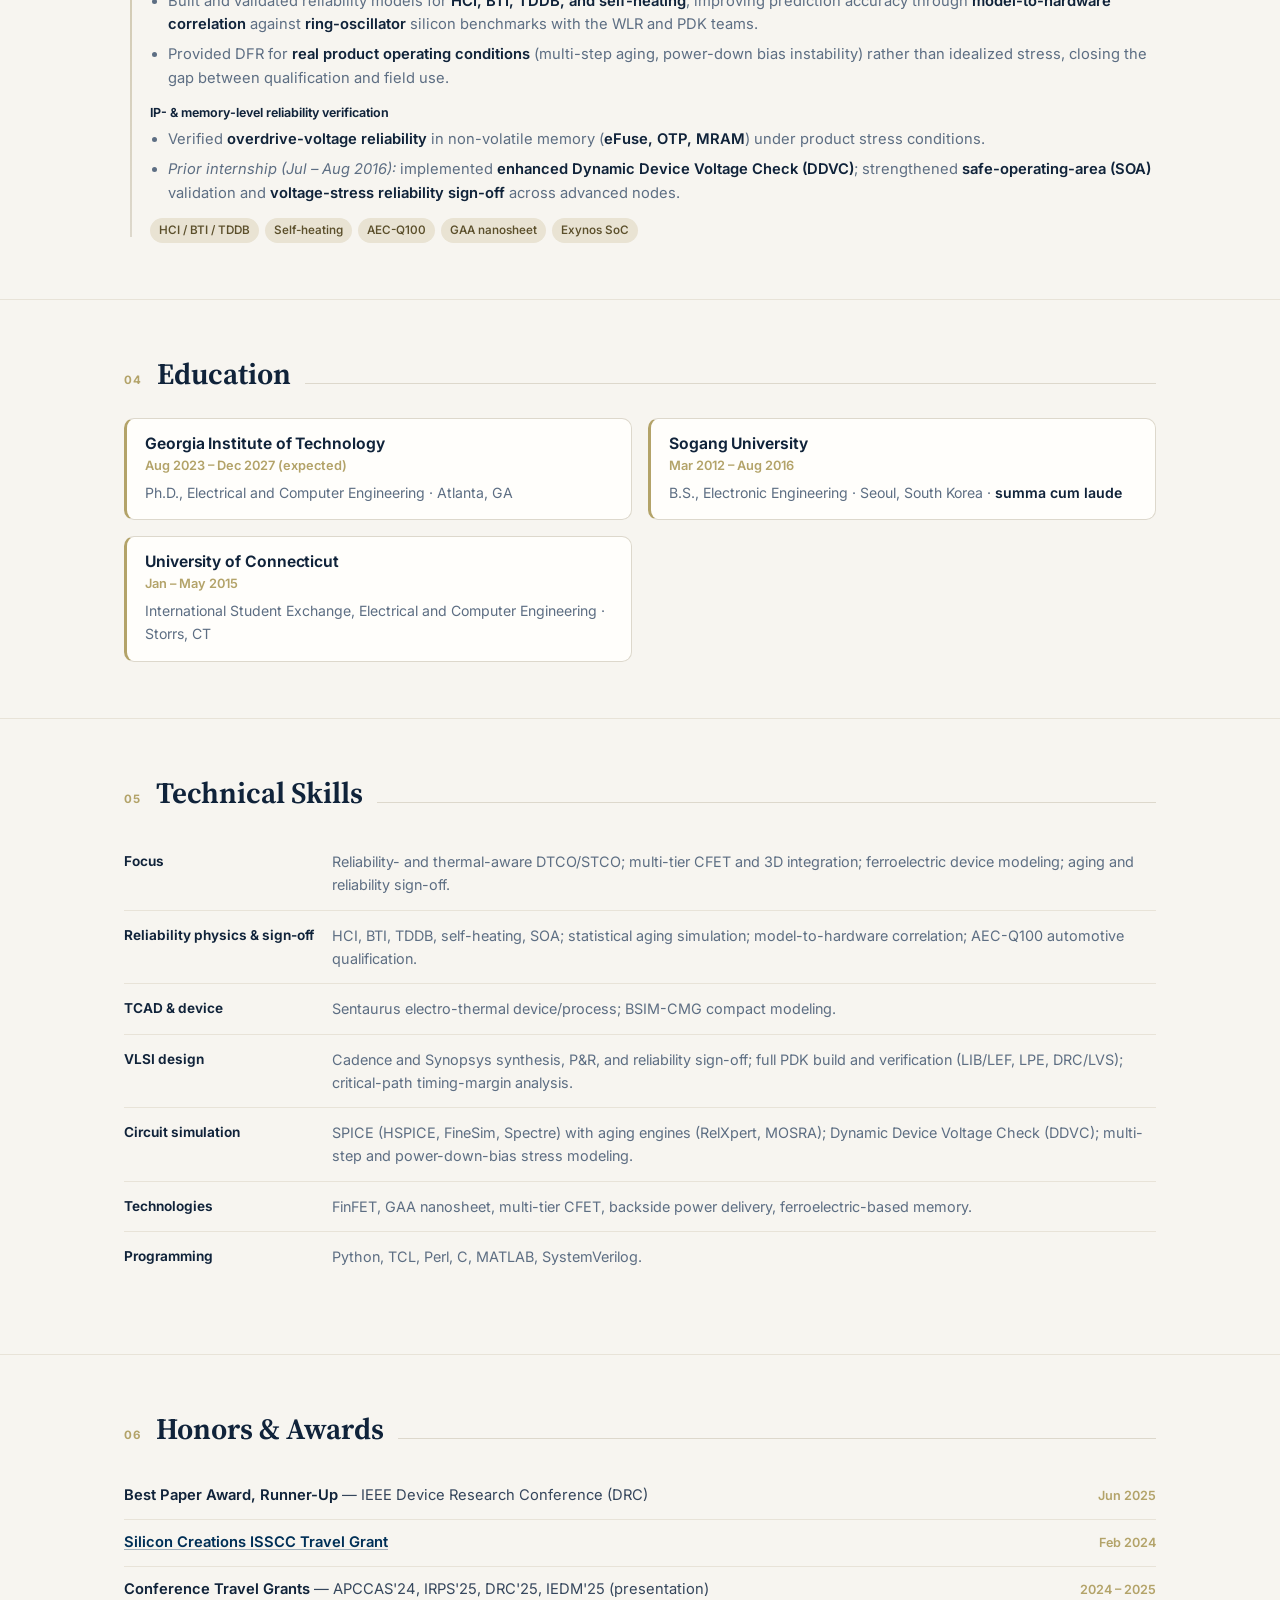
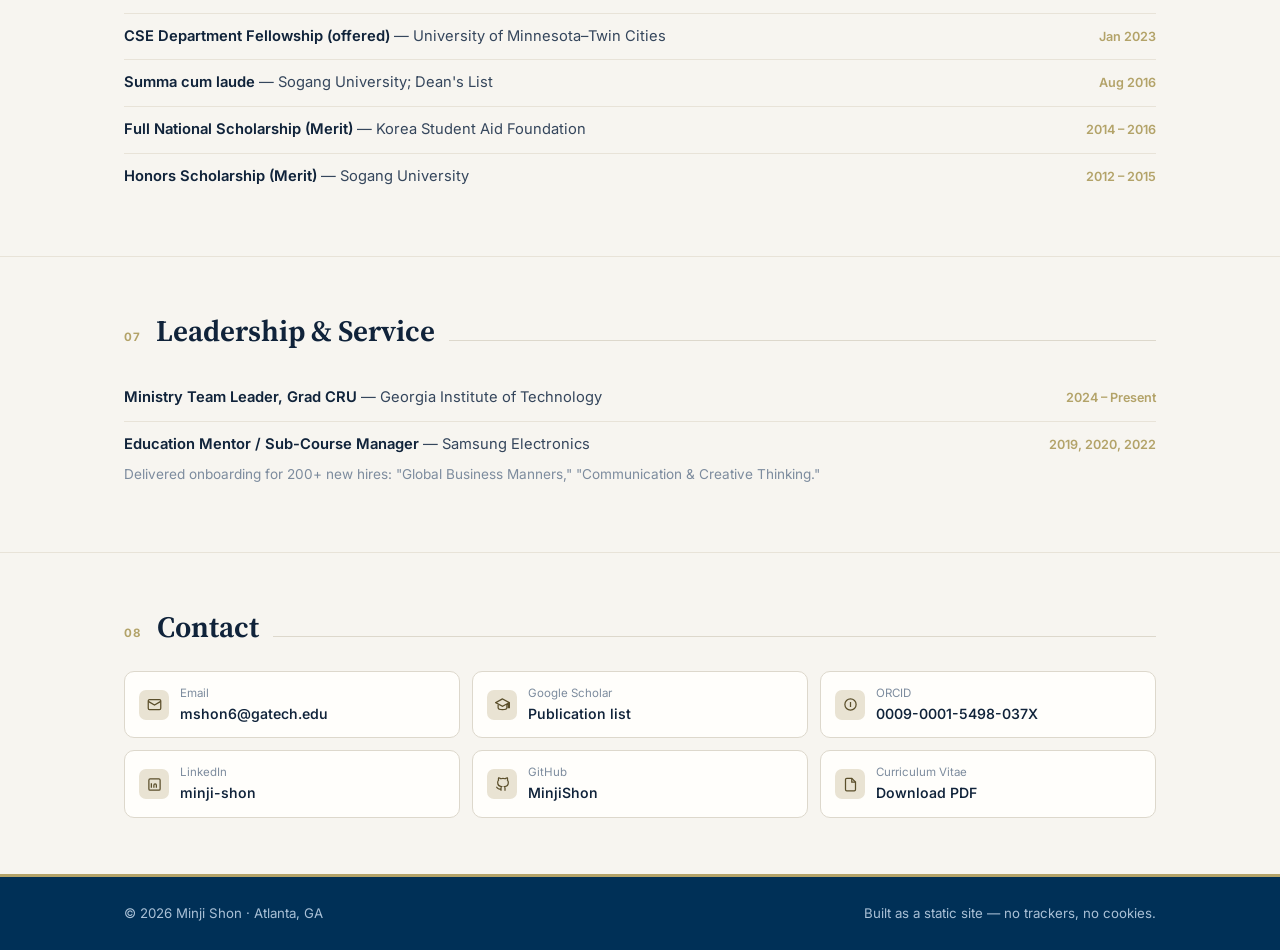
==== commit 0f2928ae: "Link the MATRIX PDK org from [T1]; rewrite the Research summary [T1] now carries an "Open PDK on Git" ====
--- a/v2/index.html
+++ b/v2/index.html
@@ -173,8 +173,9 @@
     <div class="section-heading"><span class="num">02</span><h2>Research</h2></div>
 
     <p class="lede" style="margin-bottom:26px">
-      My thesis runs along four connected threads, from TCAD device physics up to full RTL-to-GDS
-      implementation and reliability sign-off.
+      My thesis runs along four connected threads that share one method: build the physics into a
+      TCAD device model, carry it up through compact models and standard-cell libraries, and
+      measure what it costs once a real block is placed and routed.
     </p>
 
     <div class="research-grid">
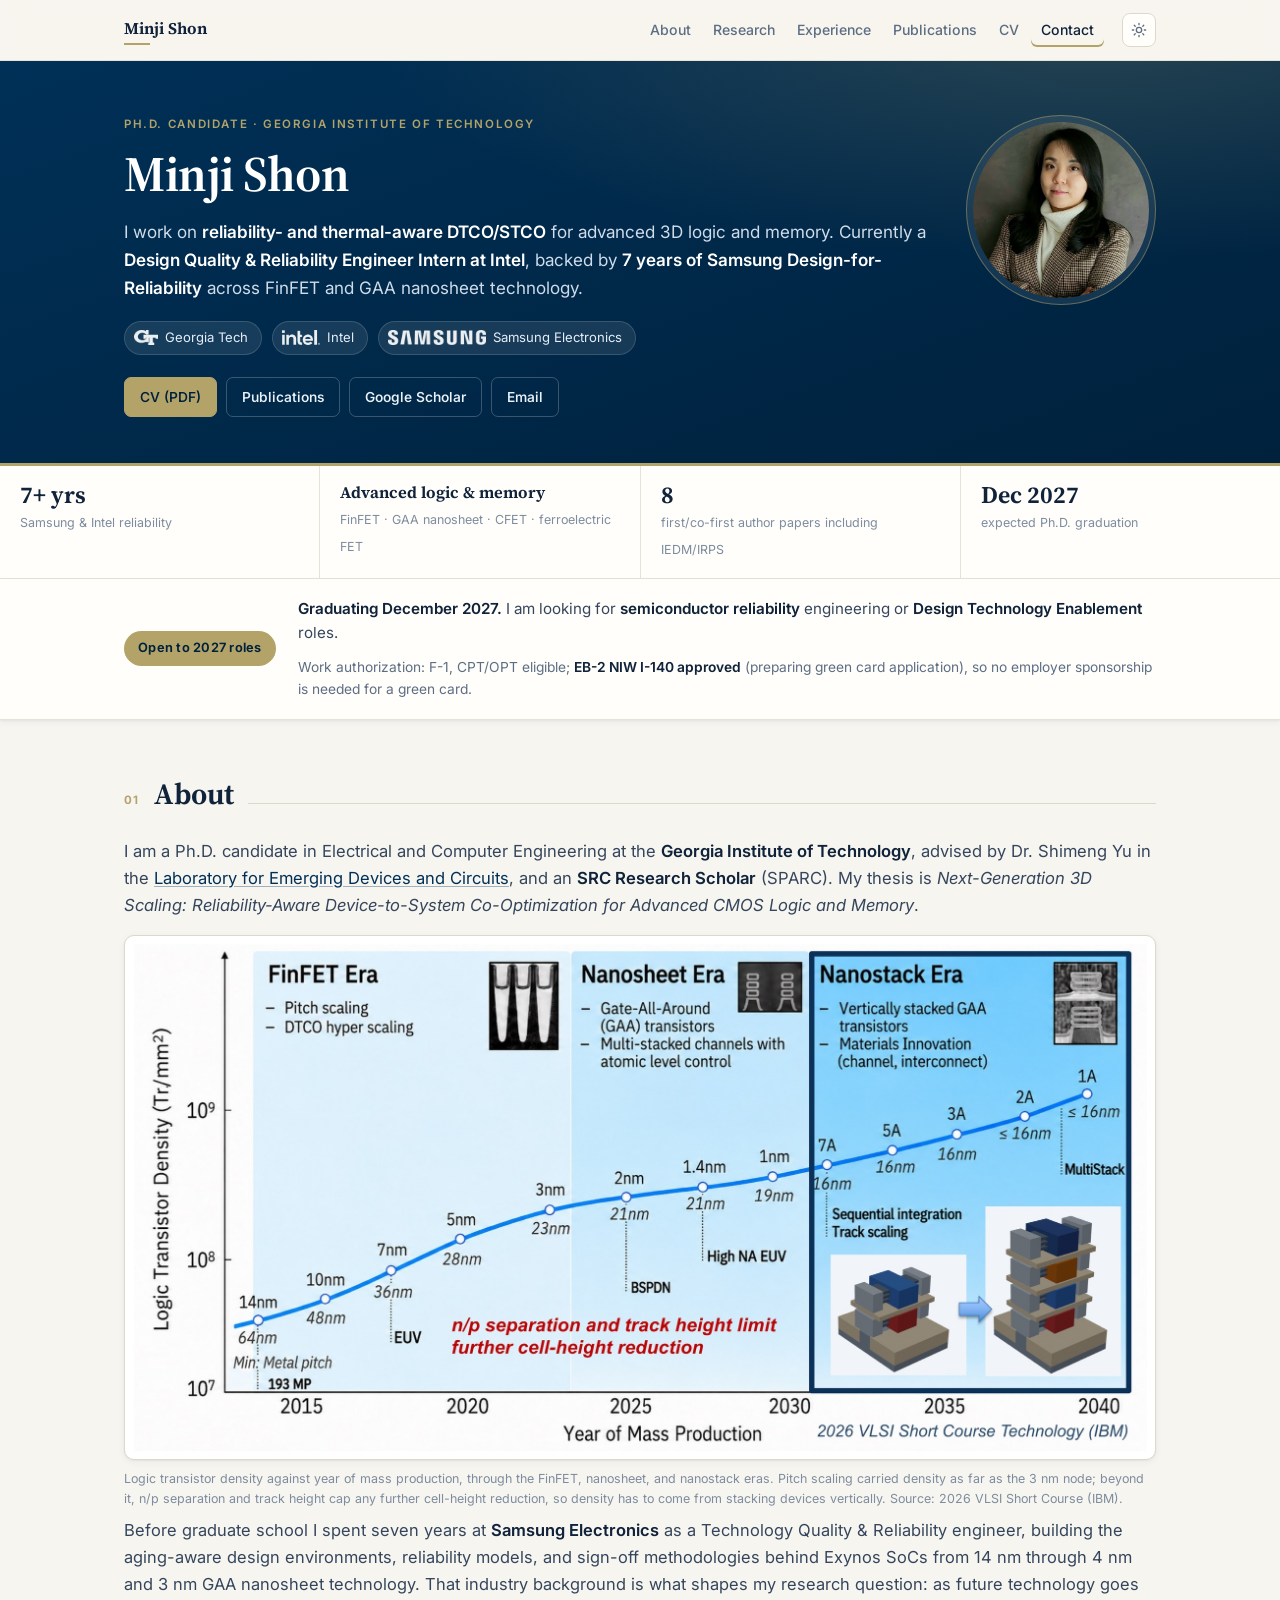
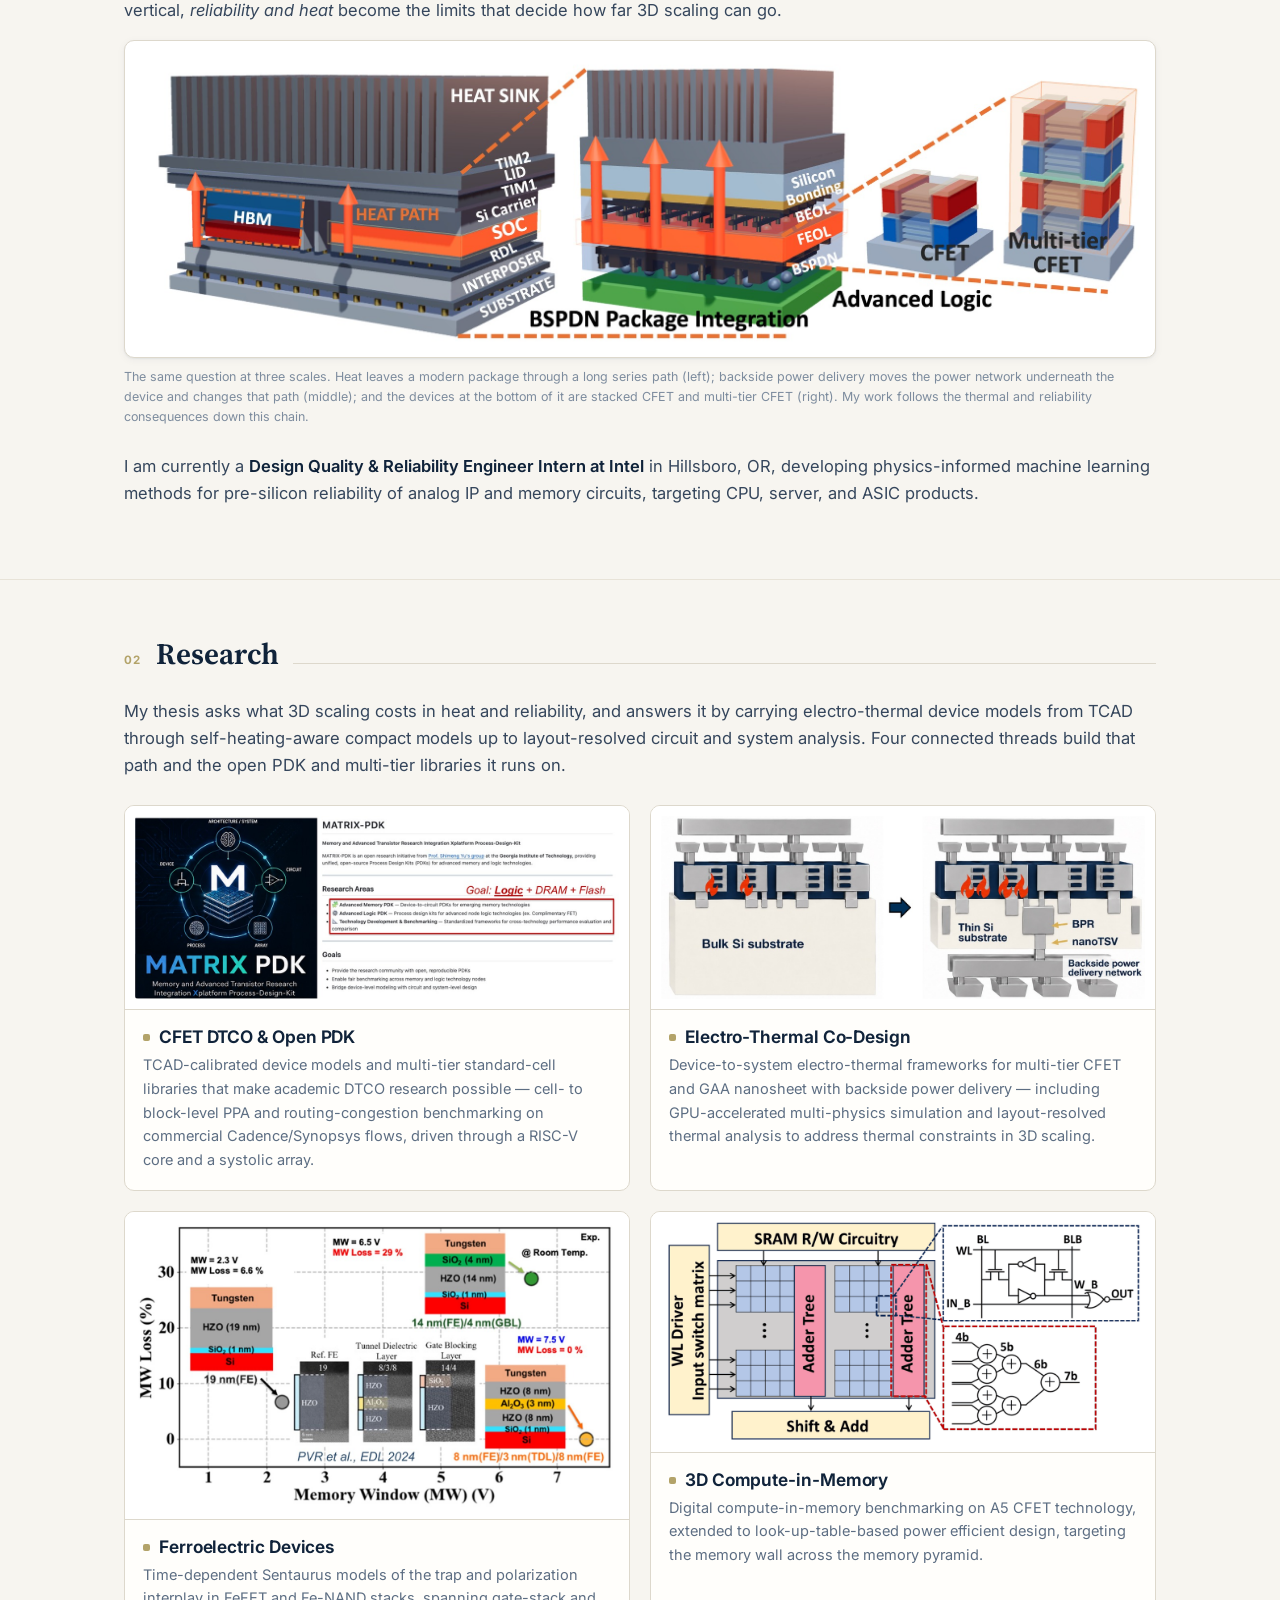
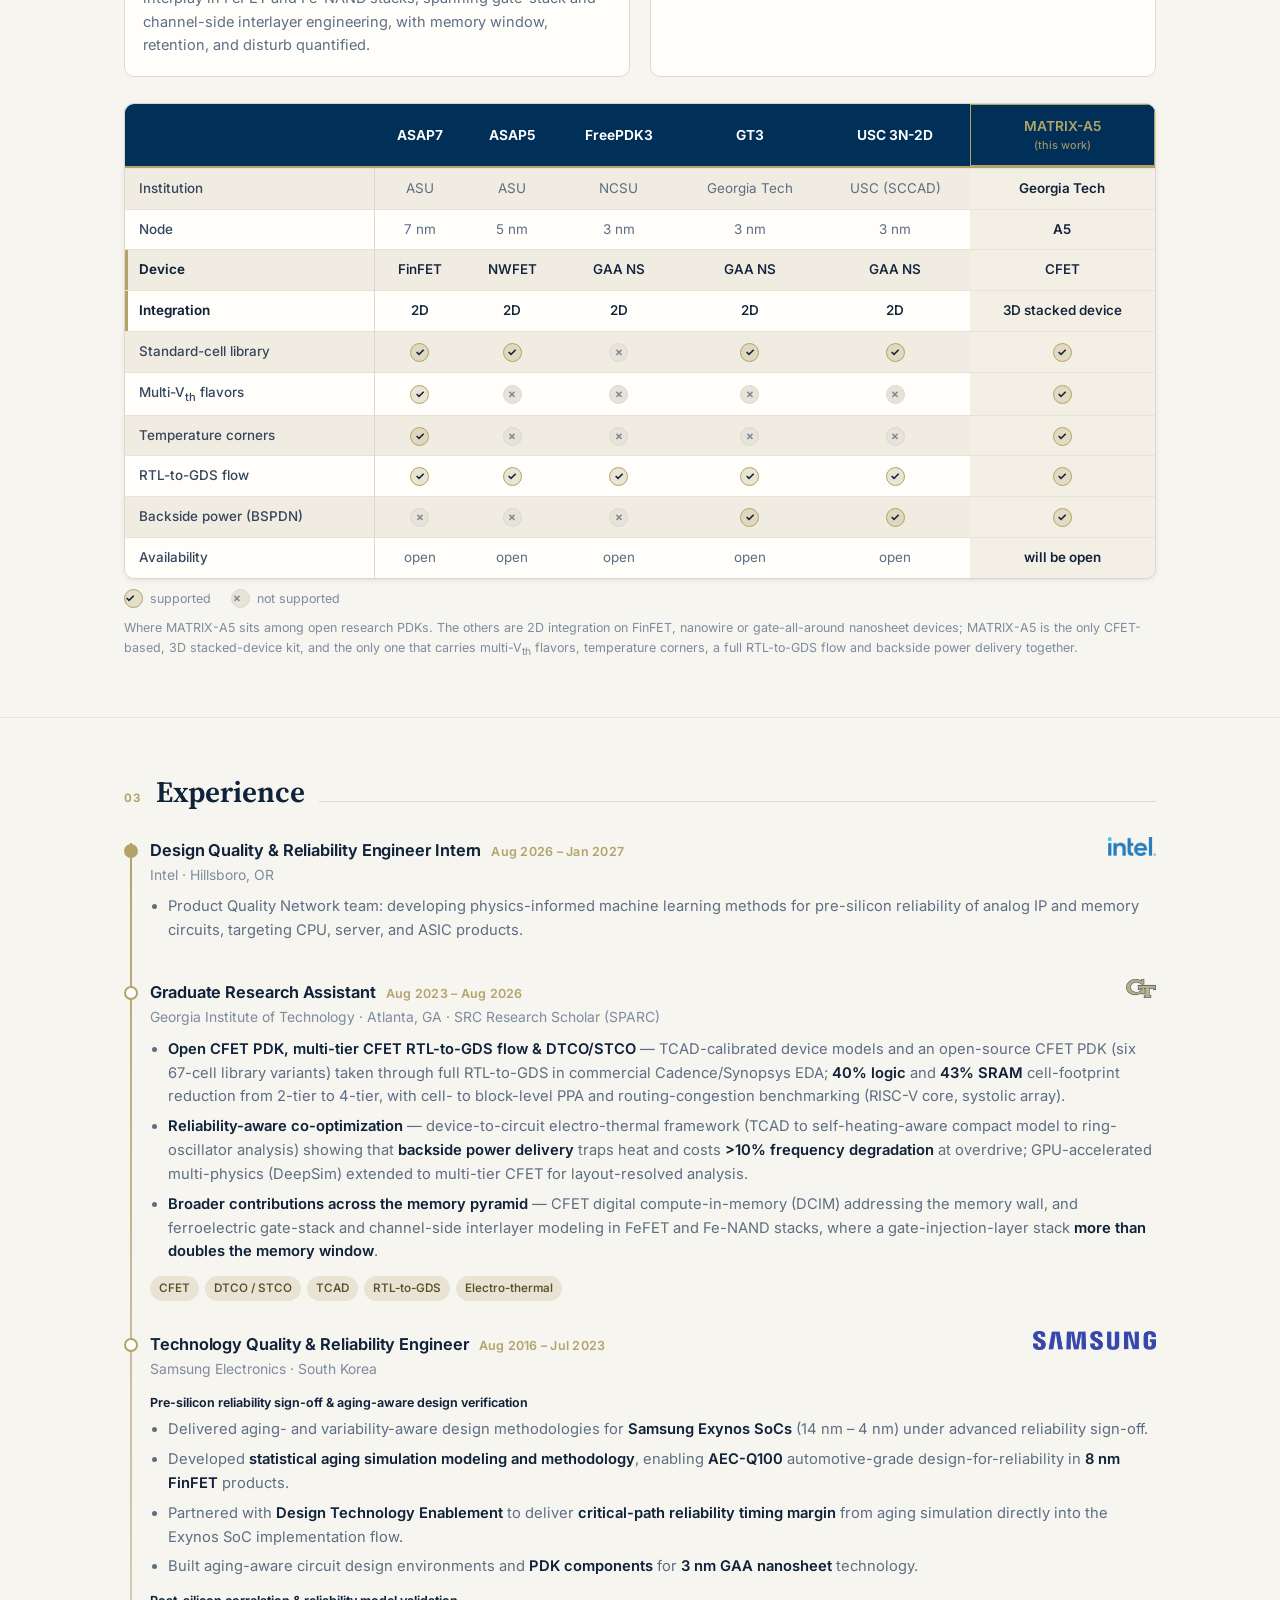
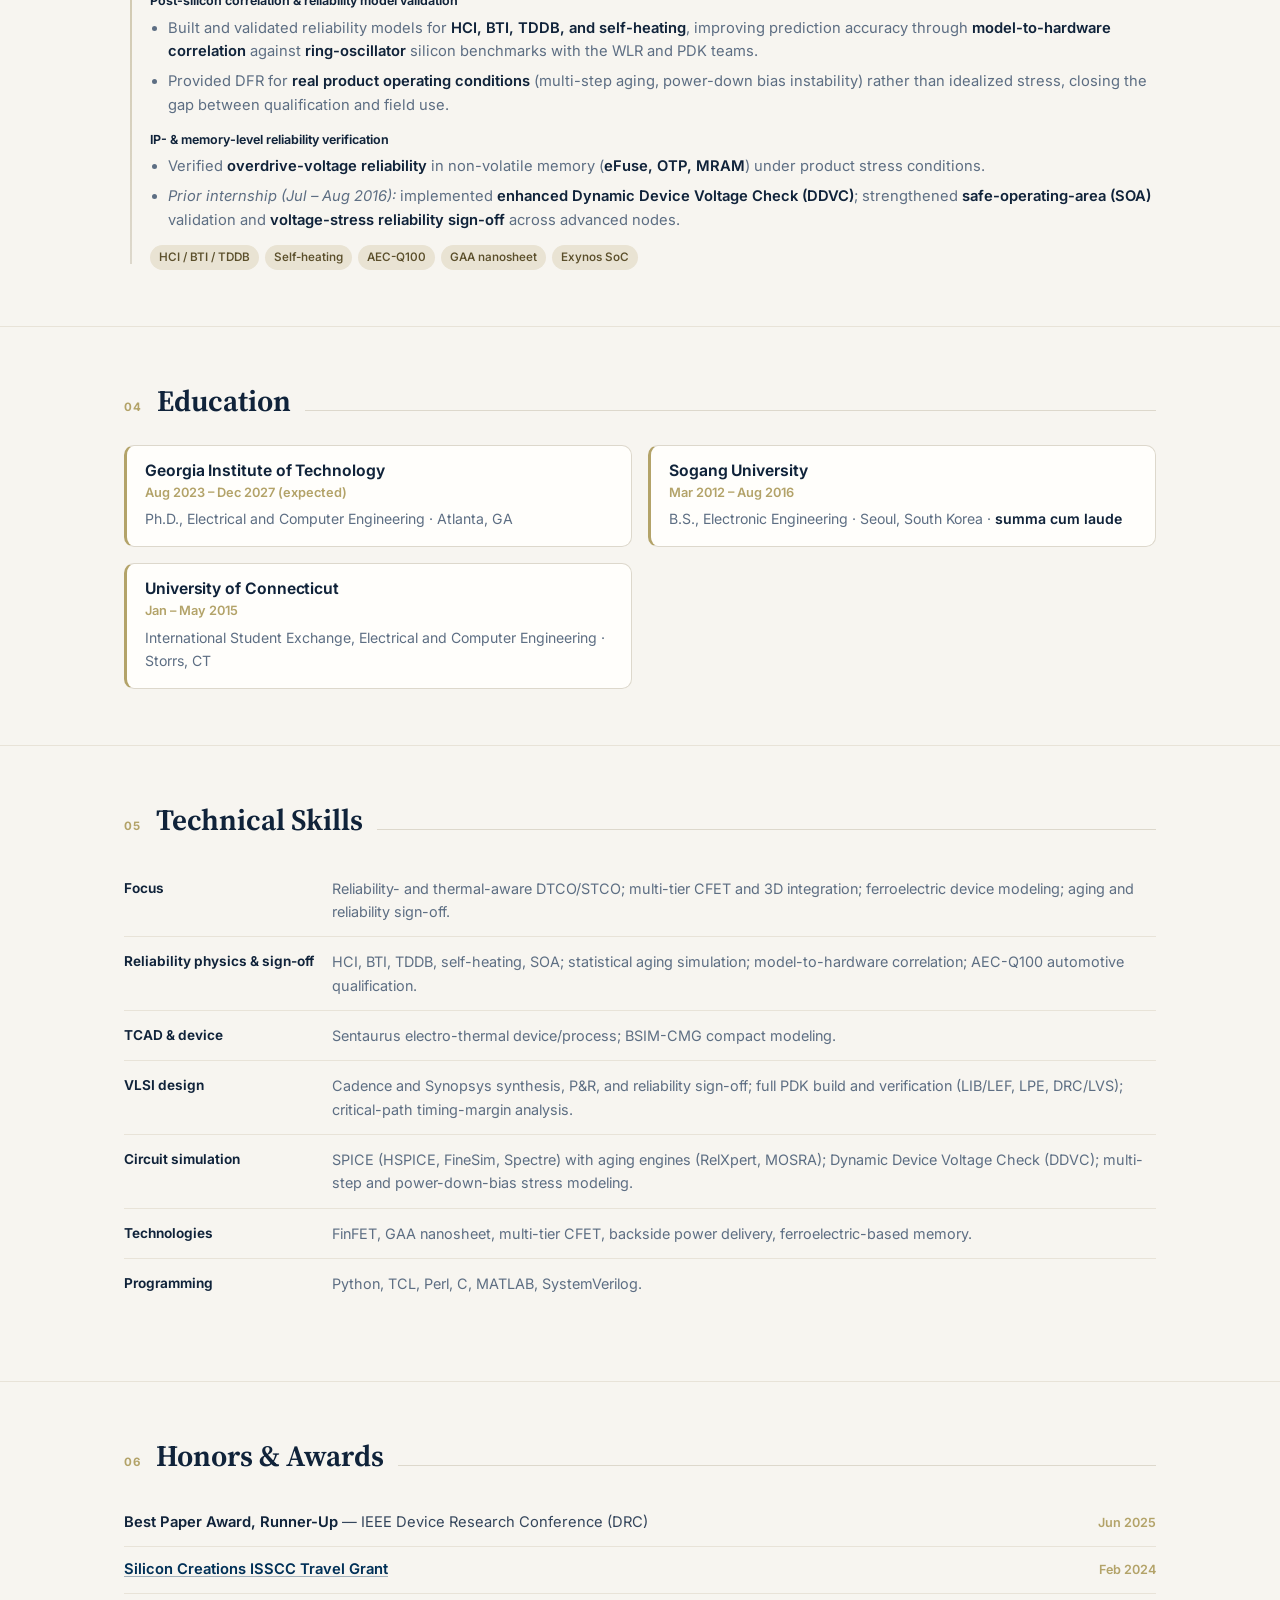
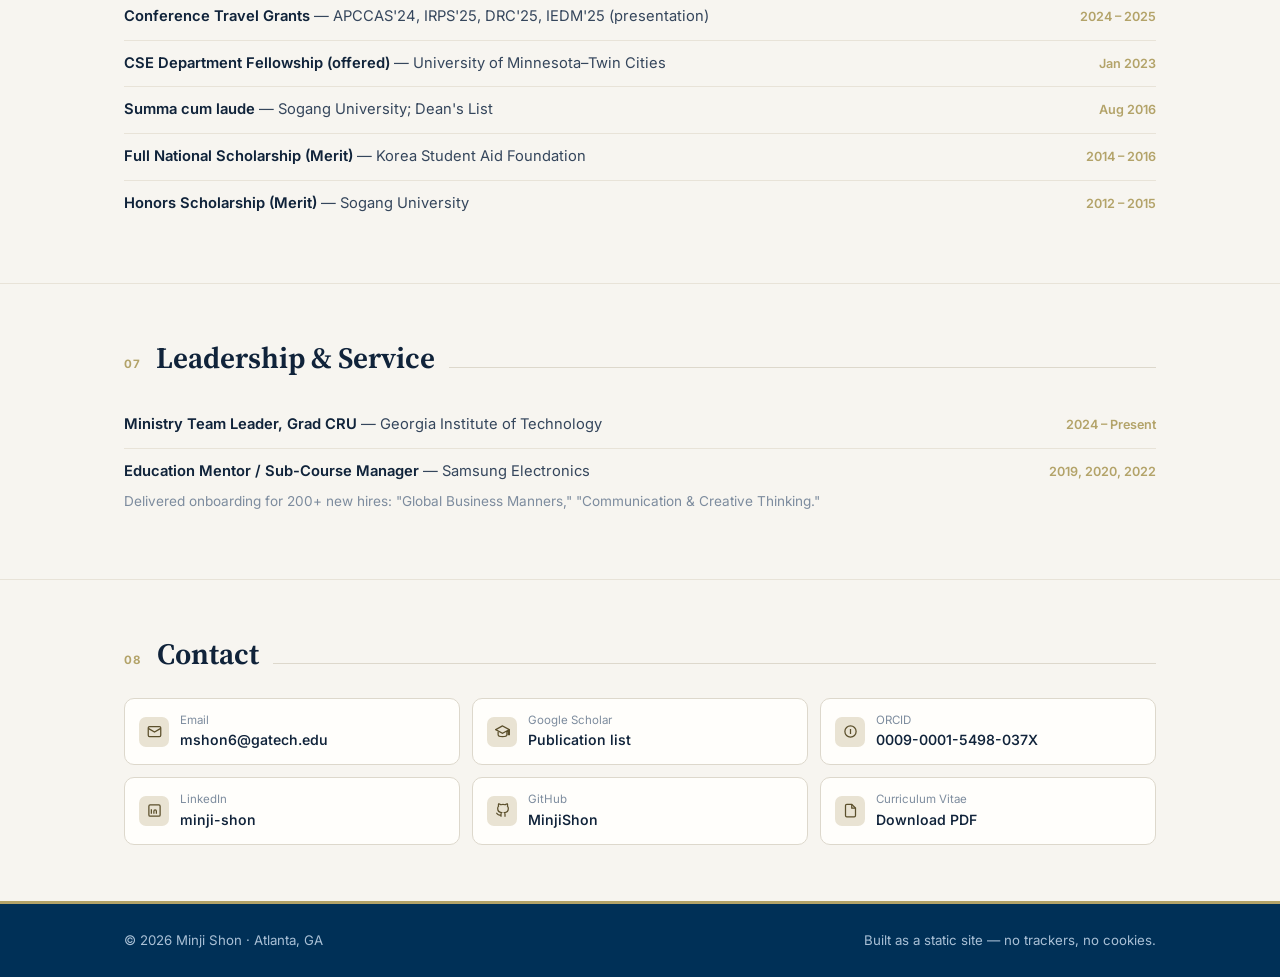
==== commit 0cd27d79: "Research summary leads with the electro-thermal work The previous wording described only the PDK and" ====
--- a/v2/index.html
+++ b/v2/index.html
@@ -173,9 +173,10 @@
     <div class="section-heading"><span class="num">02</span><h2>Research</h2></div>
 
     <p class="lede" style="margin-bottom:26px">
-      My thesis runs along four connected threads that share one method: build the physics into a
-      TCAD device model, carry it up through compact models and standard-cell libraries, and
-      measure what it costs once a real block is placed and routed.
+      My thesis asks what 3D scaling costs in heat and reliability, and answers it by carrying
+      electro-thermal device models from TCAD through self-heating-aware compact models up to
+      layout-resolved circuit and system analysis. Four connected threads build that path and the
+      open PDK and multi-tier libraries it runs on.
     </p>
 
     <div class="research-grid">
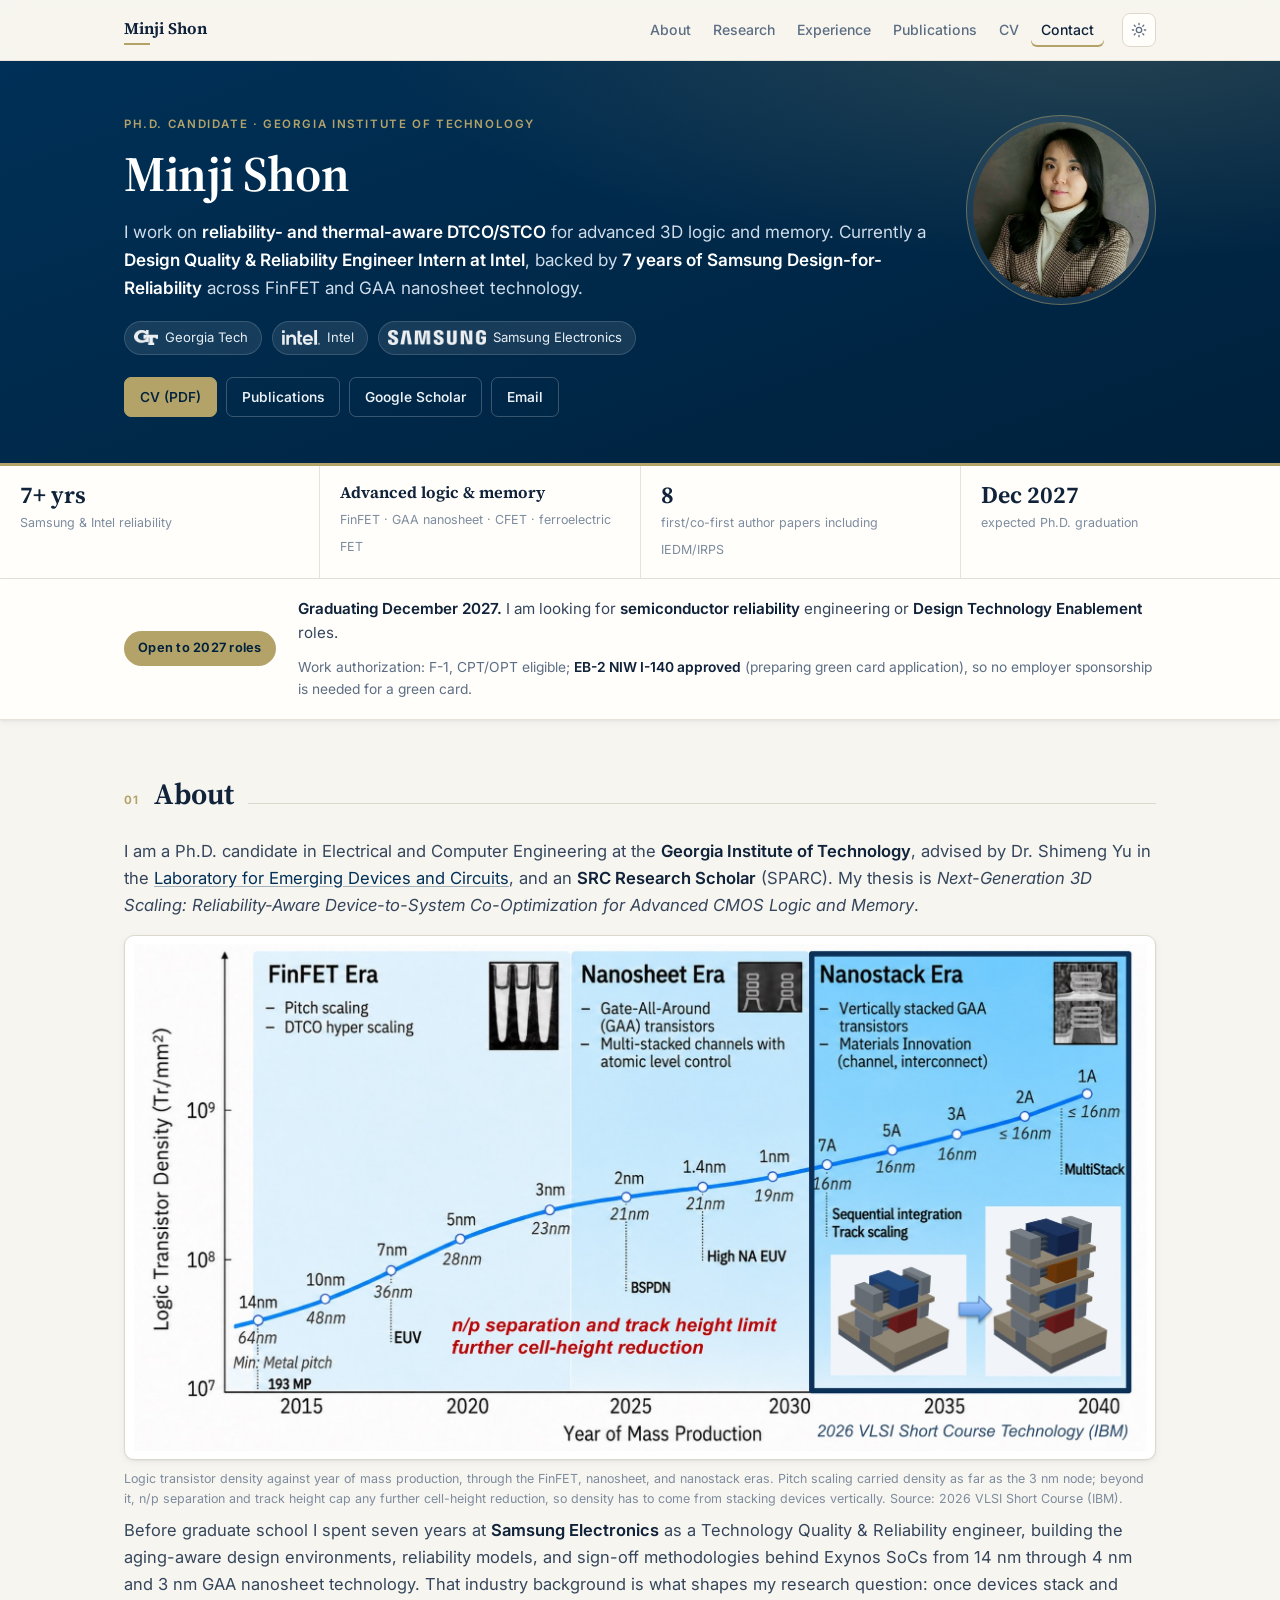
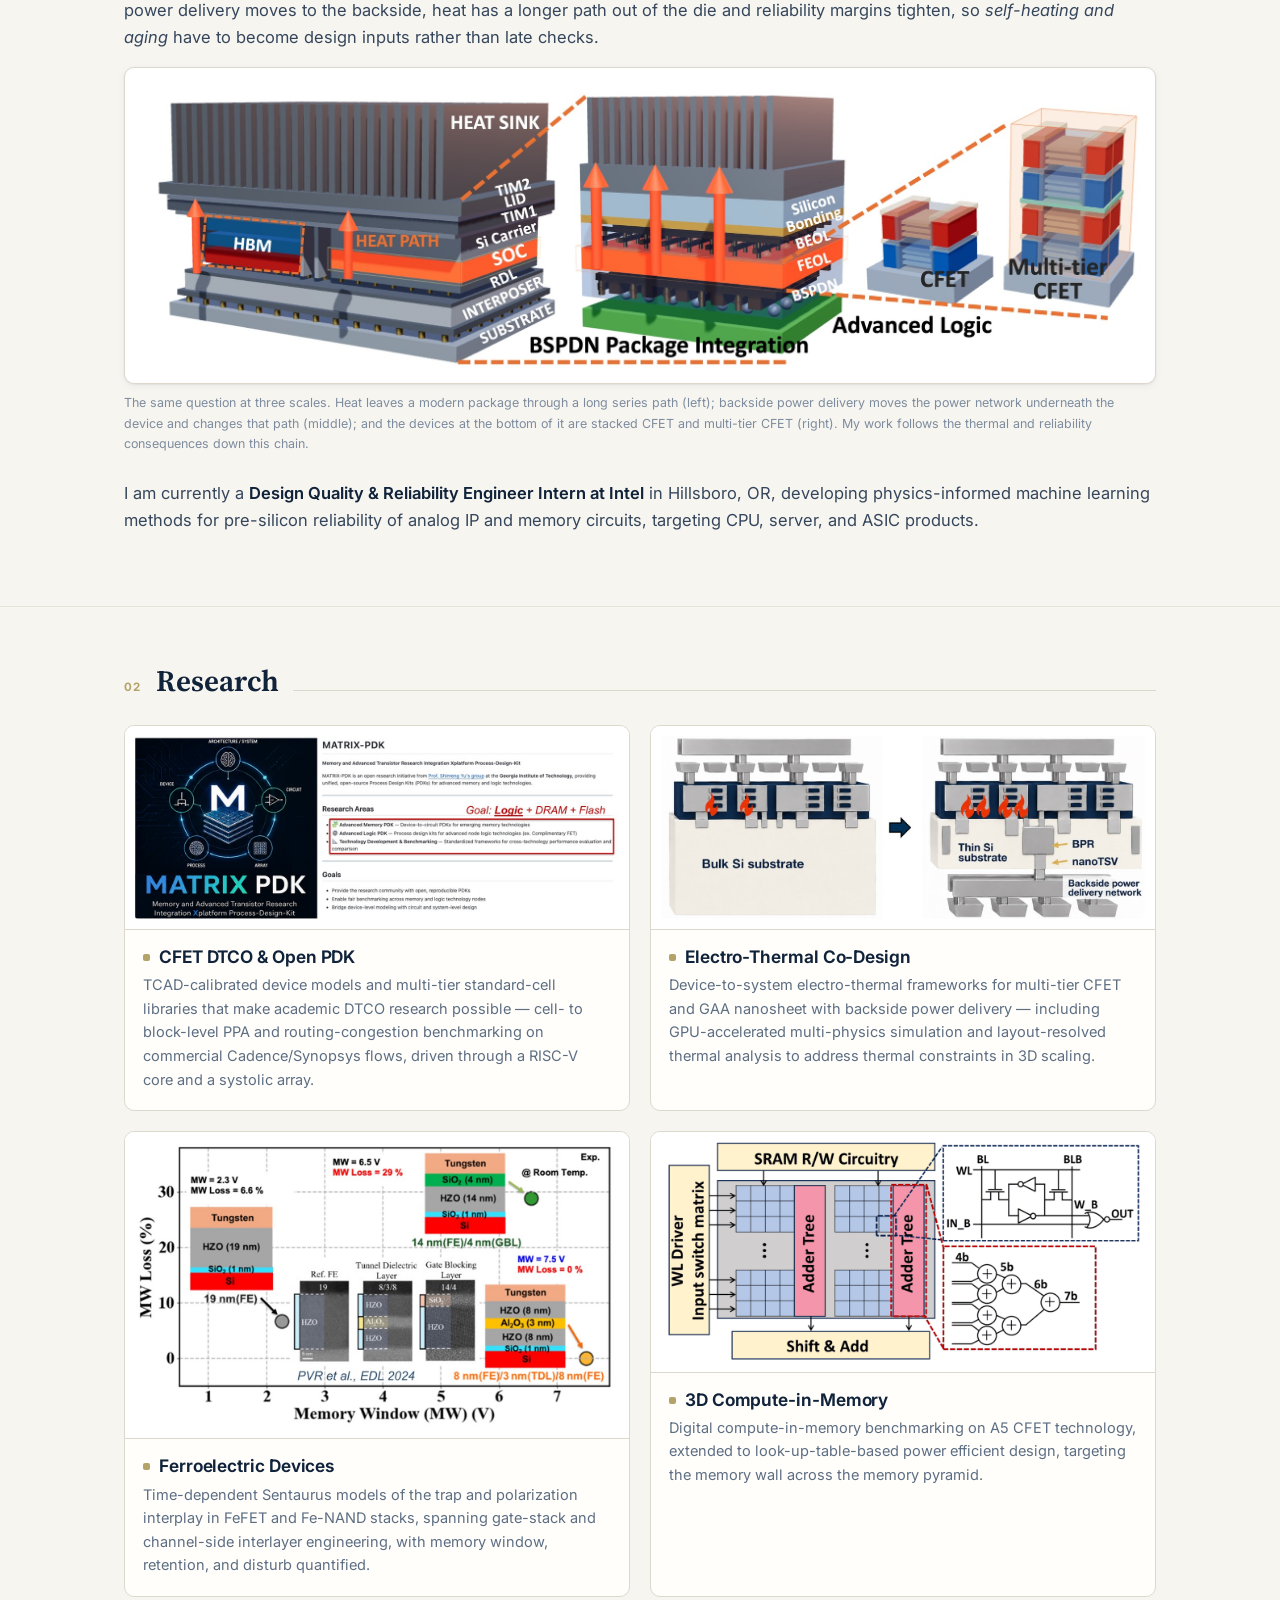
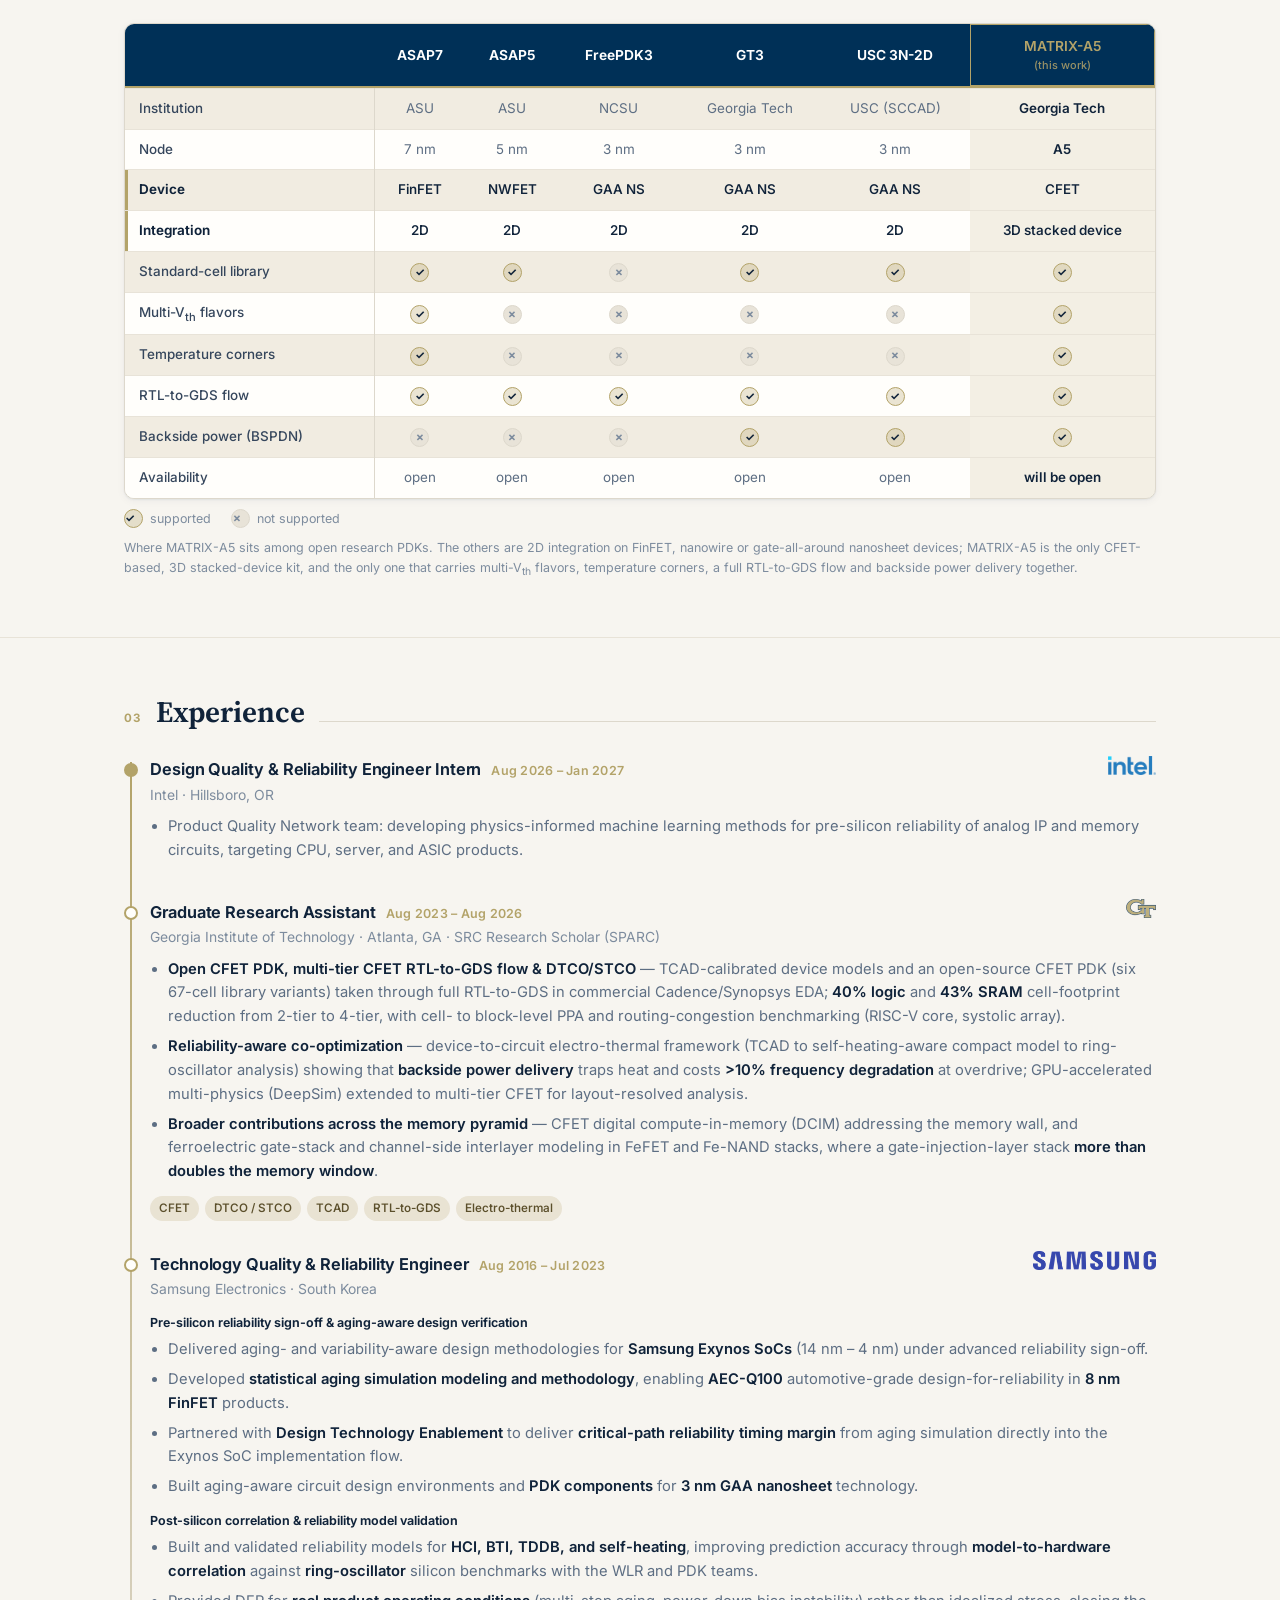
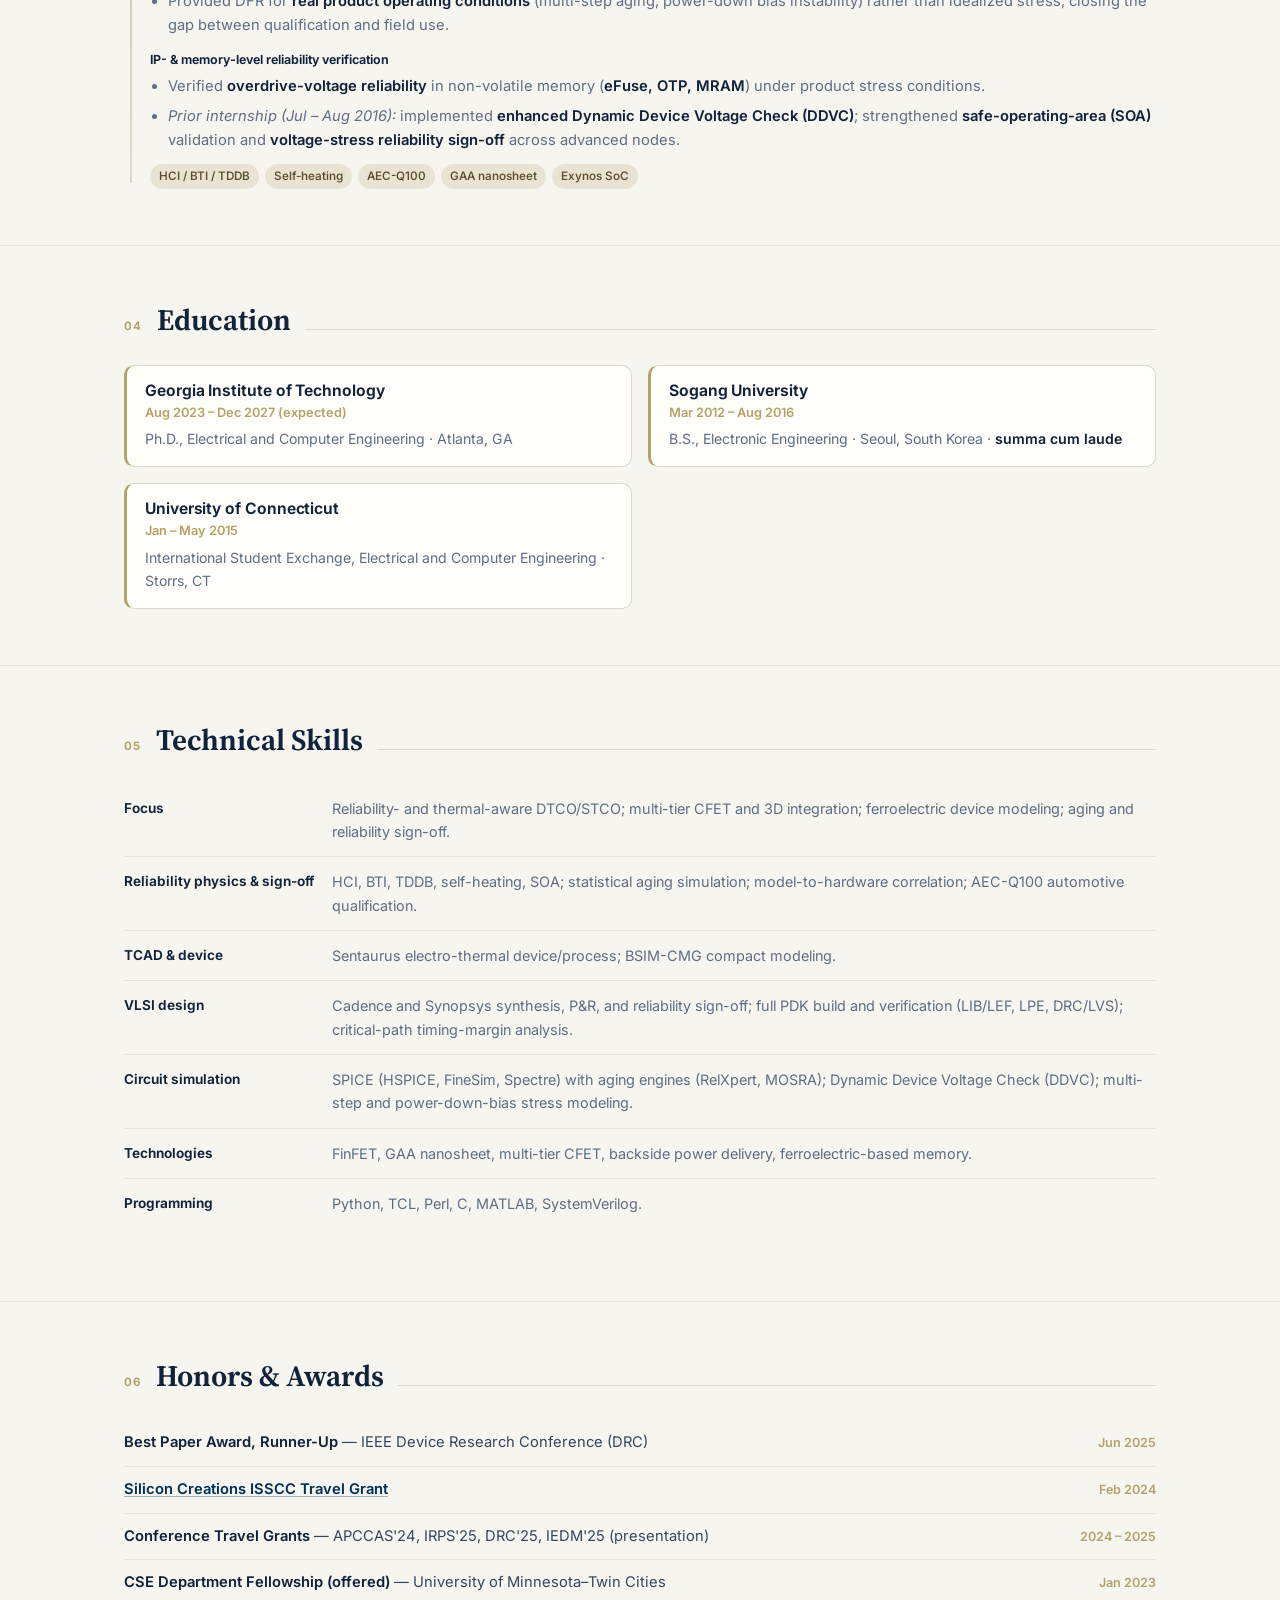
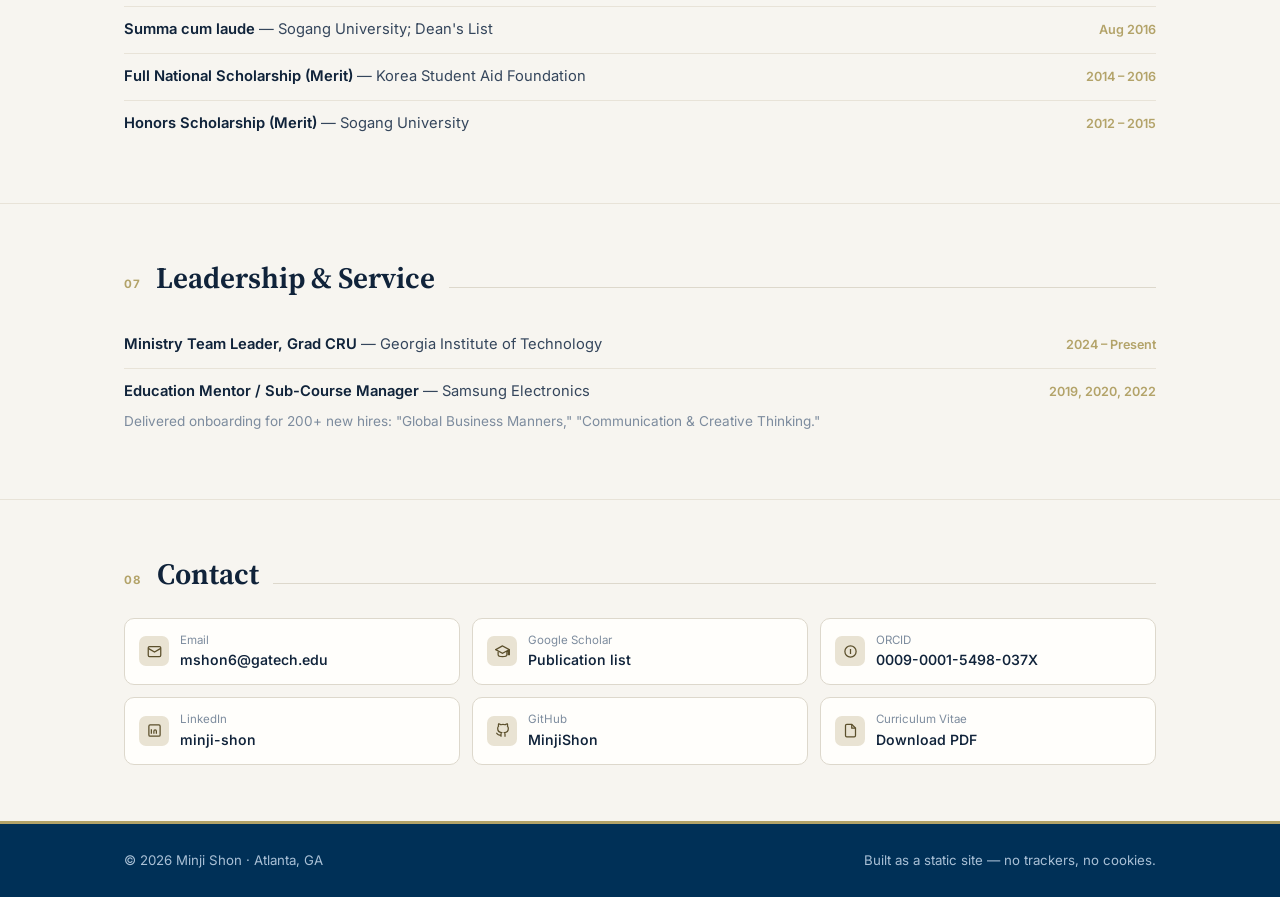
==== commit 249939ad: "Drop the Research summary; make the About claim defensible The one-sentence summary is gone from bot" ====
--- a/v2/index.html
+++ b/v2/index.html
@@ -144,8 +144,9 @@
       Technology Quality &amp; Reliability engineer, building the aging-aware design environments,
       reliability models, and sign-off methodologies behind Exynos SoCs from 14 nm through 4 nm and
       3 nm GAA nanosheet technology. That industry background is what shapes my research question:
-      as future technology goes vertical, <em>reliability and heat</em> become the limits that decide
-      how far 3D scaling can go.
+      once devices stack and power delivery moves to the backside, heat has a longer path out of the
+      die and reliability margins tighten, so <em>self-heating and aging</em> have to become design
+      inputs rather than late checks.
     </p>
 
     <figure class="figure-wide">
@@ -171,13 +172,6 @@
 <section id="research">
   <div class="wrap">
     <div class="section-heading"><span class="num">02</span><h2>Research</h2></div>
-
-    <p class="lede" style="margin-bottom:26px">
-      My thesis asks what 3D scaling costs in heat and reliability, and answers it by carrying
-      electro-thermal device models from TCAD through self-heating-aware compact models up to
-      layout-resolved circuit and system analysis. Four connected threads build that path and the
-      open PDK and multi-tier libraries it runs on.
-    </p>
 
     <div class="research-grid">
 
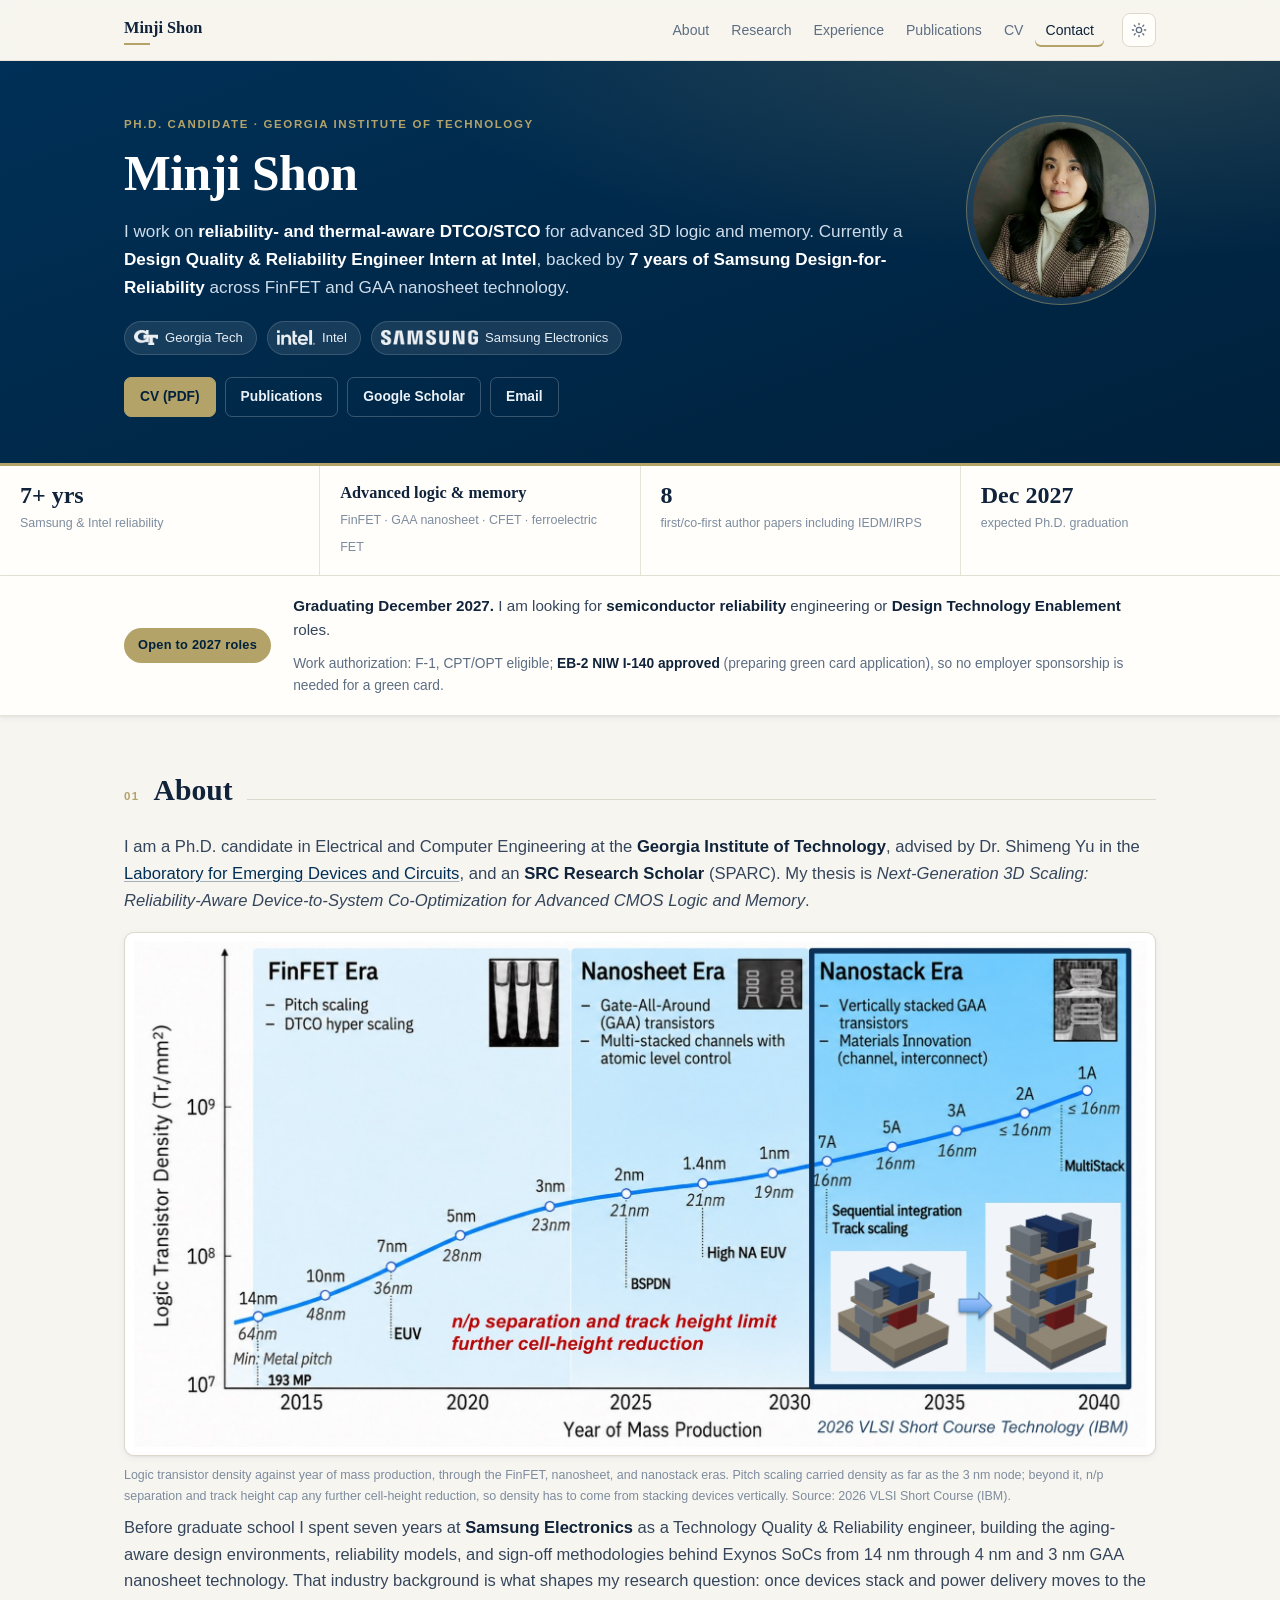
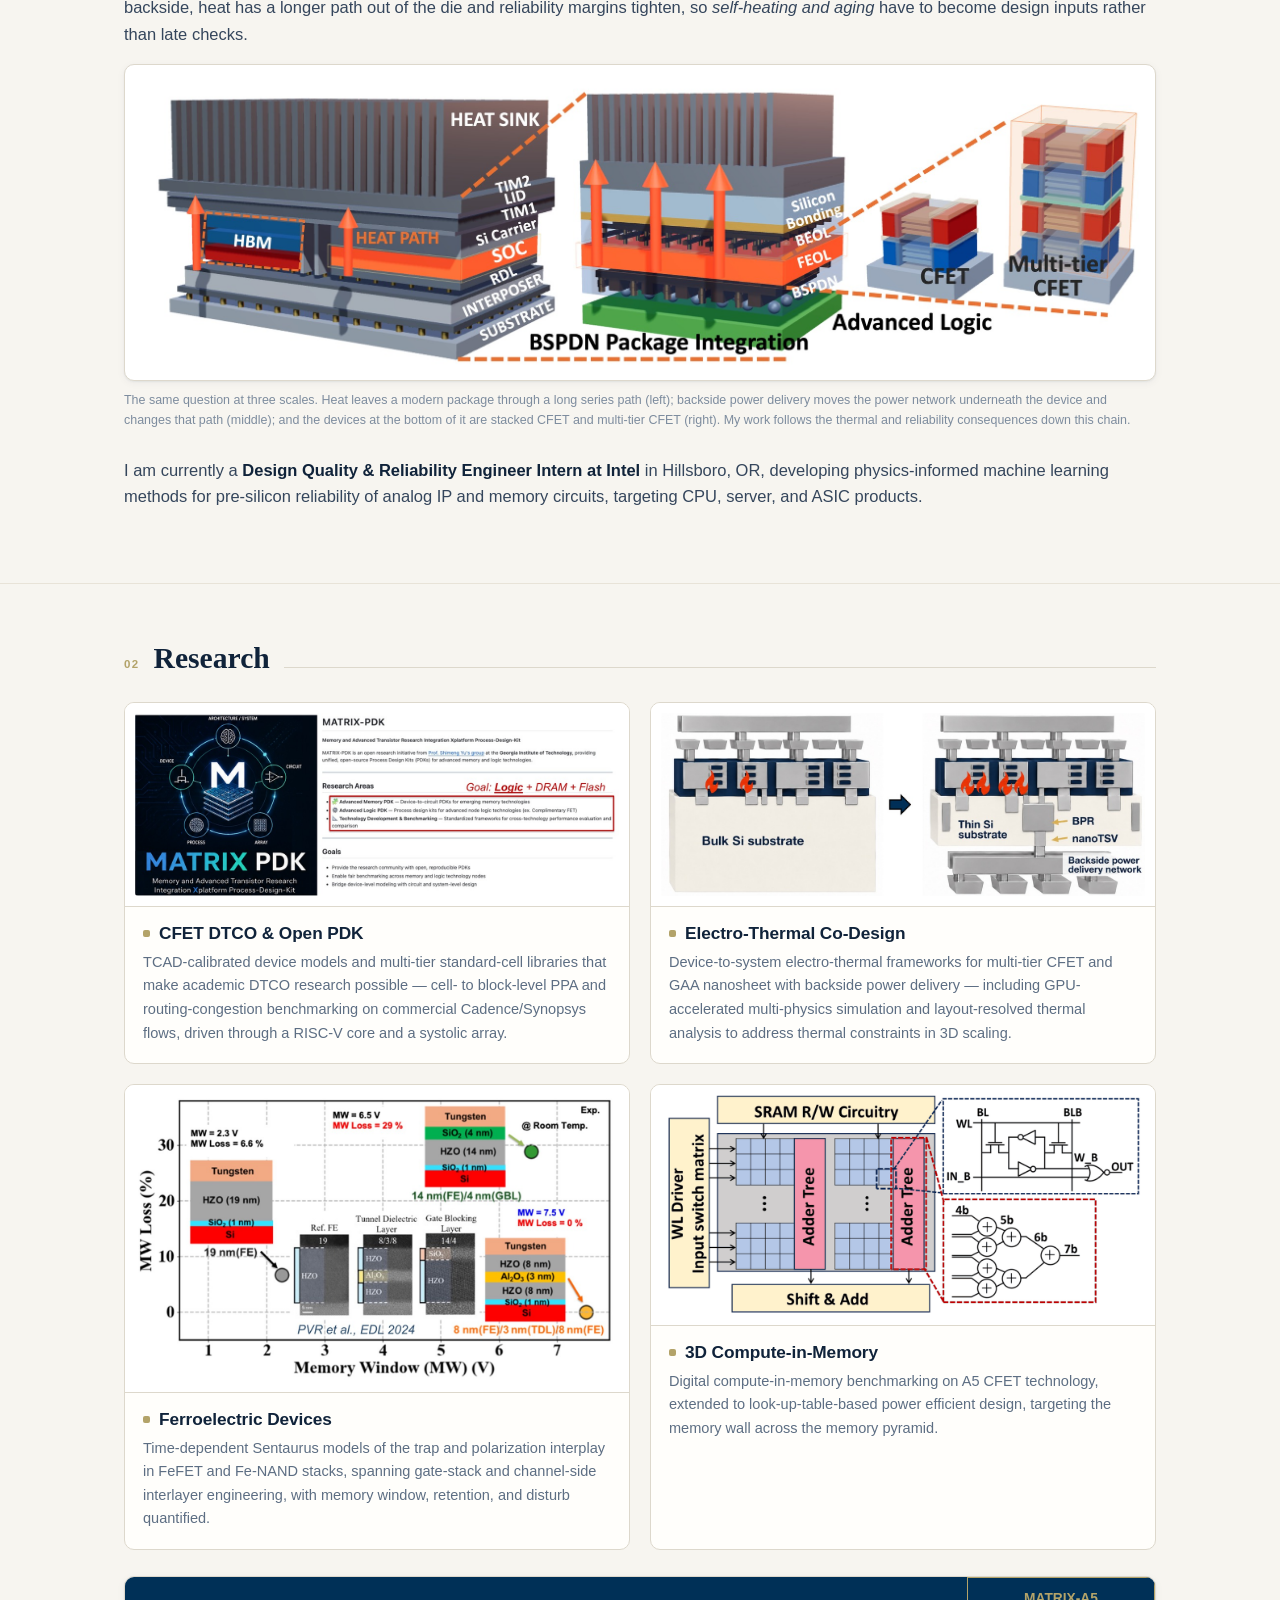
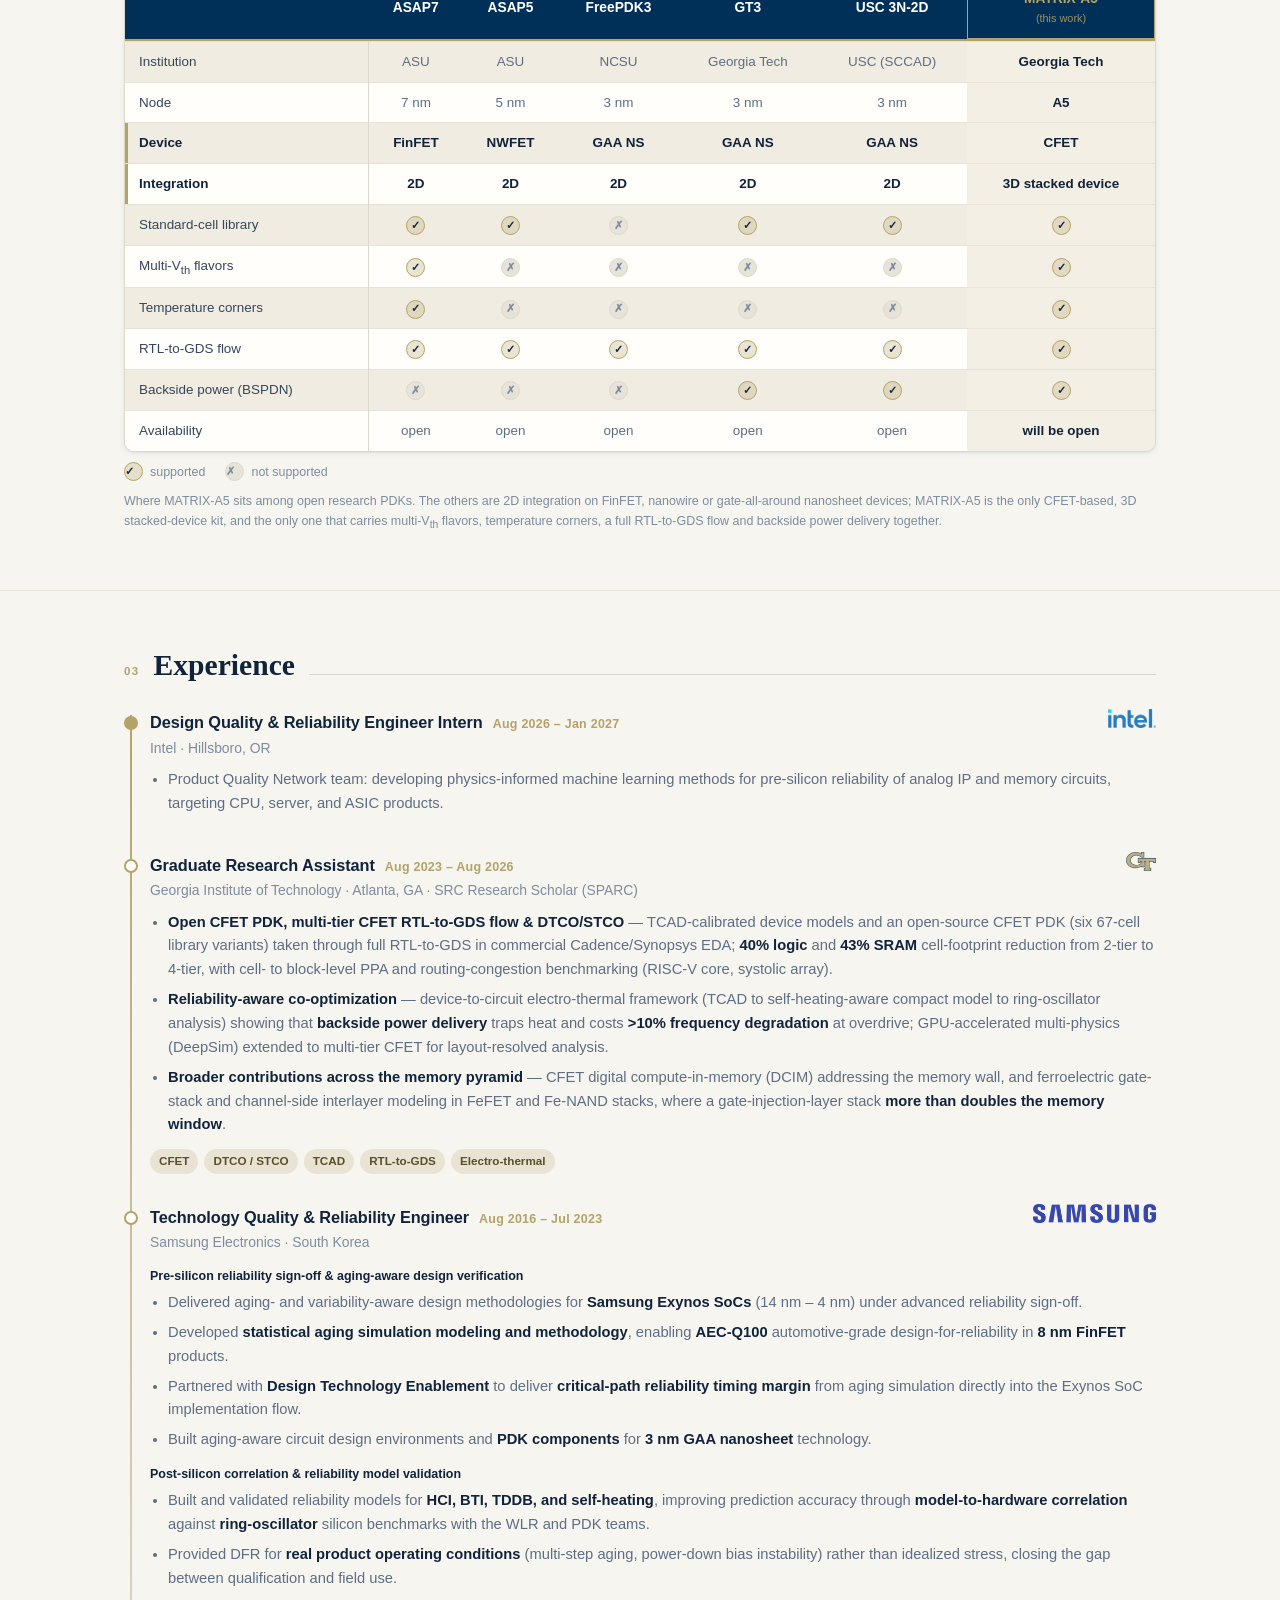
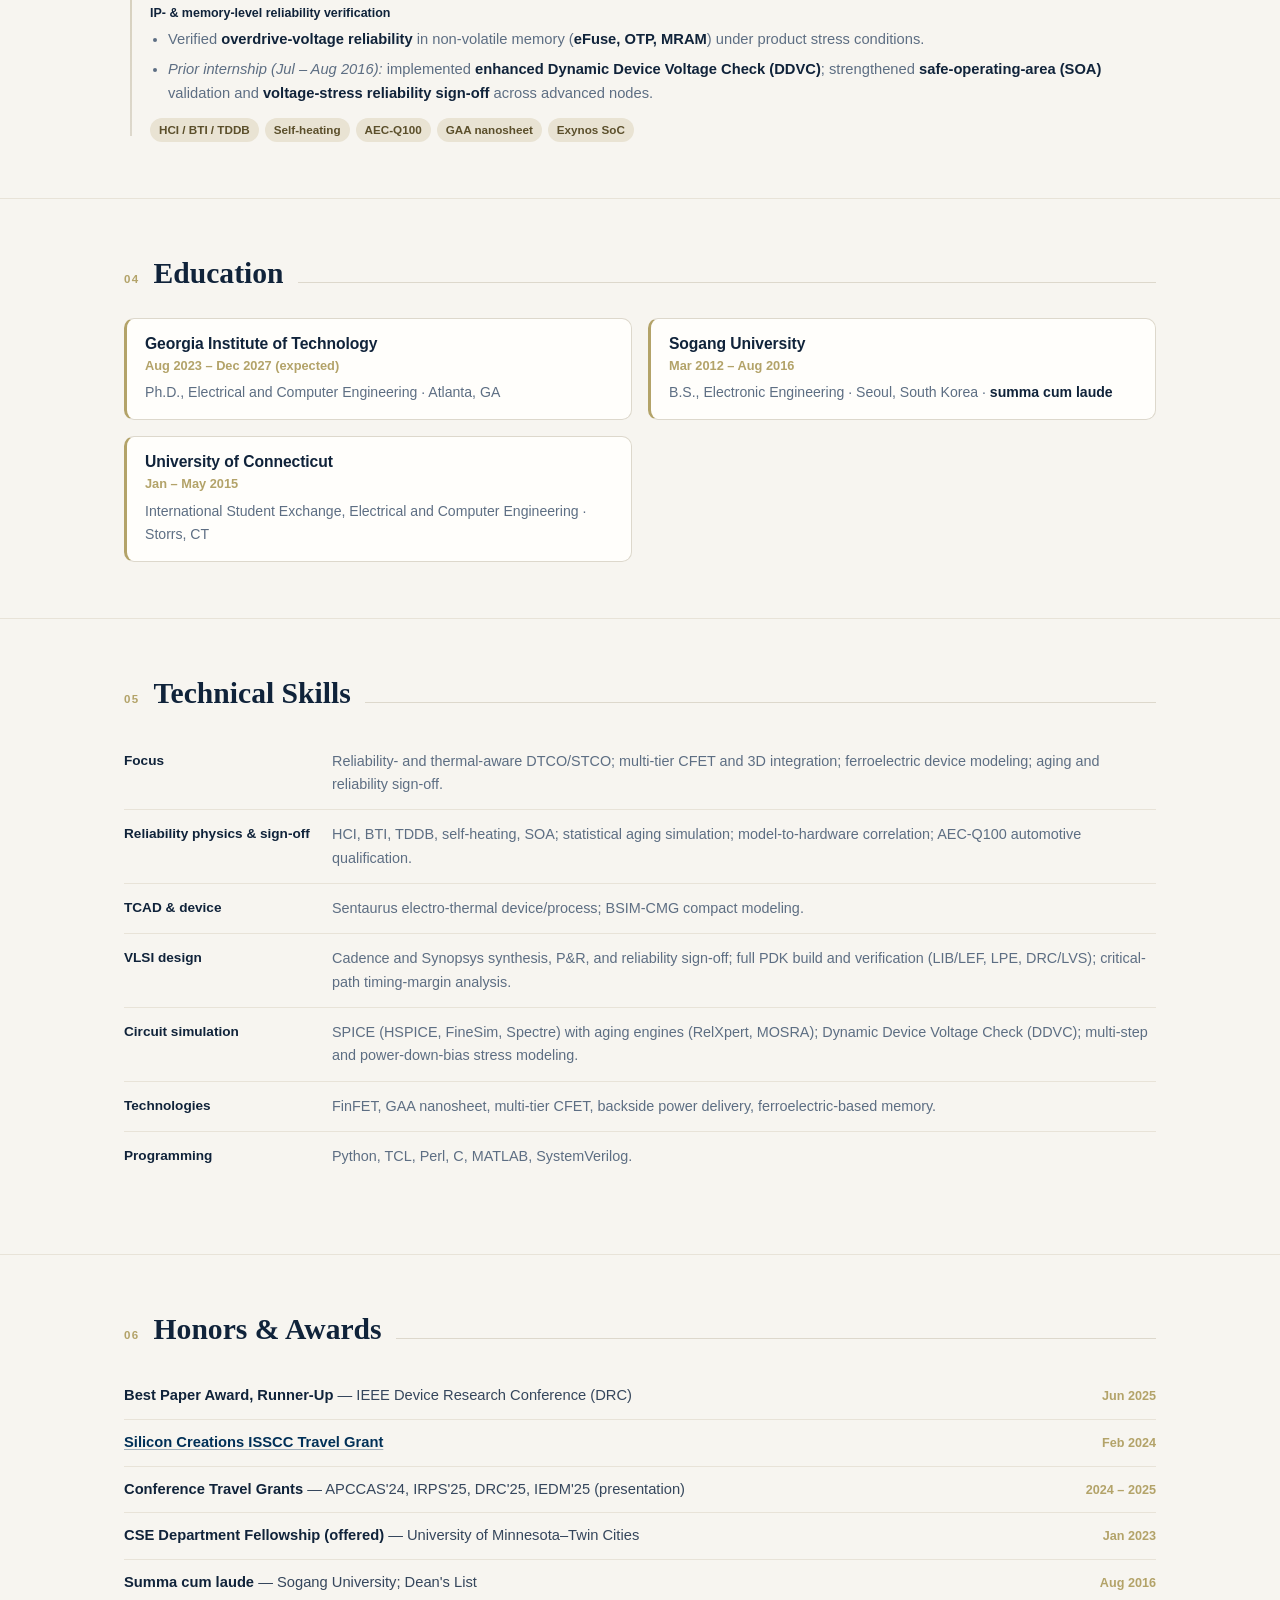
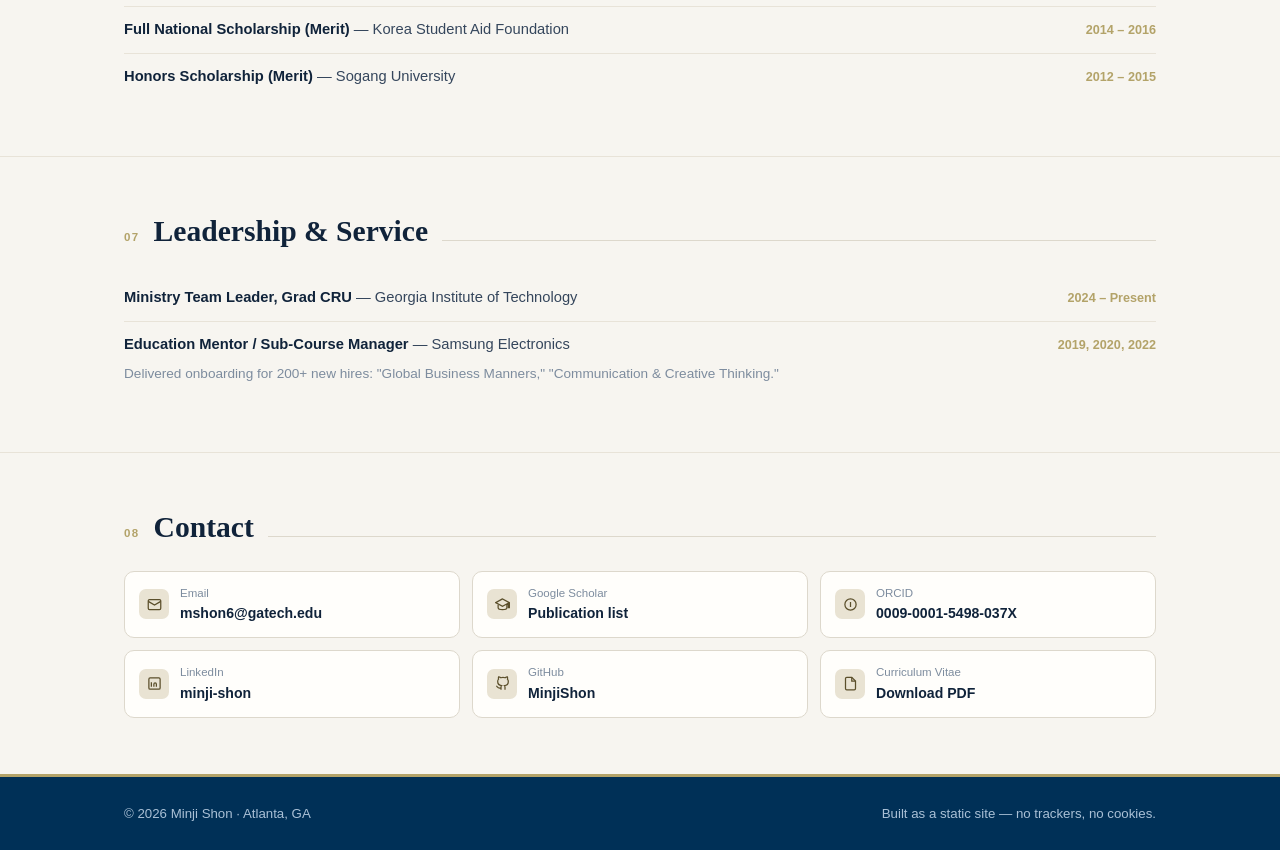
==== commit ed9d8892: "Site: promote v2 to the root URL, keep v1 as a backup The richer v2 build now serves at https://minj" ====
--- a/v2/index.html
+++ b/v2/index.html
@@ -1,669 +1,20 @@
 <!doctype html>
 <html lang="en">
 <head>
-<meta charset="utf-8">
-<meta name="viewport" content="width=device-width, initial-scale=1">
-<title>Minji Shon — Ph.D. Candidate, ECE @ Georgia Tech</title>
-<meta name="description" content="Minji Shon — Ph.D. candidate in ECE at Georgia Tech working on reliability- and thermal-aware DTCO/STCO for advanced 3D logic and memory (CFET, GAA nanosheet); reliability intern at Intel, with 7 years of Samsung Design-for-Reliability experience.">
-<meta name="author" content="Minji Shon">
-<link rel="canonical" href="https://minjishon.github.io/v2/">
-
-<meta property="og:type" content="website">
-<meta property="og:title" content="Minji Shon — Ph.D. Candidate, ECE @ Georgia Tech">
-<meta property="og:description" content="Reliability- and thermal-aware DTCO/STCO for advanced 3D logic and memory (CFET, GAA nanosheet). Ph.D. candidate at Georgia Tech, reliability intern at Intel; 7 years of Samsung Design-for-Reliability.">
-<meta property="og:url" content="https://minjishon.github.io/v2/">
-<meta property="og:image" content="https://minjishon.github.io/assets/og-card.png">
-<meta property="og:image:width" content="1200">
-<meta property="og:image:height" content="630">
-<meta property="og:image:alt" content="Minji Shon — Ph.D. Candidate, Electrical &amp; Computer Engineering, Georgia Tech">
-<meta name="twitter:card" content="summary_large_image">
-
-<link rel="icon" href="data:image/svg+xml,<svg xmlns='http://www.w3.org/2000/svg' viewBox='0 0 100 100'><rect width='100' height='100' rx='18' fill='%23003057'/><text x='50' y='72' font-size='64' font-family='Georgia,serif' font-weight='700' fill='%23b3a369' text-anchor='middle'>M</text></svg>">
-<link rel="preconnect" href="https://fonts.googleapis.com">
-<link rel="preconnect" href="https://fonts.gstatic.com" crossorigin>
-<link href="https://fonts.googleapis.com/css2?family=Inter:wght@400;500;600;700&family=Source+Serif+4:opsz,wght@8..60,400;8..60,650&display=swap" rel="stylesheet">
-<link rel="stylesheet" href="assets/style.css">
-<script>
-  // set the theme before first paint so there is no flash
-  (function () {
-    try {
-      var t = localStorage.getItem('theme');
-      if (t) document.documentElement.setAttribute('data-theme', t);
-    } catch (e) {}
-  })();
-</script>
+  <meta charset="utf-8">
+  <meta name="viewport" content="width=device-width, initial-scale=1">
+  <meta name="robots" content="noindex, follow">
+  <title>Redirecting — Minji Shon</title>
+  <link rel="canonical" href="https://minjishon.github.io/">
+  <meta http-equiv="refresh" content="0; url=https://minjishon.github.io/">
+  <style>
+    body { font-family: Inter, system-ui, sans-serif; margin: 4rem auto; max-width: 32rem;
+           padding: 0 1rem; line-height: 1.6; color: #1a1a1a; background: #fff; }
+    @media (prefers-color-scheme: dark) { body { color: #e8e8e8; background: #14161a; } a { color: #8ab4f8; } }
+  </style>
 </head>
 <body>
-
-<a class="skip-link" href="#main">Skip to content</a>
-
-<header class="site-header">
-  <div class="wrap">
-    <a class="brand" href="index.html">Minji Shon</a>
-    <nav class="nav-links" aria-label="Main">
-      <a href="#about">About</a>
-      <a href="#research">Research</a>
-      <a href="#experience">Experience</a>
-      <a href="publications.html">Publications</a>
-      <a href="cv.html">CV</a>
-      <a href="#contact">Contact</a>
-    </nav>
-    <button class="theme-toggle" id="theme-toggle" type="button" aria-label="Switch between light and dark theme">
-      <svg class="icon-sun" viewBox="0 0 24 24" fill="none" stroke="currentColor" stroke-width="2" stroke-linecap="round" aria-hidden="true"><circle cx="12" cy="12" r="4"/><path d="M12 2v2M12 20v2M4.9 4.9l1.4 1.4M17.7 17.7l1.4 1.4M2 12h2M20 12h2M4.9 19.1l1.4-1.4M17.7 6.3l1.4-1.4"/></svg>
-      <svg class="icon-moon" viewBox="0 0 24 24" fill="none" stroke="currentColor" stroke-width="2" stroke-linecap="round" stroke-linejoin="round" aria-hidden="true"><path d="M21 12.8A9 9 0 1 1 11.2 3a7 7 0 0 0 9.8 9.8z"/></svg>
-    </button>
-  </div>
-</header>
-
-<header class="hero">
-  <div class="wrap">
-    <div class="hero-grid">
-      <div>
-        <p class="eyebrow">Ph.D. Candidate · Georgia Institute of Technology</p>
-        <h1>Minji Shon</h1>
-        <p class="tagline">
-          I work on <strong>reliability- and thermal-aware DTCO/STCO</strong> for advanced 3D logic
-          and memory. Currently a <strong>Design Quality &amp; Reliability Engineer Intern at Intel</strong>,
-          backed by <strong>7 years of Samsung Design-for-Reliability</strong> across FinFET and GAA
-          nanosheet technology.
-        </p>
-
-        <div class="affil-row">
-          <span class="affil"><img src="assets/logos/gatech.png" alt=""> Georgia Tech</span>
-          <span class="affil"><img src="assets/logos/intel.png" alt=""> Intel</span>
-          <span class="affil"><img src="assets/logos/samsung.png" alt=""> Samsung Electronics</span>
-        </div>
-
-        <div class="actions">
-          <a class="btn btn-primary" href="assets/Minji_Shon_CV.pdf">CV (PDF)</a>
-          <a class="btn" href="publications.html">Publications</a>
-          <a class="btn" href="https://scholar.google.co.kr/citations?user=EkPN47cAAAAJ&amp;hl=en" target="_blank" rel="me noopener">Google Scholar</a>
-          <a class="btn" href="mailto:mshon6@gatech.edu">Email</a>
-        </div>
-      </div>
-
-      <div class="portrait-wrap">
-        <img class="portrait" src="assets/Minji_Shon.jpg" alt="Portrait of Minji Shon"
-             width="190" height="190"
-             onerror="this.closest('.portrait-wrap').remove()">
-      </div>
-    </div>
-  </div>
-</header>
-
-<div class="stat-strip">
-  <div class="stat"><b>7+ yrs</b><span>Samsung &amp; Intel reliability</span></div>
-  <div class="stat text"><b>Advanced logic &amp; memory</b><span>FinFET · GAA nanosheet · CFET · ferroelectric FET</span></div>
-  <div class="stat"><b>8</b><span>first/co-first author papers including IEDM/IRPS</span></div>
-  <div class="stat"><b>Dec 2027</b><span>expected Ph.D. graduation</span></div>
-</div>
-
-<div class="availability-band">
-  <div class="wrap">
-    <span class="pill">Open to 2027 roles</span>
-    <p>
-      <strong>Graduating December 2027.</strong> I am looking for
-      <strong>semiconductor reliability</strong> engineering or
-      <strong>Design Technology Enablement</strong> roles.
-    </p>
-    <p class="visa">
-      Work authorization: F-1, CPT/OPT eligible; <strong>EB-2 NIW I-140 approved</strong>
-      (preparing green card application), so no employer sponsorship is needed for a green card.
-    </p>
-  </div>
-</div>
-
-<main id="main">
-
-<section id="about">
-  <div class="wrap">
-    <div class="section-heading"><span class="num">01</span><h2>About</h2></div>
-
-    <p class="lede">
-      I am a Ph.D. candidate in Electrical and Computer Engineering at the
-      <strong>Georgia Institute of Technology</strong>, advised by Dr. Shimeng Yu in the
-      <a href="https://shimeng.ece.gatech.edu/" target="_blank" rel="noopener">Laboratory for Emerging Devices and Circuits</a>,
-      and an <strong>SRC Research Scholar</strong> (SPARC). My thesis is
-      <em>Next-Generation 3D Scaling: Reliability-Aware Device-to-System Co-Optimization for
-      Advanced CMOS Logic and Memory</em>.
-    </p>
-
-    <figure class="figure-wide">
-      <img src="assets/figures/hero-scaling.jpg" width="2064" height="1031" loading="lazy"
-           alt="Logic transistor density in transistors per square millimetre against year of mass production from 2015 to 2040, rising through the FinFET era to 3 nm, the nanosheet era to 1 nm with backside power delivery and high-NA EUV, and the nanostack era from 7A to 1A with vertically stacked gate-all-around transistors">
-      <figcaption>
-        Logic transistor density against year of mass production, through the FinFET, nanosheet, and
-        nanostack eras. Pitch scaling carried density as far as the 3 nm node; beyond it, n/p
-        separation and track height cap any further cell-height reduction, so density has to come
-        from stacking devices vertically. Source: 2026 VLSI Short Course (IBM).
-      </figcaption>
-    </figure>
-
-    <p>
-      Before graduate school I spent seven years at <strong>Samsung Electronics</strong> as a
-      Technology Quality &amp; Reliability engineer, building the aging-aware design environments,
-      reliability models, and sign-off methodologies behind Exynos SoCs from 14 nm through 4 nm and
-      3 nm GAA nanosheet technology. That industry background is what shapes my research question:
-      once devices stack and power delivery moves to the backside, heat has a longer path out of the
-      die and reliability margins tighten, so <em>self-heating and aging</em> have to become design
-      inputs rather than late checks.
-    </p>
-
-    <figure class="figure-wide">
-      <img src="assets/figures/stack-integration.jpg" width="2064" height="609" loading="lazy"
-           alt="Three linked renders: a package stack with heat sink, thermal interface layers, lid, silicon carrier, SoC, HBM, redistribution layer, interposer and substrate with the heat path marked; a close-up of backside power delivery network package integration showing silicon bonding, BEOL, FEOL and BSPDN layers; and the CFET and multi-tier CFET devices at the bottom of that stack">
-      <figcaption>
-        The same question at three scales. Heat leaves a modern package through a long series path
-        (left); backside power delivery moves the power network underneath the device and changes
-        that path (middle); and the devices at the bottom of it are stacked CFET and multi-tier CFET
-        (right). My work follows the thermal and reliability consequences down this chain.
-      </figcaption>
-    </figure>
-
-    <p style="margin-top:26px">
-      I am currently a <strong>Design Quality &amp; Reliability Engineer Intern at Intel</strong>
-      in Hillsboro, OR, developing physics-informed machine learning methods for pre-silicon
-      reliability of analog IP and memory circuits, targeting CPU, server, and ASIC products.
-    </p>
-
-  </div>
-</section>
-
-<section id="research">
-  <div class="wrap">
-    <div class="section-heading"><span class="num">02</span><h2>Research</h2></div>
-
-    <div class="research-grid">
-
-      <div class="research-item">
-        <div class="thumb">
-          <img src="assets/figures/pdk.jpg" width="1200" height="454" loading="lazy"
-               alt="MATRIX-PDK project overview: a device, circuit, array, process and architecture wheel around a stacked-die icon, beside the research areas of advanced memory PDK, advanced logic PDK, and technology development and benchmarking, with the goal of covering logic, DRAM and flash">
-        </div>
-        <div class="body">
-          <h3>CFET DTCO &amp; Open PDK</h3>
-          <p>
-            TCAD-calibrated device models and multi-tier standard-cell libraries that make academic
-            DTCO research possible — cell- to block-level PPA and routing-congestion benchmarking on
-            commercial Cadence/Synopsys flows, driven through a RISC-V core and a systolic array.
-          </p>
-        </div>
-      </div>
-
-      <div class="research-item">
-        <div class="thumb">
-          <img src="assets/figures/thermal.jpg" width="1200" height="454" loading="lazy"
-               alt="Two device cross-sections side by side: a conventional stack on a bulk silicon substrate with heat symbols at the channels, and the same stack on a thin silicon substrate with buried power rail, nanoTSV and a backside power delivery network beneath, showing more trapped heat">
-        </div>
-        <div class="body">
-          <h3>Electro-Thermal Co-Design</h3>
-          <p>
-            Device-to-system electro-thermal frameworks for multi-tier CFET and GAA nanosheet with
-            backside power delivery — including GPU-accelerated multi-physics simulation and
-            layout-resolved thermal analysis to address thermal constraints in 3D scaling.
-          </p>
-        </div>
-      </div>
-
-      <div class="research-item">
-        <div class="thumb">
-          <img src="assets/figures/ferro.jpg" width="1200" height="710" loading="lazy"
-               alt="Memory window loss against memory window for four ferroelectric gate stacks, from a 19 nm HZO reference at 2.3 volts and 6.6 percent loss to an 8 nm ferroelectric, 3 nm tunnel dielectric, 8 nm ferroelectric stack reaching 7.5 volts at zero loss, with TEM cross-sections of each stack">
-        </div>
-        <div class="body">
-          <h3>Ferroelectric Devices</h3>
-          <p>
-            Time-dependent Sentaurus models of the trap and polarization interplay in FeFET and
-            Fe-NAND stacks, spanning gate-stack and channel-side interlayer engineering, with memory
-            window, retention, and disturb quantified.
-          </p>
-        </div>
-      </div>
-
-      <div class="research-item">
-        <div class="thumb">
-          <img src="assets/figures/dcim.png" width="1200" height="544" loading="lazy"
-               alt="Digital compute-in-memory macro: word-line driver and input switch matrix feeding SRAM sub-arrays with adder trees and a shift-and-add stage, with insets of the bit cell with its NOR output and of a 4-bit to 7-bit adder tree">
-        </div>
-        <div class="body">
-          <h3>3D Compute-in-Memory</h3>
-          <p>
-            Digital compute-in-memory benchmarking on A5 CFET technology, extended to
-            look-up-table-based power efficient design, targeting the memory wall across the memory
-            pyramid.
-          </p>
-        </div>
-      </div>
-
-    </div>
-
-    <figure class="figure-wide table-figure">
-      <div class="table-scroll">
-        <table class="pdk-table">
-          <caption class="sr-only">
-            Open process design kits compared by institution, node, device, integration,
-            standard-cell library, multi-threshold-voltage flavors, temperature corners,
-            RTL-to-GDS flow, backside power delivery and availability.
-          </caption>
-          <thead>
-            <tr>
-              <th scope="col"><span class="sr-only">Capability</span></th>
-              <th scope="col">ASAP7</th>
-              <th scope="col">ASAP5</th>
-              <th scope="col">FreePDK3</th>
-              <th scope="col">GT3</th>
-              <th scope="col">USC 3N-2D</th>
-              <th scope="col" class="ours">MATRIX-A5<span class="sub">(this work)</span></th>
-            </tr>
-          </thead>
-          <tbody>
-            <tr>
-              <th scope="row">Institution</th>
-              <td>ASU</td>
-              <td>ASU</td>
-              <td>NCSU</td>
-              <td>Georgia Tech</td>
-              <td>USC (SCCAD)</td>
-              <td class="ours">Georgia Tech</td>
-            </tr>
-            <tr>
-              <th scope="row">Node</th>
-              <td>7 nm</td>
-              <td>5 nm</td>
-              <td>3 nm</td>
-              <td>3 nm</td>
-              <td>3 nm</td>
-              <td class="ours">A5</td>
-            </tr>
-            <tr class="key">
-              <th scope="row">Device</th>
-              <td>FinFET</td>
-              <td>NWFET</td>
-              <td>GAA NS</td>
-              <td>GAA NS</td>
-              <td>GAA NS</td>
-              <td class="ours">CFET</td>
-            </tr>
-            <tr class="key">
-              <th scope="row">Integration</th>
-              <td>2D</td>
-              <td>2D</td>
-              <td>2D</td>
-              <td>2D</td>
-              <td>2D</td>
-              <td class="ours">3D stacked device</td>
-            </tr>
-            <tr>
-              <th scope="row">Standard-cell library</th>
-              <td><span class="mark yes" role="img" aria-label="supported">&#10003;</span></td>
-              <td><span class="mark yes" role="img" aria-label="supported">&#10003;</span></td>
-              <td><span class="mark no" role="img" aria-label="not supported">&#10007;</span></td>
-              <td><span class="mark yes" role="img" aria-label="supported">&#10003;</span></td>
-              <td><span class="mark yes" role="img" aria-label="supported">&#10003;</span></td>
-              <td class="ours"><span class="mark yes" role="img" aria-label="supported">&#10003;</span></td>
-            </tr>
-            <tr>
-              <th scope="row">Multi-V<sub>th</sub> flavors</th>
-              <td><span class="mark yes" role="img" aria-label="supported">&#10003;</span></td>
-              <td><span class="mark no" role="img" aria-label="not supported">&#10007;</span></td>
-              <td><span class="mark no" role="img" aria-label="not supported">&#10007;</span></td>
-              <td><span class="mark no" role="img" aria-label="not supported">&#10007;</span></td>
-              <td><span class="mark no" role="img" aria-label="not supported">&#10007;</span></td>
-              <td class="ours"><span class="mark yes" role="img" aria-label="supported">&#10003;</span></td>
-            </tr>
-            <tr>
-              <th scope="row">Temperature corners</th>
-              <td><span class="mark yes" role="img" aria-label="supported">&#10003;</span></td>
-              <td><span class="mark no" role="img" aria-label="not supported">&#10007;</span></td>
-              <td><span class="mark no" role="img" aria-label="not supported">&#10007;</span></td>
-              <td><span class="mark no" role="img" aria-label="not supported">&#10007;</span></td>
-              <td><span class="mark no" role="img" aria-label="not supported">&#10007;</span></td>
-              <td class="ours"><span class="mark yes" role="img" aria-label="supported">&#10003;</span></td>
-            </tr>
-            <tr>
-              <th scope="row">RTL-to-GDS flow</th>
-              <td><span class="mark yes" role="img" aria-label="supported">&#10003;</span></td>
-              <td><span class="mark yes" role="img" aria-label="supported">&#10003;</span></td>
-              <td><span class="mark yes" role="img" aria-label="supported">&#10003;</span></td>
-              <td><span class="mark yes" role="img" aria-label="supported">&#10003;</span></td>
-              <td><span class="mark yes" role="img" aria-label="supported">&#10003;</span></td>
-              <td class="ours"><span class="mark yes" role="img" aria-label="supported">&#10003;</span></td>
-            </tr>
-            <tr>
-              <th scope="row">Backside power (BSPDN)</th>
-              <td><span class="mark no" role="img" aria-label="not supported">&#10007;</span></td>
-              <td><span class="mark no" role="img" aria-label="not supported">&#10007;</span></td>
-              <td><span class="mark no" role="img" aria-label="not supported">&#10007;</span></td>
-              <td><span class="mark yes" role="img" aria-label="supported">&#10003;</span></td>
-              <td><span class="mark yes" role="img" aria-label="supported">&#10003;</span></td>
-              <td class="ours"><span class="mark yes" role="img" aria-label="supported">&#10003;</span></td>
-            </tr>
-            <tr>
-              <th scope="row">Availability</th>
-              <td>open</td>
-              <td>open</td>
-              <td>open</td>
-              <td>open</td>
-              <td>open</td>
-              <td class="ours">will be open</td>
-            </tr>
-          </tbody>
-        </table>
-      </div>
-      <div class="table-legend">
-        <span><span class="mark yes" aria-hidden="true">&#10003;</span> supported</span>
-        <span><span class="mark no" aria-hidden="true">&#10007;</span> not supported</span>
-      </div>
-      <figcaption>
-        Where MATRIX-A5 sits among open research PDKs. The others are 2D integration on FinFET,
-        nanowire or gate-all-around nanosheet devices; MATRIX-A5 is the only CFET-based, 3D
-        stacked-device kit, and the only one that carries multi-V<sub>th</sub> flavors, temperature
-        corners, a full RTL-to-GDS flow and backside power delivery together.
-      </figcaption>
-    </figure>
-  </div>
-</section>
-
-<section id="experience">
-  <div class="wrap">
-    <div class="section-heading"><span class="num">03</span><h2>Experience</h2></div>
-
-    <div class="timeline">
-
-      <div class="t-entry current">
-        <div class="t-head">
-          <h3>Design Quality &amp; Reliability Engineer Intern</h3>
-          <span class="t-date">Aug 2026 – Jan 2027</span>
-          <span class="t-logo"><img src="assets/logos/intel.png" alt="Intel"></span>
-        </div>
-        <div class="t-sub">Intel · Hillsboro, OR</div>
-        <div class="t-body">
-          <ul>
-            <li>Product Quality Network team: developing physics-informed machine learning methods
-              for pre-silicon reliability of analog IP and memory circuits, targeting CPU, server,
-              and ASIC products.</li>
-          </ul>
-        </div>
-      </div>
-
-      <div class="t-entry">
-        <div class="t-head">
-          <h3>Graduate Research Assistant</h3>
-          <span class="t-date">Aug 2023 – Aug 2026</span>
-          <span class="t-logo"><img src="assets/logos/gatech.png" alt="Georgia Tech"></span>
-        </div>
-        <div class="t-sub">Georgia Institute of Technology · Atlanta, GA · SRC Research Scholar (SPARC)</div>
-        <div class="t-body">
-          <ul>
-            <li><strong>Open CFET PDK, multi-tier CFET RTL-to-GDS flow &amp; DTCO/STCO</strong> —
-              TCAD-calibrated device models and an open-source CFET PDK (six 67-cell library variants)
-              taken through full RTL-to-GDS in commercial Cadence/Synopsys EDA; <strong>40% logic</strong>
-              and <strong>43% SRAM</strong> cell-footprint reduction from 2-tier to 4-tier, with cell-
-              to block-level PPA and routing-congestion benchmarking (RISC-V core, systolic array).</li>
-            <li><strong>Reliability-aware co-optimization</strong> — device-to-circuit electro-thermal
-              framework (TCAD to self-heating-aware compact model to ring-oscillator analysis) showing
-              that <strong>backside power delivery</strong> traps heat and costs
-              <strong>&gt;10% frequency degradation</strong> at overdrive; GPU-accelerated
-              multi-physics (DeepSim) extended to multi-tier CFET for layout-resolved analysis.</li>
-            <li><strong>Broader contributions across the memory pyramid</strong> — CFET digital
-              compute-in-memory (DCIM) addressing the memory wall, and ferroelectric gate-stack and
-              channel-side interlayer modeling in FeFET and Fe-NAND stacks, where a
-              gate-injection-layer stack <strong>more than doubles the memory window</strong>.</li>
-          </ul>
-          <div class="tags">
-            <span class="tag">CFET</span>
-            <span class="tag">DTCO / STCO</span>
-            <span class="tag">TCAD</span>
-            <span class="tag">RTL-to-GDS</span>
-            <span class="tag">Electro-thermal</span>
-          </div>
-        </div>
-      </div>
-
-      <div class="t-entry">
-        <div class="t-head">
-          <h3>Technology Quality &amp; Reliability Engineer</h3>
-          <span class="t-date">Aug 2016 – Jul 2023</span>
-          <span class="t-logo"><img src="assets/logos/samsung.png" alt="Samsung Electronics"></span>
-        </div>
-        <div class="t-sub">Samsung Electronics · South Korea</div>
-        <div class="t-body">
-          <div class="t-group">Pre-silicon reliability sign-off &amp; aging-aware design verification</div>
-          <ul>
-            <li>Delivered aging- and variability-aware design methodologies for
-              <strong>Samsung Exynos SoCs</strong> (14 nm – 4 nm) under advanced reliability sign-off.</li>
-            <li>Developed <strong>statistical aging simulation modeling and methodology</strong>,
-              enabling <strong>AEC-Q100</strong> automotive-grade design-for-reliability in
-              <strong>8 nm FinFET</strong> products.</li>
-            <li>Partnered with <strong>Design Technology Enablement</strong> to deliver
-              <strong>critical-path reliability timing margin</strong> from aging simulation directly
-              into the Exynos SoC implementation flow.</li>
-            <li>Built aging-aware circuit design environments and <strong>PDK components</strong> for
-              <strong>3 nm GAA nanosheet</strong> technology.</li>
-          </ul>
-
-          <div class="t-group">Post-silicon correlation &amp; reliability model validation</div>
-          <ul>
-            <li>Built and validated reliability models for <strong>HCI, BTI, TDDB, and self-heating</strong>,
-              improving prediction accuracy through <strong>model-to-hardware correlation</strong>
-              against <strong>ring-oscillator</strong> silicon benchmarks with the WLR and PDK teams.</li>
-            <li>Provided DFR for <strong>real product operating conditions</strong> (multi-step aging,
-              power-down bias instability) rather than idealized stress, closing the gap between
-              qualification and field use.</li>
-          </ul>
-
-          <div class="t-group">IP- &amp; memory-level reliability verification</div>
-          <ul>
-            <li>Verified <strong>overdrive-voltage reliability</strong> in non-volatile memory
-              (<strong>eFuse, OTP, MRAM</strong>) under product stress conditions.</li>
-            <li><em>Prior internship (Jul – Aug 2016):</em> implemented <strong>enhanced Dynamic Device
-              Voltage Check (DDVC)</strong>; strengthened <strong>safe-operating-area (SOA)</strong>
-              validation and <strong>voltage-stress reliability sign-off</strong> across advanced nodes.</li>
-          </ul>
-
-          <div class="tags">
-            <span class="tag">HCI / BTI / TDDB</span>
-            <span class="tag">Self-heating</span>
-            <span class="tag">AEC-Q100</span>
-            <span class="tag">GAA nanosheet</span>
-            <span class="tag">Exynos SoC</span>
-          </div>
-        </div>
-      </div>
-
-    </div>
-  </div>
-</section>
-
-<section id="education">
-  <div class="wrap">
-    <div class="section-heading"><span class="num">04</span><h2>Education</h2></div>
-    <div class="card-grid">
-
-      <div class="info-card">
-        <h3>Georgia Institute of Technology</h3>
-        <div class="meta">Aug 2023 – Dec 2027 (expected)</div>
-        <p>Ph.D., Electrical and Computer Engineering · Atlanta, GA</p>
-      </div>
-
-      <div class="info-card">
-        <h3>Sogang University</h3>
-        <div class="meta">Mar 2012 – Aug 2016</div>
-        <p>B.S., Electronic Engineering · Seoul, South Korea · <strong>summa cum laude</strong></p>
-      </div>
-
-      <div class="info-card">
-        <h3>University of Connecticut</h3>
-        <div class="meta">Jan – May 2015</div>
-        <p>International Student Exchange, Electrical and Computer Engineering · Storrs, CT</p>
-      </div>
-
-    </div>
-  </div>
-</section>
-
-<section id="skills">
-  <div class="wrap">
-    <div class="section-heading"><span class="num">05</span><h2>Technical Skills</h2></div>
-    <dl class="skill-list">
-      <div class="skill-row">
-        <dt>Focus</dt>
-        <dd>Reliability- and thermal-aware DTCO/STCO; multi-tier CFET and 3D integration;
-          ferroelectric device modeling; aging and reliability sign-off.</dd>
-      </div>
-      <div class="skill-row">
-        <dt>Reliability physics &amp; sign-off</dt>
-        <dd>HCI, BTI, TDDB, self-heating, SOA; statistical aging simulation;
-          model-to-hardware correlation; AEC-Q100 automotive qualification.</dd>
-      </div>
-      <div class="skill-row">
-        <dt>TCAD &amp; device</dt>
-        <dd>Sentaurus electro-thermal device/process; BSIM-CMG compact modeling.</dd>
-      </div>
-      <div class="skill-row">
-        <dt>VLSI design</dt>
-        <dd>Cadence and Synopsys synthesis, P&amp;R, and reliability sign-off; full PDK build and
-          verification (LIB/LEF, LPE, DRC/LVS); critical-path timing-margin analysis.</dd>
-      </div>
-      <div class="skill-row">
-        <dt>Circuit simulation</dt>
-        <dd>SPICE (HSPICE, FineSim, Spectre) with aging engines (RelXpert, MOSRA);
-          Dynamic Device Voltage Check (DDVC); multi-step and power-down-bias stress modeling.</dd>
-      </div>
-      <div class="skill-row">
-        <dt>Technologies</dt>
-        <dd>FinFET, GAA nanosheet, multi-tier CFET, backside power delivery,
-          ferroelectric-based memory.</dd>
-      </div>
-      <div class="skill-row">
-        <dt>Programming</dt>
-        <dd>Python, TCL, Perl, C, MATLAB, SystemVerilog.</dd>
-      </div>
-    </dl>
-  </div>
-</section>
-
-<section id="awards">
-  <div class="wrap">
-    <div class="section-heading"><span class="num">06</span><h2>Honors &amp; Awards</h2></div>
-    <ul class="list-rows">
-      <li><span><strong>Best Paper Award, Runner-Up</strong> — IEEE Device Research Conference (DRC)</span>
-          <span class="row-date">Jun 2025</span></li>
-      <li><span><strong><a href="https://ece.gatech.edu/news/2024/02/ece-researchers-and-students-headline-isscc-2024" target="_blank" rel="noopener">Silicon Creations ISSCC Travel Grant</a></strong></span>
-          <span class="row-date">Feb 2024</span></li>
-      <li><span><strong>Conference Travel Grants</strong> — APCCAS'24, IRPS'25, DRC'25, IEDM'25 (presentation)</span>
-          <span class="row-date">2024 – 2025</span></li>
-      <li><span><strong>CSE Department Fellowship (offered)</strong> — University of Minnesota–Twin Cities</span>
-          <span class="row-date">Jan 2023</span></li>
-      <li><span><strong>Summa cum laude</strong> — Sogang University; Dean's List</span>
-          <span class="row-date">Aug 2016</span></li>
-      <li><span><strong>Full National Scholarship (Merit)</strong> — Korea Student Aid Foundation</span>
-          <span class="row-date">2014 – 2016</span></li>
-      <li><span><strong>Honors Scholarship (Merit)</strong> — Sogang University</span>
-          <span class="row-date">2012 – 2015</span></li>
-    </ul>
-  </div>
-</section>
-
-<section id="service">
-  <div class="wrap">
-    <div class="section-heading"><span class="num">07</span><h2>Leadership &amp; Service</h2></div>
-    <ul class="list-rows">
-      <li><span><strong>Ministry Team Leader, Grad CRU</strong> — Georgia Institute of Technology</span>
-          <span class="row-date">2024 – Present</span></li>
-      <li><span><strong>Education Mentor / Sub-Course Manager</strong> — Samsung Electronics</span>
-          <span class="row-date">2019, 2020, 2022</span>
-          <span class="row-sub">Delivered onboarding for 200+ new hires: "Global Business Manners,"
-            "Communication &amp; Creative Thinking."</span></li>
-    </ul>
-  </div>
-</section>
-
-<section id="contact">
-  <div class="wrap">
-    <div class="section-heading"><span class="num">08</span><h2>Contact</h2></div>
-    <div class="contact-grid">
-
-      <a class="contact-item" href="mailto:mshon6@gatech.edu">
-        <span class="contact-icon"><svg viewBox="0 0 24 24" fill="none" stroke="currentColor" stroke-width="2"><rect x="2" y="4" width="20" height="16" rx="2"/><path d="m2 7 10 6 10-6"/></svg></span>
-        <span><span class="label">Email</span><span class="value">mshon6@gatech.edu</span></span>
-      </a>
-
-      <a class="contact-item" href="https://scholar.google.co.kr/citations?user=EkPN47cAAAAJ&amp;hl=en" target="_blank" rel="me noopener">
-        <span class="contact-icon"><svg viewBox="0 0 24 24" fill="none" stroke="currentColor" stroke-width="2"><path d="M12 3 1 9l11 6 9-4.9V17h2V9z"/><path d="M5 12.5V17c0 1.7 3.1 3 7 3s7-1.3 7-3v-4.5"/></svg></span>
-        <span><span class="label">Google Scholar</span><span class="value">Publication list</span></span>
-      </a>
-
-      <a class="contact-item" href="https://orcid.org/0009-0001-5498-037X" target="_blank" rel="me noopener">
-        <span class="contact-icon"><svg viewBox="0 0 24 24" fill="none" stroke="currentColor" stroke-width="2"><circle cx="12" cy="12" r="9"/><path d="M12 8v8M9 8h.01"/></svg></span>
-        <span><span class="label">ORCID</span><span class="value">0009-0001-5498-037X</span></span>
-      </a>
-
-      <a class="contact-item" href="https://www.linkedin.com/in/minji-shon-707b04209" target="_blank" rel="me noopener">
-        <span class="contact-icon"><svg viewBox="0 0 24 24" fill="none" stroke="currentColor" stroke-width="2"><rect x="3" y="3" width="18" height="18" rx="2"/><path d="M7 10v7M7 7v.01M11 17v-4a2 2 0 0 1 4 0v4"/></svg></span>
-        <span><span class="label">LinkedIn</span><span class="value">minji-shon</span></span>
-      </a>
-
-      <a class="contact-item" href="https://github.com/MinjiShon" target="_blank" rel="me noopener">
-        <span class="contact-icon"><svg viewBox="0 0 24 24" fill="none" stroke="currentColor" stroke-width="2"><path d="M9 19c-5 1.5-5-2.5-7-3m14 6v-3.9a3.4 3.4 0 0 0-.9-2.6c3-.3 6.2-1.5 6.2-6.7A5.2 5.2 0 0 0 19.9 5a4.9 4.9 0 0 0-.1-3.6s-1.1-.3-3.7 1.4a12.7 12.7 0 0 0-6.6 0C6.9 1.1 5.8 1.4 5.8 1.4A4.9 4.9 0 0 0 5.7 5a5.2 5.2 0 0 0-1.4 3.6c0 5.2 3.2 6.4 6.2 6.7a3.4 3.4 0 0 0-.9 2.6V22"/></svg></span>
-        <span><span class="label">GitHub</span><span class="value">MinjiShon</span></span>
-      </a>
-
-      <a class="contact-item" href="assets/Minji_Shon_CV.pdf">
-        <span class="contact-icon"><svg viewBox="0 0 24 24" fill="none" stroke="currentColor" stroke-width="2"><path d="M14 2H6a2 2 0 0 0-2 2v16a2 2 0 0 0 2 2h12a2 2 0 0 0 2-2V8z"/><path d="M14 2v6h6"/></svg></span>
-        <span><span class="label">Curriculum Vitae</span><span class="value">Download PDF</span></span>
-      </a>
-
-    </div>
-  </div>
-</section>
-
-</main>
-
-<footer class="site-footer">
-  <div class="wrap">
-    <span>© <span id="year">2026</span> Minji Shon · Atlanta, GA</span>
-    <span>Built as a static site — no trackers, no cookies.</span>
-  </div>
-</footer>
-
-<script>
-  document.getElementById('year').textContent = new Date().getFullYear();
-
-  (function () {
-    var root = document.documentElement;
-    var btn = document.getElementById('theme-toggle');
-    btn.addEventListener('click', function () {
-      var dark = root.getAttribute('data-theme') === 'dark' ||
-                 (!root.getAttribute('data-theme') &&
-                  window.matchMedia('(prefers-color-scheme: dark)').matches);
-      var next = dark ? 'light' : 'dark';
-      root.setAttribute('data-theme', next);
-      try { localStorage.setItem('theme', next); } catch (e) {}
-    });
-  })();
-
-  // highlight the section currently in view
-  (function () {
-    var links = {};
-    document.querySelectorAll('.nav-links a[href^="#"]').forEach(function (a) {
-      links[a.getAttribute('href').slice(1)] = a;
-    });
-    var obs = new IntersectionObserver(function (entries) {
-      entries.forEach(function (e) {
-        var a = links[e.target.id];
-        if (a && e.isIntersecting) {
-          Object.values(links).forEach(function (l) { l.classList.remove('active'); });
-          a.classList.add('active');
-        }
-      });
-    }, { rootMargin: '-55% 0px -40% 0px' });
-    Object.keys(links).forEach(function (id) {
-      var el = document.getElementById(id);
-      if (el) obs.observe(el);
-    });
-  })();
-</script>
-
+  <p>This site now lives at <a href="https://minjishon.github.io/">minjishon.github.io</a>.</p>
+  <script>location.replace("https://minjishon.github.io/");</script>
 </body>
 </html>
